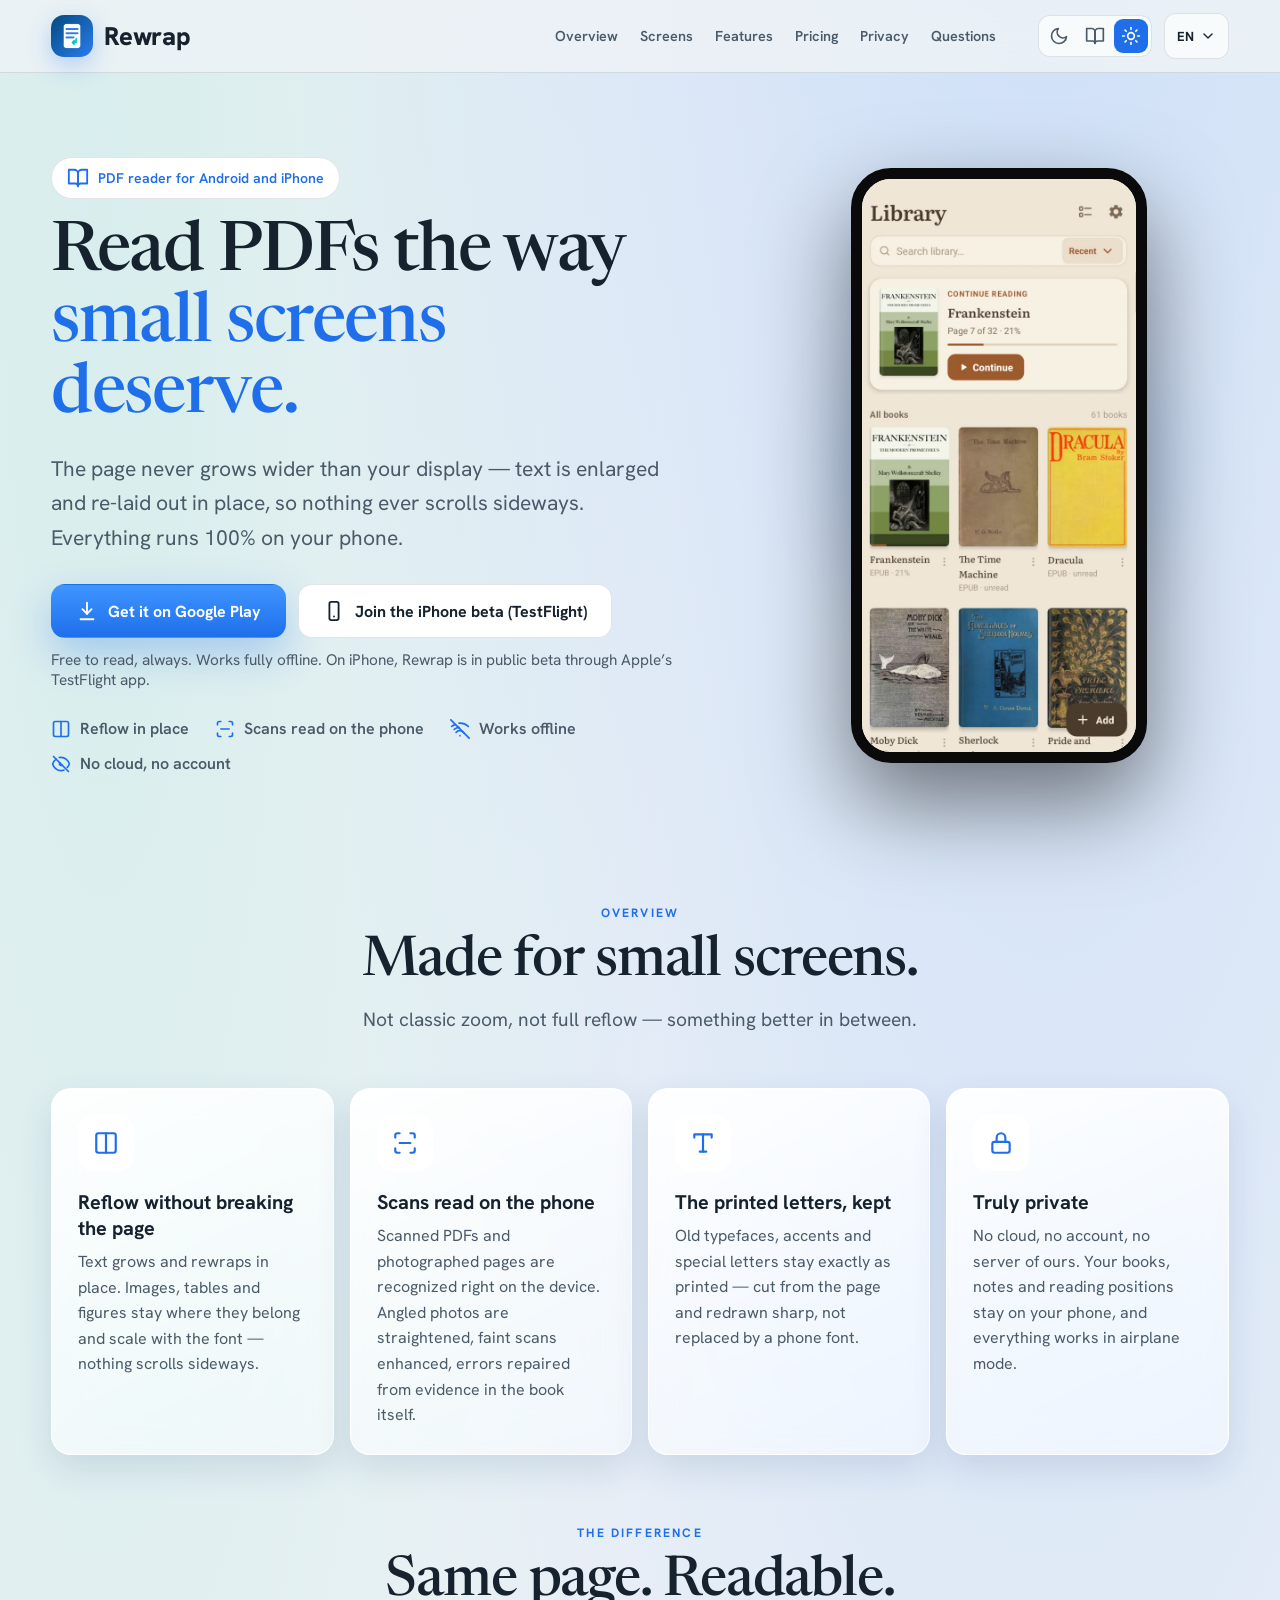
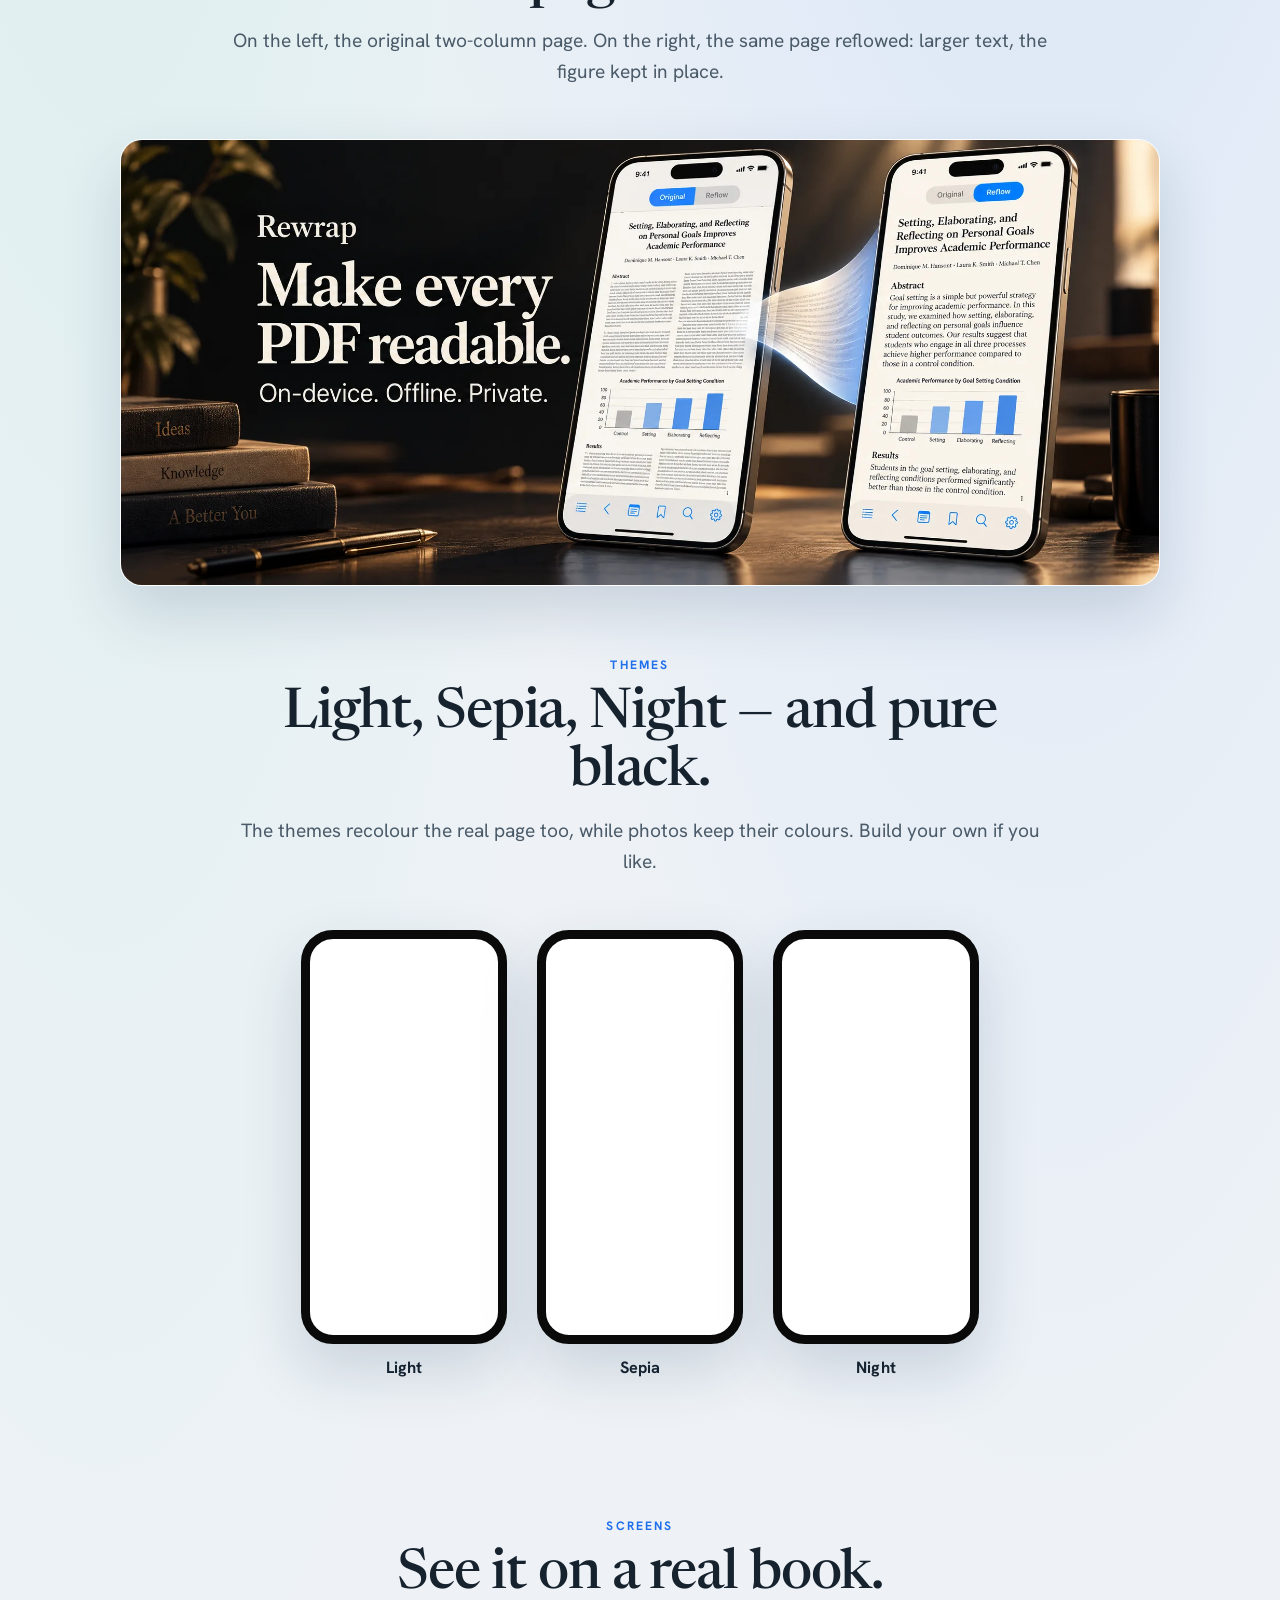
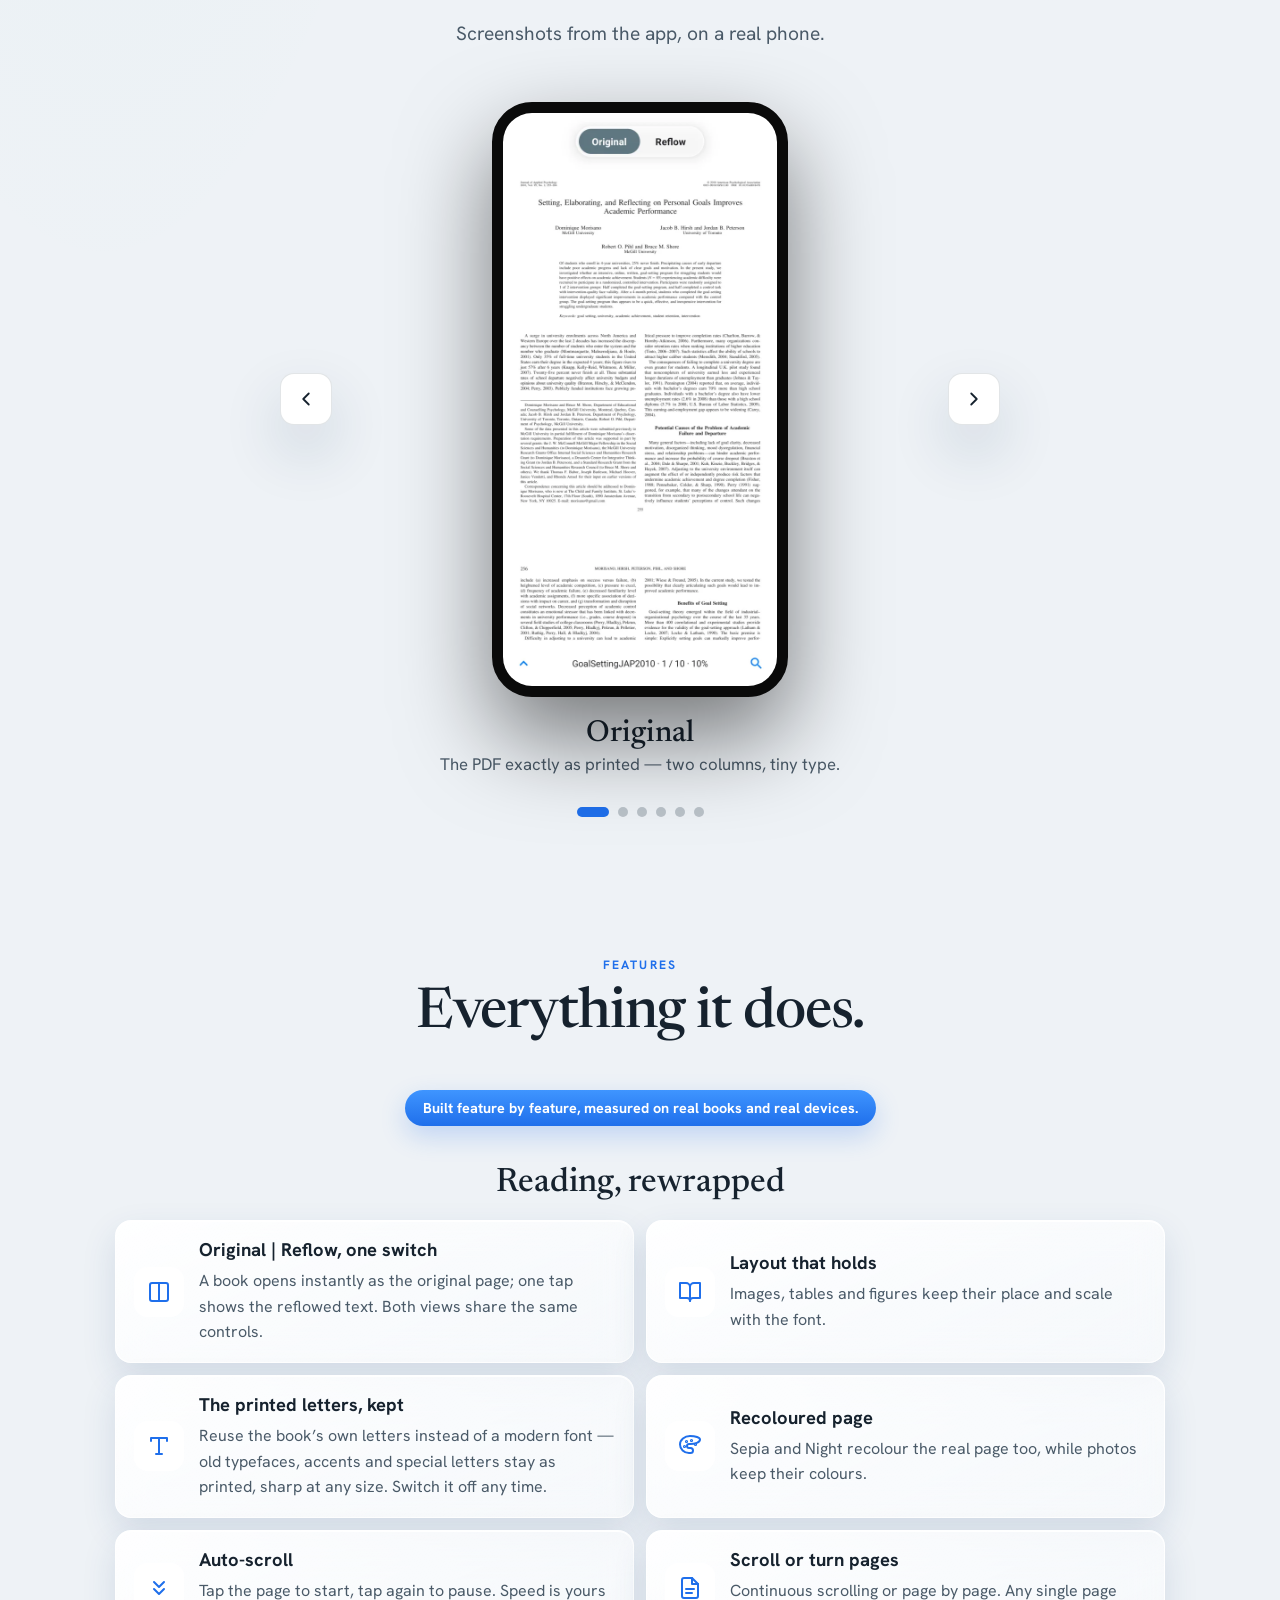
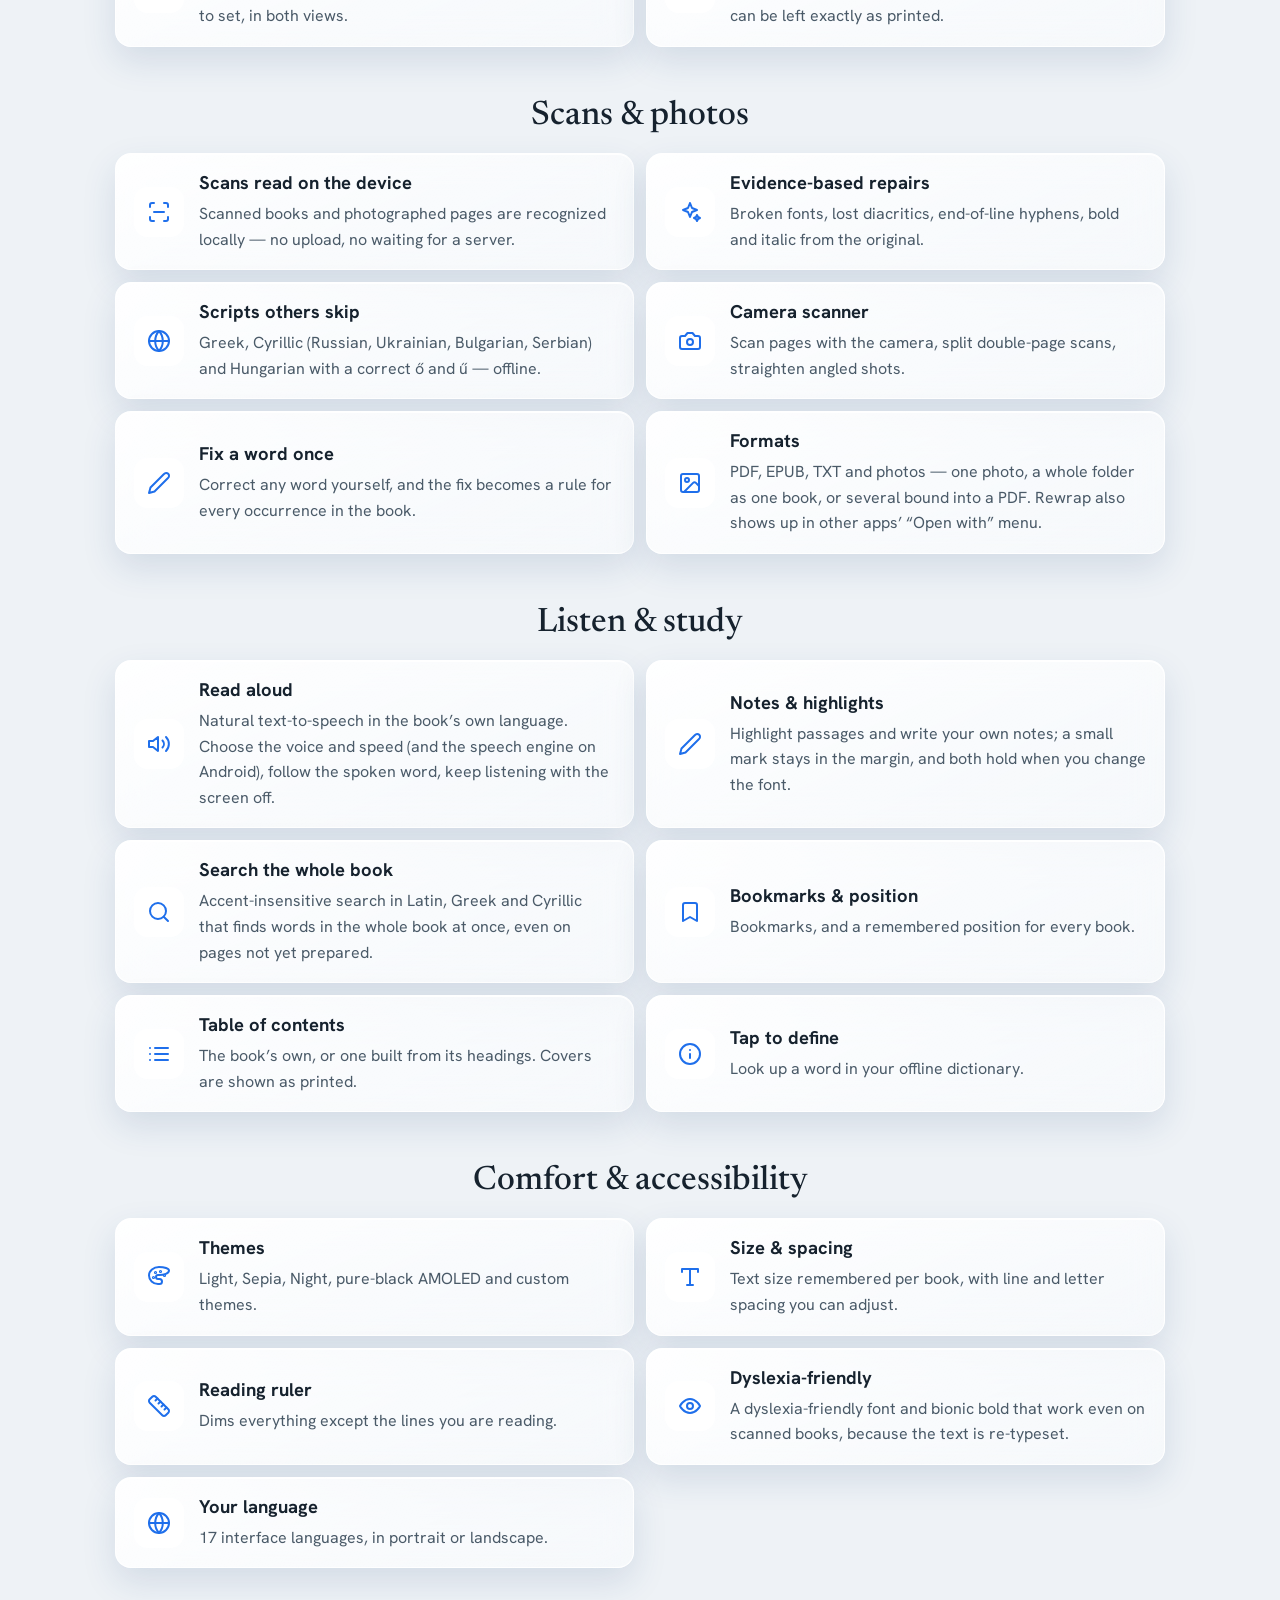
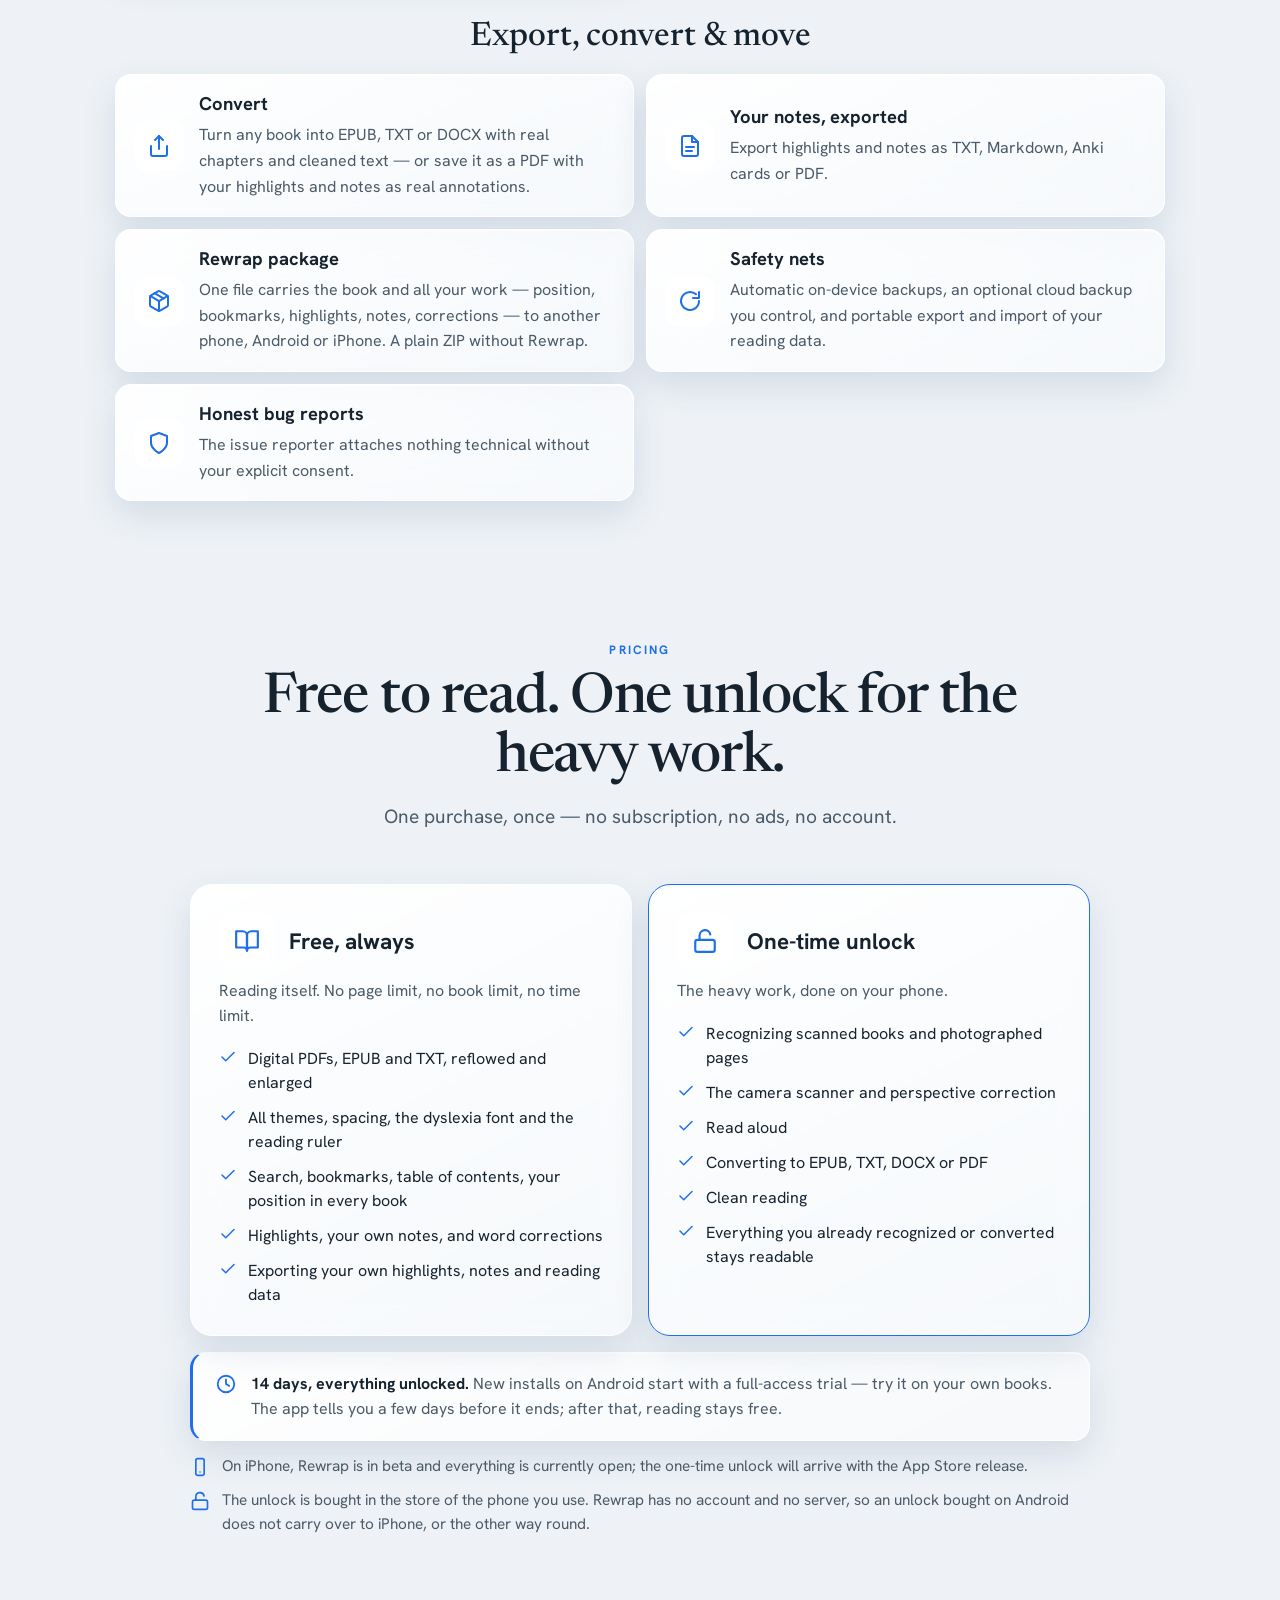
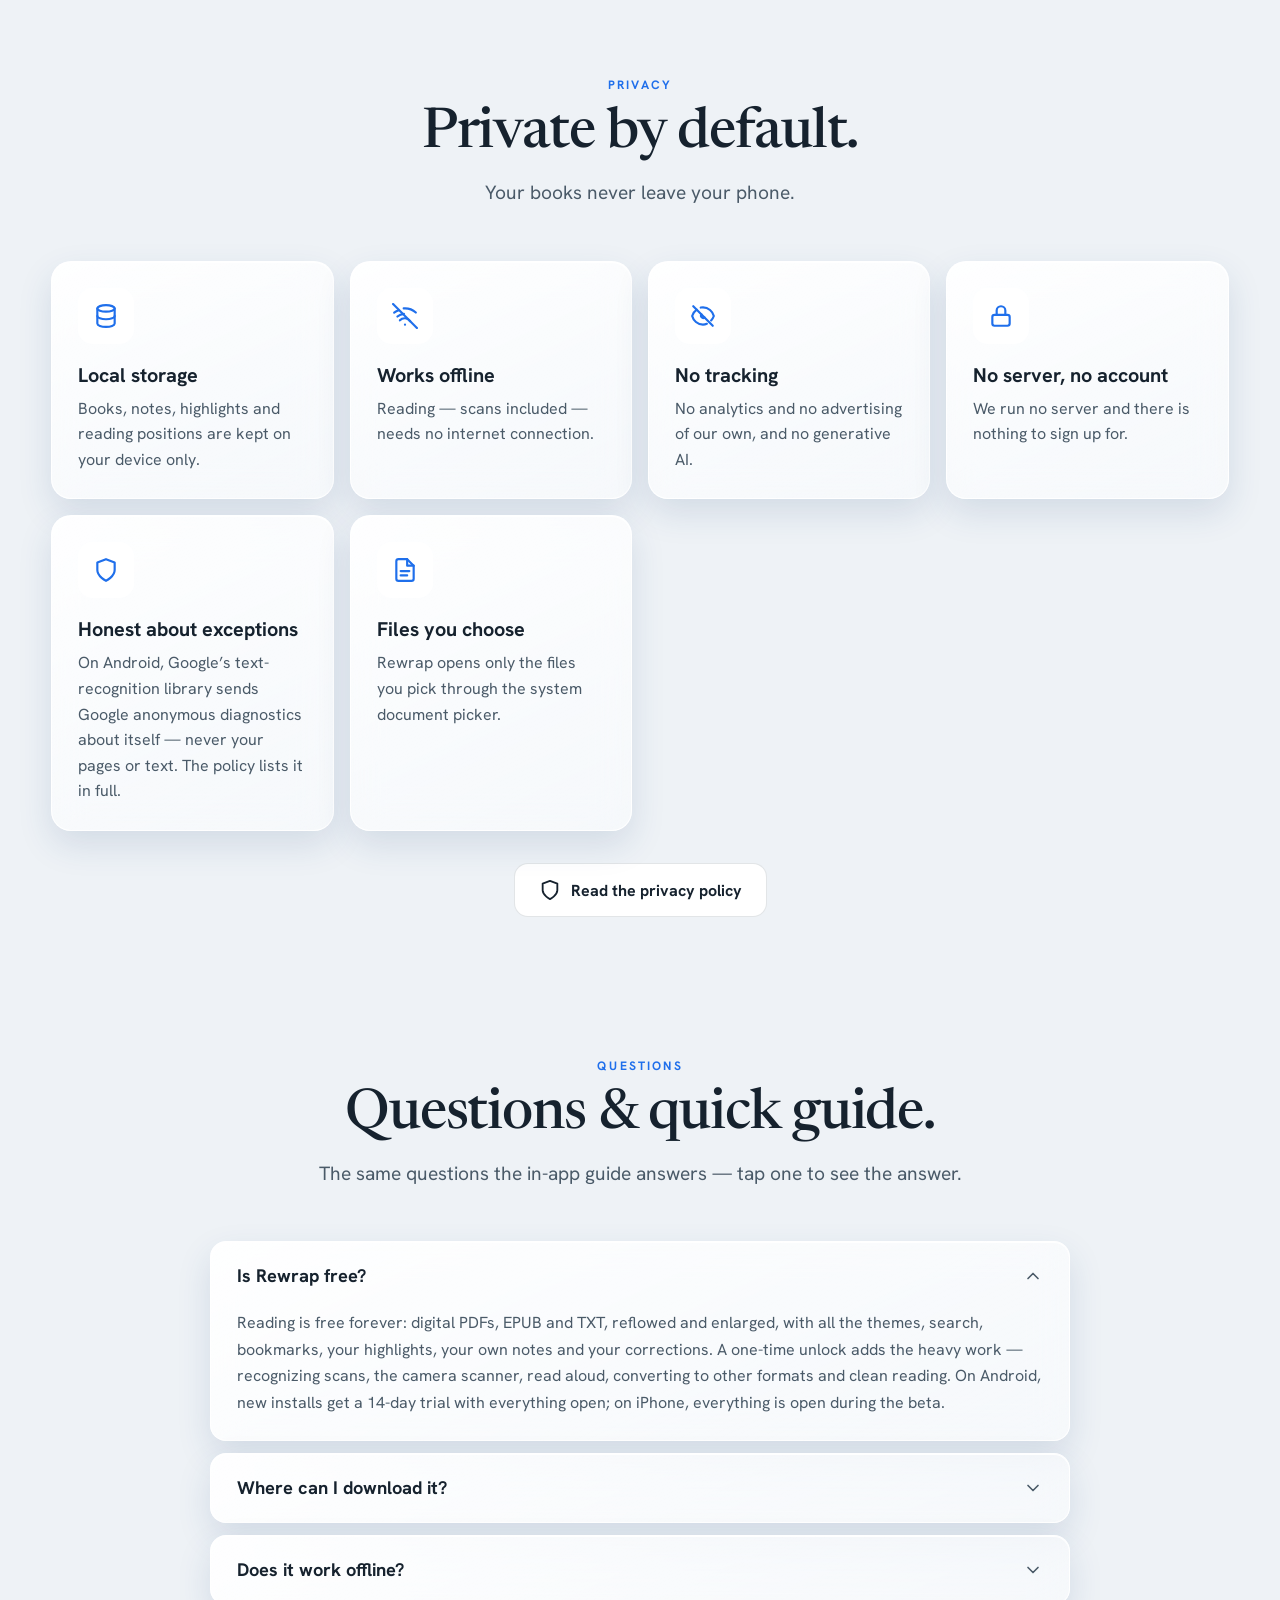
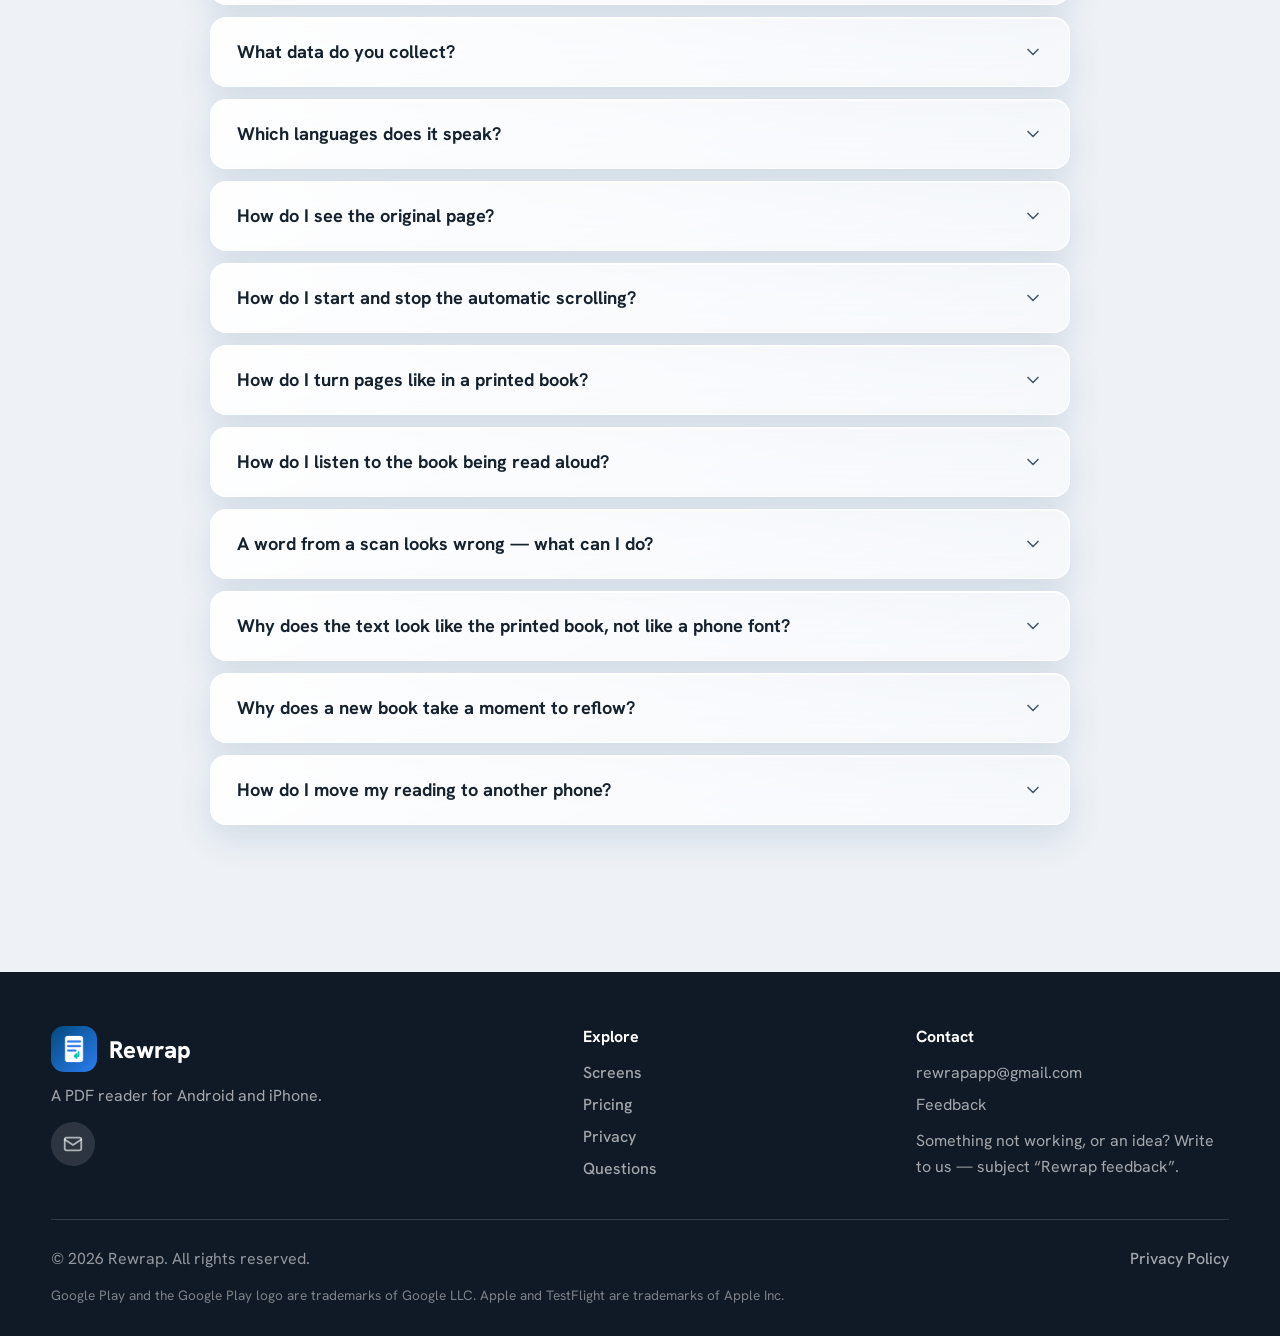
==== index.html @ 6dcb160d "Biblioteca (coperte clasice, domeniu public): hero si slide in galerie, in 9 limbi Co-Authored-By: C" ====
<!doctype html>
<html lang="en">
<head>
<meta charset="UTF-8" />
<meta name="viewport" content="width=device-width, initial-scale=1.0" />
<meta name="theme-color" content="#0b1118" />
<meta name="description" content="Rewrap is a PDF reader for Android and iPhone, made for small screens. Text is enlarged and re-laid out in place, never sideways. 100% on your phone: no cloud, no account, no generative AI. Reading works offline." />
<meta name="robots" content="index, follow" />
<meta property="og:title" content="Rewrap — make every PDF readable" />
<meta property="og:description" content="On-device. Offline. Private. A PDF reader for small screens: text is enlarged and re-laid out in place, never sideways." />
<meta property="og:type" content="website" />
<meta property="og:image" content="https://rewrap-pdf.vercel.app/hero.jpg" />
<meta name="twitter:card" content="summary_large_image" />
<link rel="icon" type="image/png" href="/assets/brand/icon_512.png" />
<link rel="apple-touch-icon" href="/assets/brand/apple-touch-icon.png" />
<link rel="manifest" href="/site.webmanifest" />
<link rel="preconnect" href="https://fonts.googleapis.com" />
<link rel="preconnect" href="https://fonts.gstatic.com" crossorigin />
<link href="https://fonts.googleapis.com/css2?family=Newsreader:opsz,wght@6..72,400;6..72,500;6..72,600&family=Hanken+Grotesk:wght@400;500;600;700;800&display=swap" rel="stylesheet" />
<link rel="stylesheet" href="/src/styles.css" />
<title>Rewrap — read PDFs the way small screens deserve</title>
<script>
// Set the theme before first paint so the page never flashes the wrong one.
(function () {
  try {
    var t = localStorage.getItem('rewrap-theme');
    if (t !== 'dark' && t !== 'sepia' && t !== 'light') {
      t = window.matchMedia && window.matchMedia('(prefers-color-scheme: light)').matches ? 'light' : 'dark';
    }
    document.documentElement.setAttribute('data-theme', t);
  } catch (e) {}
})();
</script>
</head>
<body>
<!-- ============ HEADER ============ -->
<header class="site-header">
<button class="brand" data-nav="home" aria-label="Rewrap home">
<img src="/assets/brand/icon_512.png" alt="" />
<span>Rewrap</span>
</button>
<nav class="desktop-nav" id="desktop-nav" aria-label="Main"></nav>
<div class="actions">
<div class="theme-seg" role="group" aria-label="Theme">
<button class="seg-btn" data-theme-set="dark"></button>
<button class="seg-btn" data-theme-set="sepia"></button>
<button class="seg-btn" data-theme-set="light"></button>
</div>
<div class="lang">
<button class="lang-btn" id="lang-btn" aria-haspopup="true" aria-expanded="false"></button>
<div class="lang-menu" id="lang-menu" hidden></div>
</div>
<button class="icon-btn menu-btn" id="menu-btn" aria-label="Menu" aria-expanded="false"></button>
</div>
<div class="mobile-menu" id="mobile-menu" hidden></div>
<div class="scroll-progress" aria-hidden="true"><span id="scroll-progress"></span></div>
</header>

<noscript><p style="max-width:640px;margin:40px auto;padding:0 22px;font-family:sans-serif">Rewrap is a PDF reader for Android and iPhone: text is enlarged and re-laid out in place, never sideways, entirely on your phone. This page needs JavaScript. Get it on <a href="https://play.google.com/store/apps/details?id=com.rewrap.app">Google Play</a> or join the <a href="https://testflight.apple.com/join/cNFZfETe">iPhone beta</a>.</p></noscript>

<!-- ============ HOME ============ -->
<main id="page-home">
<section class="hero" id="top">
<div class="hero-text">
<span class="pill"><span class="i" data-icon="bookOpen"></span> <span data-i18n="hero_pill">PDF reader for Android and iPhone</span></span>
<h1 class="serif"><span data-i18n="hero_title_a">Read PDFs the way </span><span class="accent" data-i18n="hero_title_b">small screens deserve.</span></h1>
<p class="hero-sub" data-i18n="hero_sub">The page never grows wider than your display — text is enlarged and re-laid out in place, so nothing ever scrolls sideways. Everything runs 100% on your phone.</p>
<div class="cta-row">
<a class="btn btn-primary" id="cta-play" target="_blank" rel="noopener"><span class="i" data-icon="download"></span> <span data-i18n="cta_play">Get it on Google Play</span></a>
<a class="btn btn-secondary" id="cta-ios" target="_blank" rel="noopener"><span class="i" data-icon="phone"></span> <span data-i18n="cta_ios">Join the iPhone beta (TestFlight)</span></a>
</div>
<p class="note" data-i18n="hero_note"></p>
<div class="qp" id="quick-points"></div>
</div>
<div class="hero-device">
<div class="wrap">
<div class="glow" aria-hidden="true"></div>
<div class="phone phone--hero"><img src="/assets/screenshots/library.webp" width="640" height="1286" alt="Rewrap — Library" /></div>
</div>
</div>
</section>

<section class="section" id="overview">
<div class="heading">
<p class="eyebrow" data-i18n="why_eyebrow">Overview</p>
<h2 class="serif h2" data-i18n="why_title">Made for small screens.</h2>
<p class="lead" data-i18n="why_sub"></p>
</div>
<div class="grid3 grid4" id="why-grid"></div>
</section>

<section class="section section--tight" id="compare">
<div class="heading">
<p class="eyebrow" data-i18n="cmp_eyebrow"></p>
<h2 class="serif h2" data-i18n="cmp_title"></h2>
<p class="lead" data-i18n="cmp_sub"></p>
</div>
<figure class="compare">
<picture><source srcset="/hero.webp" type="image/webp" /><img id="cmp-img" src="/hero.jpg" width="1600" height="686" loading="lazy" alt="" /></picture>
</figure>
</section>

<section class="section section--tight" id="themes">
<div class="heading">
<p class="eyebrow" data-i18n="themes_eyebrow"></p>
<h2 class="serif h2" data-i18n="themes_title"></h2>
<p class="lead" data-i18n="themes_sub"></p>
</div>
<div class="themes-row" id="themes-row"></div>
</section>

<section class="section" id="gallery">
<div class="heading">
<p class="eyebrow" data-i18n="gallery_eyebrow"></p>
<h2 class="serif h2" data-i18n="gallery_title"></h2>
<p class="lead" data-i18n="gallery_sub"></p>
</div>
<div class="gallery-wrap">
<button class="gal-btn left" id="gal-prev" aria-label="Previous"></button>
<div class="phone phone--gallery"><img id="gal-img" src="" alt="" /></div>
<button class="gal-btn right" id="gal-next" aria-label="Next"></button>
<div class="gal-caption"><h3 class="serif" id="gal-title"></h3><p id="gal-desc"></p></div>
<div class="dots" id="gal-dots"></div>
</div>
</section>

<section class="section" id="features">
<div class="heading">
<p class="eyebrow" data-i18n="features_eyebrow"></p>
<h2 class="serif h2" data-i18n="features_title"></h2>
</div>
<div class="free-row"><span class="free-pill" data-i18n="features_sub"></span></div>
<div class="feature-groups" id="feature-groups"></div>
</section>

<section class="section" id="pricing">
<div class="heading">
<p class="eyebrow" data-i18n="pricing_eyebrow"></p>
<h2 class="serif h2" data-i18n="pricing_title"></h2>
<p class="lead" data-i18n="pricing_sub"></p>
</div>
<div class="plans" id="plans"></div>
<div class="trial"><span class="trial-icon" data-icon="clock"></span><p><strong data-i18n="pricing_trial_a"></strong> <span data-i18n="pricing_trial_b"></span></p></div>
<div class="pricing-notes" id="pricing-notes"></div>
</section>

<section class="section" id="privacy">
<div class="heading">
<p class="eyebrow" data-i18n="privacy_eyebrow"></p>
<h2 class="serif h2" data-i18n="privacy_title"></h2>
<p class="lead" data-i18n="privacy_sub"></p>
</div>
<div class="grid3" id="privacy-grid"></div>
<div style="display:flex;justify-content:center;margin-top:32px">
<button class="btn btn-secondary" data-nav="privacy"><span class="i" data-icon="shield"></span> <span data-i18n="privacy_btn"></span></button>
</div>
</section>

<section class="section" id="faq">
<div class="heading">
<p class="eyebrow" data-i18n="faq_eyebrow"></p>
<h2 class="serif h2" data-i18n="faq_title"></h2>
<p class="lead" data-i18n="faq_sub"></p>
</div>
<div class="faq-list" id="faq-list"></div>
</section>
</main>

<!-- ============ PRIVACY ============ -->
<main id="page-privacy" hidden>
<section class="section privacy-hero" id="policy">
<div class="shield" data-icon="shield"></div>
<h1 class="serif" data-i18n="pp_title"></h1>
<p class="intro" data-i18n="pp_intro"></p>
<div class="policy-meta">
<span><strong data-i18n="pp_updated"></strong>: <span id="pp-updated"></span></span>
</div>
</section>
<section class="section section--tight">
<p class="policy-note" id="pp-note" hidden></p>
<div class="policy-card">
<h2 class="serif" data-i18n="pp_summary_title"></h2>
<p data-i18n="pp_summary1"></p>
<p data-i18n="pp_summary2"></p>
</div>
<div id="policy-body"></div>
<div class="policy-card" id="pp-contact">
<h2 class="serif" data-i18n="pp_contact_title"></h2>
<p><span data-i18n="pp_contact_text"></span> <a id="pp-contact-mail" href="#"></a>.</p>
</div>
</section>
</main>

<!-- ============ FOOTER ============ -->
<footer class="footer">
<div class="footer-main">
<div class="footer-col">
<div class="footer-brand"><img src="/assets/brand/icon_512.png" alt="" />Rewrap</div>
<p data-i18n="footer_tagline"></p>
<a class="footer-icon" id="footer-mail" href="#" aria-label="Email"><span data-icon="mail"></span></a>
</div>
<div class="footer-col">
<h3 data-i18n="footer_links"></h3>
<button class="footer-link" data-scroll="gallery" data-i18n="nav_gallery"></button>
<button class="footer-link" data-scroll="pricing" data-i18n="nav_pricing"></button>
<button class="footer-link" data-nav="privacy" data-i18n="nav_privacy"></button>
<button class="footer-link" data-scroll="faq" data-i18n="nav_faq"></button>
</div>
<div class="footer-col">
<h3 data-i18n="footer_contact"></h3>
<a id="footer-email-1" href="#"></a>
<a id="footer-email-2" href="#" data-i18n="footer_email"></a>
<p data-i18n="footer_feedback"></p>
</div>
</div>
<div class="footer-bottom">
<p id="footer-copyright"></p>
<button class="footer-link" data-nav="privacy" data-i18n="pp_title"></button>
</div>
<p class="footer-marks" data-i18n="footer_marks"></p>
</footer>
<button class="back-to-top" id="back-to-top" aria-label="Back to top"><span data-icon="chevronUp"></span></button>
<script type="module" src="/src/app.js"></script>
</body>
</html>
---- src/styles.css ----
/* Rewrap — website styles (static, no framework). Three themes via [data-theme]: dark (Night), sepia, light. */
:root,
[data-theme="dark"] {
  --bg: #0b1118;
  --bg2: #101a26;
  --panel: rgba(255, 255, 255, 0.05);
  --panel2: rgba(255, 255, 255, 0.08);
  --ink: #eef3f8;
  --muted: #9db0c2;
  --line: rgba(255, 255, 255, 0.11);
  --accent: #5fb1ff;
  --accent2: #6fe3c8;
  --accent-ink: #06121f;
  --glow: 95, 177, 255;
  --header-bg: rgba(11, 17, 24, 0.74);
  --menu-bg: rgba(16, 26, 38, 0.95);
  --footer-bg: #070b10;
  --shadow: 0 28px 70px rgba(0, 0, 0, 0.55);
  --card-grad: linear-gradient(155deg, rgba(255,255,255,0.12) 0%, rgba(255,255,255,0.035) 55%, rgba(255,255,255,0.02) 100%);
  --card-border: rgba(255, 255, 255, 0.16);
  --gloss: rgba(255, 255, 255, 0.20);
  --card-shadow: 0 12px 34px rgba(0, 0, 0, 0.38);
  --page-bg: radial-gradient(120% 80% at 82% -12%, rgba(95,177,255,0.20), transparent 55%),
             radial-gradient(90% 60% at 8% 2%, rgba(111,227,200,0.10), transparent 52%);
}

[data-theme="light"] {
  --bg: #eef2f6;
  --bg2: #e3ebf3;
  --panel: rgba(255, 255, 255, 0.72);
  --panel2: #ffffff;
  --ink: #16222e;
  --muted: #4a5a68;
  --line: rgba(20, 40, 60, 0.12);
  --accent: #1f6feb;
  --accent2: #3f95ff;
  --accent-ink: #ffffff;
  --glow: 31, 111, 235;
  --header-bg: rgba(238, 242, 246, 0.84);
  --menu-bg: rgba(255, 255, 255, 0.97);
  --footer-bg: #101a26;
  --shadow: 0 26px 60px rgba(20, 50, 90, 0.16);
  --card-grad: linear-gradient(155deg, rgba(255,255,255,0.96) 0%, rgba(255,255,255,0.66) 60%, rgba(255,255,255,0.5) 100%);
  --card-border: rgba(255, 255, 255, 0.92);
  --gloss: rgba(255, 255, 255, 0.95);
  --card-shadow: 0 14px 34px rgba(30, 70, 120, 0.13);
  --page-bg: radial-gradient(120% 80% at 82% -12%, rgba(80,150,255,0.26), transparent 52%),
             radial-gradient(90% 60% at 8% 2%, rgba(80,210,180,0.14), transparent 50%);
}

[data-theme="sepia"] {
  --bg: #f4ecd8;
  --bg2: #eadfc4;
  --panel: rgba(255, 250, 238, 0.7);
  --panel2: #fffaf0;
  --ink: #3a2e1d;
  --muted: #6e5d44;
  --line: rgba(80, 55, 20, 0.14);
  --accent: #a24a2a;
  --accent2: #bf7335;
  --accent-ink: #fffaf0;
  --glow: 190, 110, 50;
  --header-bg: rgba(244, 236, 216, 0.86);
  --menu-bg: rgba(255, 250, 238, 0.97);
  --footer-bg: #2b2114;
  --shadow: 0 26px 60px rgba(80, 50, 15, 0.18);
  --card-grad: linear-gradient(155deg, rgba(255,251,240,0.95) 0%, rgba(255,247,230,0.66) 60%, rgba(255,244,222,0.5) 100%);
  --card-border: rgba(255, 252, 244, 0.9);
  --gloss: rgba(255, 253, 246, 0.95);
  --card-shadow: 0 14px 34px rgba(90, 60, 20, 0.14);
  --page-bg: radial-gradient(120% 80% at 82% -12%, rgba(215,150,70,0.28), transparent 52%),
             radial-gradient(90% 60% at 8% 2%, rgba(190,100,60,0.12), transparent 50%);
}

* { box-sizing: border-box; }
html { scroll-behavior: smooth; }
body {
  margin: 0;
  min-width: 320px;
  font-family: "Hanken Grotesk", ui-sans-serif, system-ui, -apple-system, sans-serif;
  color: var(--ink);
  background: var(--page-bg), var(--bg);
  background-color: var(--bg);
  overflow-x: clip;
  transition: background-color .4s ease, color .4s ease;
}
img { display: block; max-width: 100%; }
a { color: var(--accent); text-decoration: none; }
a:hover { opacity: .85; }
button { font: inherit; }
h1, h2, h3, h4, p { margin-top: 0; }
[hidden] { display: none !important; }

.serif { font-family: "Newsreader", Georgia, serif; font-weight: 500; }

/* ---------- Header ---------- */
.site-header {
  position: sticky; top: 0; z-index: 50;
  display: flex; align-items: center; gap: 16px;
  padding: 13px clamp(18px, 4vw, 64px);
  background: var(--header-bg);
  backdrop-filter: blur(20px); -webkit-backdrop-filter: blur(20px);
  border-bottom: 1px solid var(--line);
}
.brand {
  display: inline-flex; align-items: center; gap: 11px;
  background: transparent; border: 0; cursor: pointer; color: var(--ink);
  font-weight: 800; font-size: clamp(1.25rem, 3vw, 1.6rem); letter-spacing: -0.01em; padding: 0;
}
.brand img { width: 42px; height: 42px; border-radius: 13px; box-shadow: 0 8px 24px rgba(var(--glow),0.28); }
.desktop-nav { margin-left: auto; display: flex; gap: 2px; }
.nav-btn {
  position: relative;
  border: 0; background: transparent; color: var(--muted);
  padding: 10px 13px; border-radius: 12px; cursor: pointer; font-weight: 600; font-size: .95rem;
  white-space: nowrap;
  transition: color .18s ease, background .18s ease;
}
.nav-btn:hover { color: var(--ink); background: var(--panel2); }

/* Section indicator — an underline that grows in under the current section's entry. */
.desktop-nav .nav-btn::after {
  content: ""; position: absolute; left: 13px; right: 13px; bottom: 5px; height: 2px;
  border-radius: 2px; background: var(--accent);
  transform: scaleX(0); transform-origin: 50% 50%; opacity: 0;
  transition: transform .28s cubic-bezier(.4, 0, .2, 1), opacity .28s ease;
}
.desktop-nav .nav-btn.is-active { color: var(--ink); }
.desktop-nav .nav-btn.is-active::after { transform: scaleX(1); opacity: 1; }

/* In the mobile sheet the same state reads better as a filled row. */
.mobile-menu .nav-btn.is-active { color: var(--accent); background: var(--panel2); }

/* Reading progress, pinned to the bottom edge of the sticky header. */
.scroll-progress { position: absolute; left: 0; right: 0; bottom: -1px; height: 2px; overflow: hidden; pointer-events: none; }
.scroll-progress span {
  display: block; height: 100%; width: 100%;
  background: linear-gradient(90deg, var(--accent2), var(--accent));
  transform: scaleX(0); transform-origin: 0 50%;
}
.actions { display: flex; align-items: center; gap: 12px; margin-left: 16px; }
.theme-seg { display: inline-flex; padding: 3px; border-radius: 12px; background: var(--panel); border: 1px solid var(--line); gap: 2px; }
.seg-btn { width: 34px; height: 34px; display: grid; place-items: center; border-radius: 9px; border: 0; cursor: pointer; background: transparent; color: var(--muted); transition: all .2s ease; }
.seg-btn.active { background: var(--accent); color: var(--accent-ink); }
.lang { position: relative; }
.lang-btn {
  height: 46px; padding: 0 12px; border-radius: 12px; border: 1px solid var(--line);
  background: var(--panel); color: var(--ink); cursor: pointer; font-weight: 700;
  letter-spacing: .03em; font-size: .82rem; display: inline-flex; align-items: center; gap: 5px;
}
.lang-menu {
  position: absolute; right: 0; top: calc(100% + 8px); min-width: 186px; padding: 7px;
  border: 1px solid var(--line); border-radius: 14px; background: var(--menu-bg);
  backdrop-filter: blur(20px); box-shadow: var(--shadow); z-index: 100; display: grid; gap: 2px;
  max-height: min(66vh, 430px); overflow-y: auto; overscroll-behavior: contain;
}
.lang-menu button {
  border: 0; background: transparent; color: var(--ink); padding: 9px 13px; border-radius: 11px;
  cursor: pointer; font-weight: 700; text-align: left; font-size: .95rem;
  display: flex; align-items: center; gap: 10px;
}
.lang-menu .flag { font-size: 1.05rem; line-height: 1; width: 1.4em; text-align: center; flex-shrink: 0; }
.lang-menu button:hover { background: var(--panel2); }
.lang-menu button.active { color: var(--accent); background: var(--panel2); }
.icon-btn { width: 46px; height: 46px; display: grid; place-items: center; border-radius: 12px; border: 1px solid var(--line); background: var(--panel); color: var(--ink); cursor: pointer; }
.menu-btn { display: none; }
.mobile-menu {
  position: absolute; right: clamp(14px, 4vw, 64px); top: calc(100% + 8px); min-width: 230px; padding: 9px;
  border: 1px solid var(--line); border-radius: 18px; background: var(--menu-bg);
  backdrop-filter: blur(20px); box-shadow: var(--shadow); display: grid; gap: 2px; z-index: 60;
}
.mobile-menu button, .mobile-menu a {
  border: 0; background: transparent; color: var(--ink); padding: 11px 14px; border-radius: 12px;
  cursor: pointer; font-weight: 600; text-align: left; font-size: 1rem;
}

/* ---------- Layout ---------- */
.section { padding: clamp(40px, 5.5vw, 76px) clamp(18px, 4vw, 64px); }
.section--tight { padding-top: 0; }
.heading { text-align: center; max-width: 820px; margin: 0 auto clamp(32px, 5vw, 52px); }
.eyebrow { color: var(--accent); text-transform: uppercase; letter-spacing: .18em; font-size: .76rem; font-weight: 700; margin: 0 0 12px; }
.h2 { font-size: clamp(2.1rem, 5vw, 3.5rem); line-height: 1.05; letter-spacing: -0.02em; margin: 0 0 14px; }
.lead { color: var(--muted); font-size: clamp(1.02rem, 2vw, 1.2rem); line-height: 1.6; margin: 0; }

/* ---------- Hero ---------- */
.hero { display: grid; grid-template-columns: minmax(0, 1fr) minmax(300px, 460px); gap: clamp(40px, 6vw, 80px); align-items: center; padding: clamp(40px, 7vw, 84px) clamp(18px, 4vw, 64px) clamp(36px, 5vw, 60px); }
.hero-text { max-width: 660px; }
.pill { display: inline-flex; align-items: center; gap: 9px; padding: 9px 15px; border-radius: 999px; background: var(--panel2); border: 1px solid var(--line); color: var(--accent); font-weight: 600; font-size: .88rem; }
.hero h1 { font-size: clamp(2.4rem, 5.6vw, 4.3rem); line-height: 1.03; letter-spacing: -0.02em; margin: 20px 0; }
.hero h1 .accent { color: var(--accent); display: block; }
.hero h1 span { display: block; }
.hero-sub { font-size: clamp(1.08rem, 2vw, 1.32rem); line-height: 1.65; color: var(--muted); max-width: 610px; }
.cta-row { display: flex; flex-wrap: wrap; gap: 12px; margin: 28px 0 12px; }
.note { color: var(--muted); font-size: .96rem; margin: 6px 0 0; }
.btn { display: inline-flex; align-items: center; justify-content: center; gap: 10px; min-height: 54px; padding: 0 24px; border-radius: 14px; font-weight: 700; font-size: 1rem; cursor: pointer; border: 1px solid transparent; text-decoration: none; transition: transform .18s ease, box-shadow .18s ease; }
.btn:hover { transform: translateY(-3px); }
.btn-primary { background: linear-gradient(180deg, var(--accent2), var(--accent)); color: var(--accent-ink); box-shadow: 0 16px 40px rgba(var(--glow),0.30); }
.btn-secondary { background: var(--panel2); color: var(--ink); border-color: var(--line); }
.qp { display: flex; flex-wrap: wrap; gap: 14px 26px; margin-top: 28px; color: var(--muted); }
.qp span { display: inline-flex; align-items: center; gap: 9px; font-weight: 600; }
.qp .i { color: var(--accent); display: inline-flex; }
.hero-device { display: grid; place-items: center; }
.hero-device .wrap { position: relative; display: grid; place-items: center; animation: rewrapFloat 7s ease-in-out infinite; }
.glow { position: absolute; width: min(115%, 520px); height: min(115%, 520px); background: radial-gradient(circle, var(--accent) 0%, transparent 62%); filter: blur(38px); opacity: .4; border-radius: 50%; animation: rewrapGlow 6s ease-in-out infinite; }

/* ---------- Phone frames ---------- */
.phone { position: relative; border: 11px solid #0a0a0a; border-radius: 40px; background: #000; overflow: hidden; box-shadow: 0 40px 90px rgba(0,0,0,0.5); aspect-ratio: 640 / 1286; }
.phone img { width: 100%; height: 100%; object-fit: cover; }
.phone--hero, .phone--theme { background: var(--panel2); }
.phone--hero { width: min(72vw, 296px); }
.phone--gallery { width: min(72vw, 296px); }
.phone--theme { border-width: 9px; border-radius: 32px; width: clamp(148px, 40vw, 206px); box-shadow: var(--shadow); }

/* ---------- Cards ---------- */
.grid3 { display: grid; grid-template-columns: repeat(auto-fit, minmax(240px, 1fr)); gap: 16px; max-width: 1180px; margin: 0 auto; }
.card { background: var(--card-grad); border: 1px solid var(--card-border); border-radius: 20px; padding: 26px; backdrop-filter: blur(18px) saturate(1.5); -webkit-backdrop-filter: blur(18px) saturate(1.5); box-shadow: var(--card-shadow), inset 0 1px 0 var(--gloss); transition: transform .25s ease, box-shadow .25s ease; }
.card:hover { transform: translateY(-4px); }
.card-icon { width: 56px; height: 56px; border-radius: 15px; display: grid; place-items: center; color: var(--accent); background: var(--panel2); border: 1px solid var(--card-border); box-shadow: inset 0 1px 0 var(--gloss); margin-bottom: 18px; }
.card h3 { font-size: 1.24rem; font-weight: 700; margin: 0 0 8px; }
.card p { color: var(--muted); line-height: 1.6; margin: 0; }

/* ---------- Themes strip ---------- */
.themes-row { display: flex; flex-wrap: wrap; justify-content: center; gap: clamp(16px, 3vw, 30px); max-width: 1060px; margin: 0 auto; }
.theme-item { display: flex; flex-direction: column; align-items: center; gap: 13px; }
.theme-label { font-weight: 700; font-size: 1.02rem; letter-spacing: .01em; }

/* ---------- Gallery ---------- */
.gallery-wrap { position: relative; max-width: 720px; margin: 0 auto; display: grid; place-items: center; }
.gal-btn { position: absolute; top: calc(min(72vw, 296px) * 1286 / 640 / 2); transform: translateY(-50%); width: 52px; height: 52px; border-radius: 14px; border: 1px solid var(--line); background: var(--panel2); color: var(--ink); display: grid; place-items: center; cursor: pointer; z-index: 5; box-shadow: var(--shadow); }
.gal-btn.left { left: 0; }
.gal-btn.right { right: 0; }
.gal-caption { text-align: center; margin-top: 22px; min-height: 70px; }
.gal-caption h3 { font-size: clamp(1.4rem, 4vw, 1.9rem); margin: 0 0 4px; }
.gal-caption p { color: var(--muted); font-size: 1.05rem; margin: 0; }
.dots { display: flex; justify-content: center; flex-wrap: wrap; gap: 9px; max-width: 420px; margin: 18px auto 0; }
.dot { width: 10px; height: 10px; border: 0; border-radius: 999px; background: var(--muted); opacity: .32; cursor: pointer; padding: 0; transition: all .25s ease; }
.dot.active { width: 32px; opacity: 1; background: var(--accent); }

/* ---------- Features ---------- */
.free-pill { padding: 9px 18px; border-radius: 999px; font-weight: 700; background: linear-gradient(180deg, var(--accent2), var(--accent)); color: var(--accent-ink); font-size: .9rem; box-shadow: 0 10px 26px rgba(var(--glow),0.22); }
.free-row { display: flex; justify-content: center; margin: -6px 0 40px; }
.feature-groups { max-width: 1050px; margin: 0 auto; display: grid; gap: clamp(36px, 5vw, 52px); }
.group-title { text-align: center; font-size: clamp(1.5rem, 4vw, 2.1rem); margin: 0 0 20px; }

/* Narrow screens collapse each group behind its title — 22 stacked cards is a long scroll. */
.group-toggle {
  width: 100%; display: flex; align-items: center; gap: 12px; text-align: left; cursor: pointer;
  padding: 14px 16px; border-radius: 16px; color: var(--ink);
  background: var(--card-grad); border: 1px solid var(--card-border);
  box-shadow: var(--card-shadow), inset 0 1px 0 var(--gloss);
  backdrop-filter: blur(18px) saturate(1.5); -webkit-backdrop-filter: blur(18px) saturate(1.5);
}
.group-toggle .group-title { flex: 1; text-align: left; font-size: 1.2rem; margin: 0; }
.group-count {
  font-size: .8rem; font-weight: 700; color: var(--accent); background: var(--panel2);
  border: 1px solid var(--line); border-radius: 999px; height: 24px; min-width: 24px;
  display: grid; place-items: center; padding: 0 7px; flex-shrink: 0;
}
.group-toggle .chev { color: var(--muted); display: inline-flex; flex-shrink: 0; transition: transform .22s ease; }
.fgroup.open .group-toggle .chev { transform: rotate(180deg); }
.fgroup.open .group-toggle + .feature-cards { margin-top: 12px; }
.feature-cards { display: grid; gap: 12px; grid-template-columns: repeat(2, minmax(0, 1fr)); }
.feature-card { display: grid; grid-template-columns: auto 1fr; gap: 15px; align-items: center; padding: 17px 18px; background: var(--card-grad); border: 1px solid var(--card-border); border-radius: 16px; backdrop-filter: blur(18px) saturate(1.5); -webkit-backdrop-filter: blur(18px) saturate(1.5); box-shadow: var(--card-shadow), inset 0 1px 0 var(--gloss); transition: transform .25s ease, box-shadow .25s ease; }
.feature-card:hover { transform: translateY(-3px); }
.feature-icon { width: 50px; height: 50px; border-radius: 14px; display: grid; place-items: center; color: var(--accent); background: var(--panel2); border: 1px solid var(--card-border); box-shadow: inset 0 1px 0 var(--gloss); flex-shrink: 0; }
.feature-card h4 { font-size: 1.15rem; font-weight: 700; margin: 0 0 6px; }
.feature-card p { color: var(--muted); line-height: 1.6; margin: 0; }

/* ---------- FAQ ---------- */
.faq-list { max-width: 860px; margin: 0 auto; display: grid; gap: 12px; }
.faq-item { background: var(--card-grad); border: 1px solid var(--card-border); border-radius: 16px; overflow: hidden; backdrop-filter: blur(18px) saturate(1.5); -webkit-backdrop-filter: blur(18px) saturate(1.5); box-shadow: var(--card-shadow), inset 0 1px 0 var(--gloss); }
.faq-btn { width: 100%; display: flex; justify-content: space-between; align-items: center; gap: 16px; border: 0; background: transparent; color: var(--ink); padding: 22px 26px; cursor: pointer; text-align: left; font-weight: 700; font-size: clamp(1rem, 2.5vw, 1.14rem); }
.faq-btn .chev { color: var(--muted); display: inline-flex; flex-shrink: 0; transition: transform .2s ease; }
.faq-item.open .chev { transform: rotate(180deg); }
.faq-answer { color: var(--muted); line-height: 1.65; margin: 0; padding: 0 26px 24px; }

/* ---------- Privacy page ---------- */
.privacy-hero { text-align: center; }
.privacy-hero .shield { width: 86px; height: 86px; border-radius: 50%; margin: 0 auto 22px; display: grid; place-items: center; color: var(--accent); background: var(--panel2); }
.privacy-hero h1 { font-size: clamp(2.6rem, 7vw, 4.4rem); line-height: 1.05; letter-spacing: -0.02em; margin: 0 0 14px; }
.privacy-hero .intro { max-width: 760px; margin: 0 auto; color: var(--muted); font-size: clamp(1.05rem, 2vw, 1.3rem); line-height: 1.65; }
.policy-meta { display: flex; justify-content: center; gap: 24px; flex-wrap: wrap; margin-top: 26px; color: var(--muted); }
.policy-meta strong { color: var(--ink); }
.policy-card { max-width: 980px; margin: 0 auto 18px; padding: clamp(24px, 4vw, 36px); background: var(--card-grad); border: 1px solid var(--card-border); border-radius: 20px; backdrop-filter: blur(18px) saturate(1.5); -webkit-backdrop-filter: blur(18px) saturate(1.5); box-shadow: var(--card-shadow), inset 0 1px 0 var(--gloss); }
.policy-card h2 { font-size: clamp(1.5rem, 4vw, 2.1rem); margin: 0 0 12px; }
.policy-card p { color: var(--muted); line-height: 1.65; margin: 0 0 12px; }
.policy-card p:last-child { margin-bottom: 0; }
.policy-grid { max-width: 980px; margin: 20px auto; display: grid; grid-template-columns: repeat(auto-fit, minmax(240px, 1fr)); gap: 16px; }

/* ---------- Footer ---------- */
.footer { background: var(--footer-bg); color: rgba(255, 255, 255, 0.82); padding: 54px clamp(18px, 4vw, 64px) 30px; margin-top: clamp(40px, 6vw, 80px); }
.footer-main { display: grid; grid-template-columns: 1.7fr 1fr 1.1fr; gap: 48px; max-width: 1180px; margin: 0 auto; }
.footer-col { display: flex; flex-direction: column; align-items: flex-start; gap: 11px; }
.footer-brand { display: flex; align-items: center; gap: 12px; font-size: 1.5rem; font-weight: 800; color: #fff; }
.footer-brand img { width: 46px; height: 46px; border-radius: 13px; }
.footer-col p { color: rgba(255, 255, 255, 0.62); line-height: 1.6; margin: 0; max-width: 320px; }
.footer-col h3 { color: #fff; font-size: 1rem; margin: 0 0 4px; }
.footer-link { border: 0; background: transparent; color: rgba(255, 255, 255, 0.62); cursor: pointer; padding: 0; text-align: left; font-size: 1rem; font-weight: 500; }
.footer-col a { color: rgba(255, 255, 255, 0.62); }
.footer-icon { width: 44px; height: 44px; border-radius: 50%; background: rgba(255,255,255,0.12); display: grid; place-items: center; color: #fff; margin-top: 4px; }
.footer-bottom { max-width: 1180px; margin: 40px auto 0; padding-top: 28px; border-top: 1px solid rgba(255,255,255,0.14); display: flex; justify-content: space-between; gap: 16px; flex-wrap: wrap; color: rgba(255,255,255,0.55); }
.footer-bottom p { margin: 0; }

/* ---------- Overview with four cards ---------- */
.grid4 { grid-template-columns: repeat(auto-fit, minmax(230px, 1fr)); }

/* ---------- Original vs Reflow banner ---------- */
.compare { max-width: 1040px; margin: 0 auto; border-radius: 22px; overflow: hidden; border: 1px solid var(--card-border); box-shadow: var(--shadow); line-height: 0; }
.compare img { width: 100%; height: auto; }

/* ---------- Pricing ---------- */
.plans { display: grid; grid-template-columns: repeat(auto-fit, minmax(280px, 1fr)); gap: 16px; max-width: 900px; margin: 0 auto; }
.plan { background: var(--card-grad); border: 1px solid var(--card-border); border-radius: 22px; padding: 28px; backdrop-filter: blur(18px) saturate(1.5); -webkit-backdrop-filter: blur(18px) saturate(1.5); box-shadow: var(--card-shadow), inset 0 1px 0 var(--gloss); }
.plan--paid { border-color: var(--accent); }
.plan-head { display: flex; align-items: center; gap: 14px; margin-bottom: 10px; }
.plan-head .card-icon { margin: 0; flex-shrink: 0; }
.plan h3 { font-size: 1.4rem; margin: 0; }
.plan-sub { color: var(--muted); line-height: 1.55; margin: 0 0 18px; }
.checks { list-style: none; margin: 0; padding: 0; display: grid; gap: 11px; }
.checks li { display: grid; grid-template-columns: auto 1fr; gap: 11px; align-items: start; line-height: 1.5; }
.checks .tick { color: var(--accent); margin-top: 1px; display: inline-flex; }
.trial { display: flex; gap: 14px; align-items: flex-start; max-width: 900px; margin: 16px auto 0; padding: 18px 22px; background: var(--card-grad); border: 1px solid var(--card-border); border-left: 3px solid var(--accent); border-radius: 16px; box-shadow: var(--card-shadow), inset 0 1px 0 var(--gloss); }
.trial p { margin: 0; color: var(--muted); line-height: 1.6; }
.trial strong { color: var(--ink); }
.trial-icon { color: var(--accent); display: inline-flex; margin-top: 2px; flex-shrink: 0; }
.pricing-notes { max-width: 900px; margin: 14px auto 0; display: grid; gap: 10px; }
.pricing-notes p { display: grid; grid-template-columns: auto 1fr; gap: 12px; align-items: start; margin: 0; color: var(--muted); font-size: .96rem; line-height: 1.55; }
.pricing-notes .i { color: var(--accent); display: inline-flex; margin-top: 2px; }

/* ---------- Policy: sections ---------- */
.policy-note { max-width: 980px; margin: 0 auto 18px; color: var(--muted); font-size: .96rem; text-align: center; }
.policy-card ul { margin: 0 0 12px; padding-left: 20px; color: var(--muted); line-height: 1.65; }
.policy-card li { margin: 4px 0; }
.policy-card strong { color: var(--ink); }
.policy-card p:last-child, .policy-card ul:last-child { margin-bottom: 0; }

/* ---------- Footer trademarks ---------- */
.footer-marks { max-width: 1180px; margin: 16px auto 0; color: rgba(255,255,255,0.45); font-size: .85rem; line-height: 1.55; }
.footer-col p + a, .footer-col a + p { margin-top: 2px; }

@keyframes rewrapFloat { 0%, 100% { transform: translateY(0); } 50% { transform: translateY(-12px); } }
@keyframes rewrapGlow { 0%, 100% { opacity: .30; } 50% { opacity: .52; } }

/* ---------- Back to top ---------- */
.back-to-top { position: fixed; right: clamp(16px, 4vw, 32px); bottom: clamp(16px, 4vw, 32px); width: 48px; height: 48px; border-radius: 50%; border: 1px solid var(--line); background: var(--panel2); color: var(--accent); display: grid; place-items: center; cursor: pointer; box-shadow: var(--shadow); backdrop-filter: blur(18px) saturate(1.5); -webkit-backdrop-filter: blur(18px) saturate(1.5); opacity: 0; transform: translateY(12px); pointer-events: none; transition: opacity .25s ease, transform .25s ease, background .2s ease; z-index: 40; }
.back-to-top.visible { opacity: 1; transform: translateY(0); pointer-events: auto; }
.back-to-top:hover { background: var(--accent); color: var(--accent-ink); }

/* ---------- Responsive ---------- */
/* Nav labels vary a lot by language (fr "Confidentialité", de "Datenschutz"), so the bar
   tightens up before it is swapped for the menu button. */
@media (max-width: 1320px) {
  .nav-btn { padding: 10px 10px; font-size: .9rem; }
  .desktop-nav .nav-btn::after { left: 10px; right: 10px; }
}
@media (max-width: 1120px) {
  .desktop-nav { display: none; }
  .menu-btn { display: grid; }
  .actions { margin-left: auto; }
}

@media (max-width: 900px) {
  .hero { grid-template-columns: 1fr; gap: 8px; }
  .hero-text { margin: 0 auto; text-align: center; }
  .hero-sub { margin: 0 auto; }
  .cta-row, .qp { justify-content: center; }
  .hero-device { order: -1; margin-bottom: 6px; }
  .footer-main { grid-template-columns: 1fr; gap: 34px; }
}
/* Phones: the page is long, so trim the vertical rhythm and turn the theme strip
   into something you swipe instead of scroll past. */
@media (max-width: 700px) {
  .feature-groups { gap: 12px; }
  .themes-row {
    flex-wrap: nowrap; justify-content: flex-start;
    overflow-x: auto; overscroll-behavior-x: contain; scroll-snap-type: x mandatory;
    margin-inline: calc(clamp(18px, 4vw, 64px) * -1);
    padding: 4px clamp(18px, 4vw, 64px) 10px;
    scrollbar-width: none; -webkit-overflow-scrolling: touch;
  }
  .themes-row::-webkit-scrollbar { display: none; }
  .theme-item { flex: 0 0 auto; scroll-snap-align: center; }
}

@media (max-width: 560px) {
  .actions { gap: 8px; }
  .btn { width: 100%; }
  .feature-cards { grid-template-columns: 1fr; }
  .plan { padding: 22px; }
  .trial { padding: 16px 18px; }
  .gal-btn.left { left: -6px; }
  .gal-btn.right { right: -6px; }
  .policy-meta { flex-direction: column; align-items: center; gap: 8px; }
  .back-to-top { width: 44px; height: 44px; right: 14px; bottom: 14px; }
  .section { padding: 34px clamp(18px, 4vw, 64px); }
  .section--tight { padding-top: 0; }
  .heading { margin-bottom: 26px; }
  .card { padding: 20px; }
  .card-icon { width: 46px; height: 46px; border-radius: 13px; margin-bottom: 13px; }
  .card h3 { font-size: 1.14rem; }
  .free-row { margin-bottom: 26px; }
  .footer { padding-top: 40px; margin-top: 34px; }
}

/* Very narrow phones: the header's controls need the room the wordmark takes. */
@media (max-width: 380px) {
  .brand span { display: none; }
  .site-header { gap: 8px; }
}
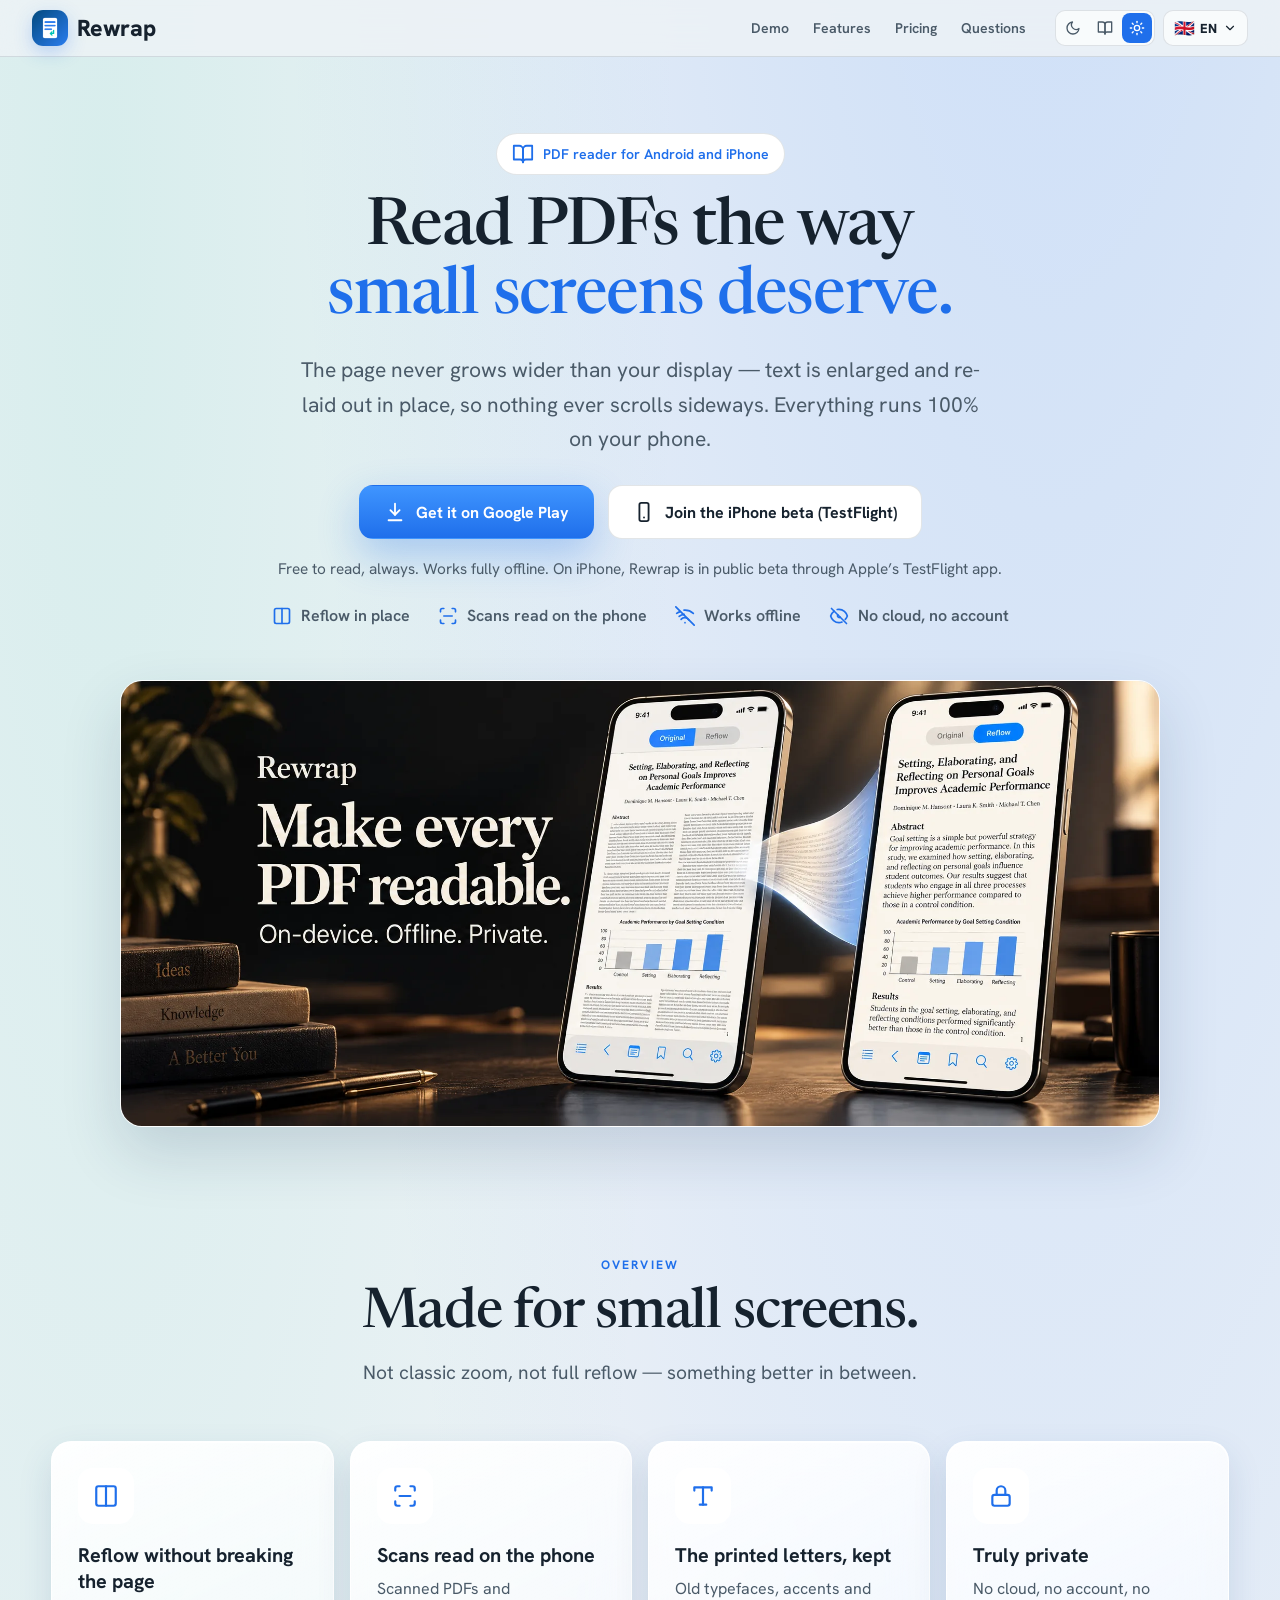
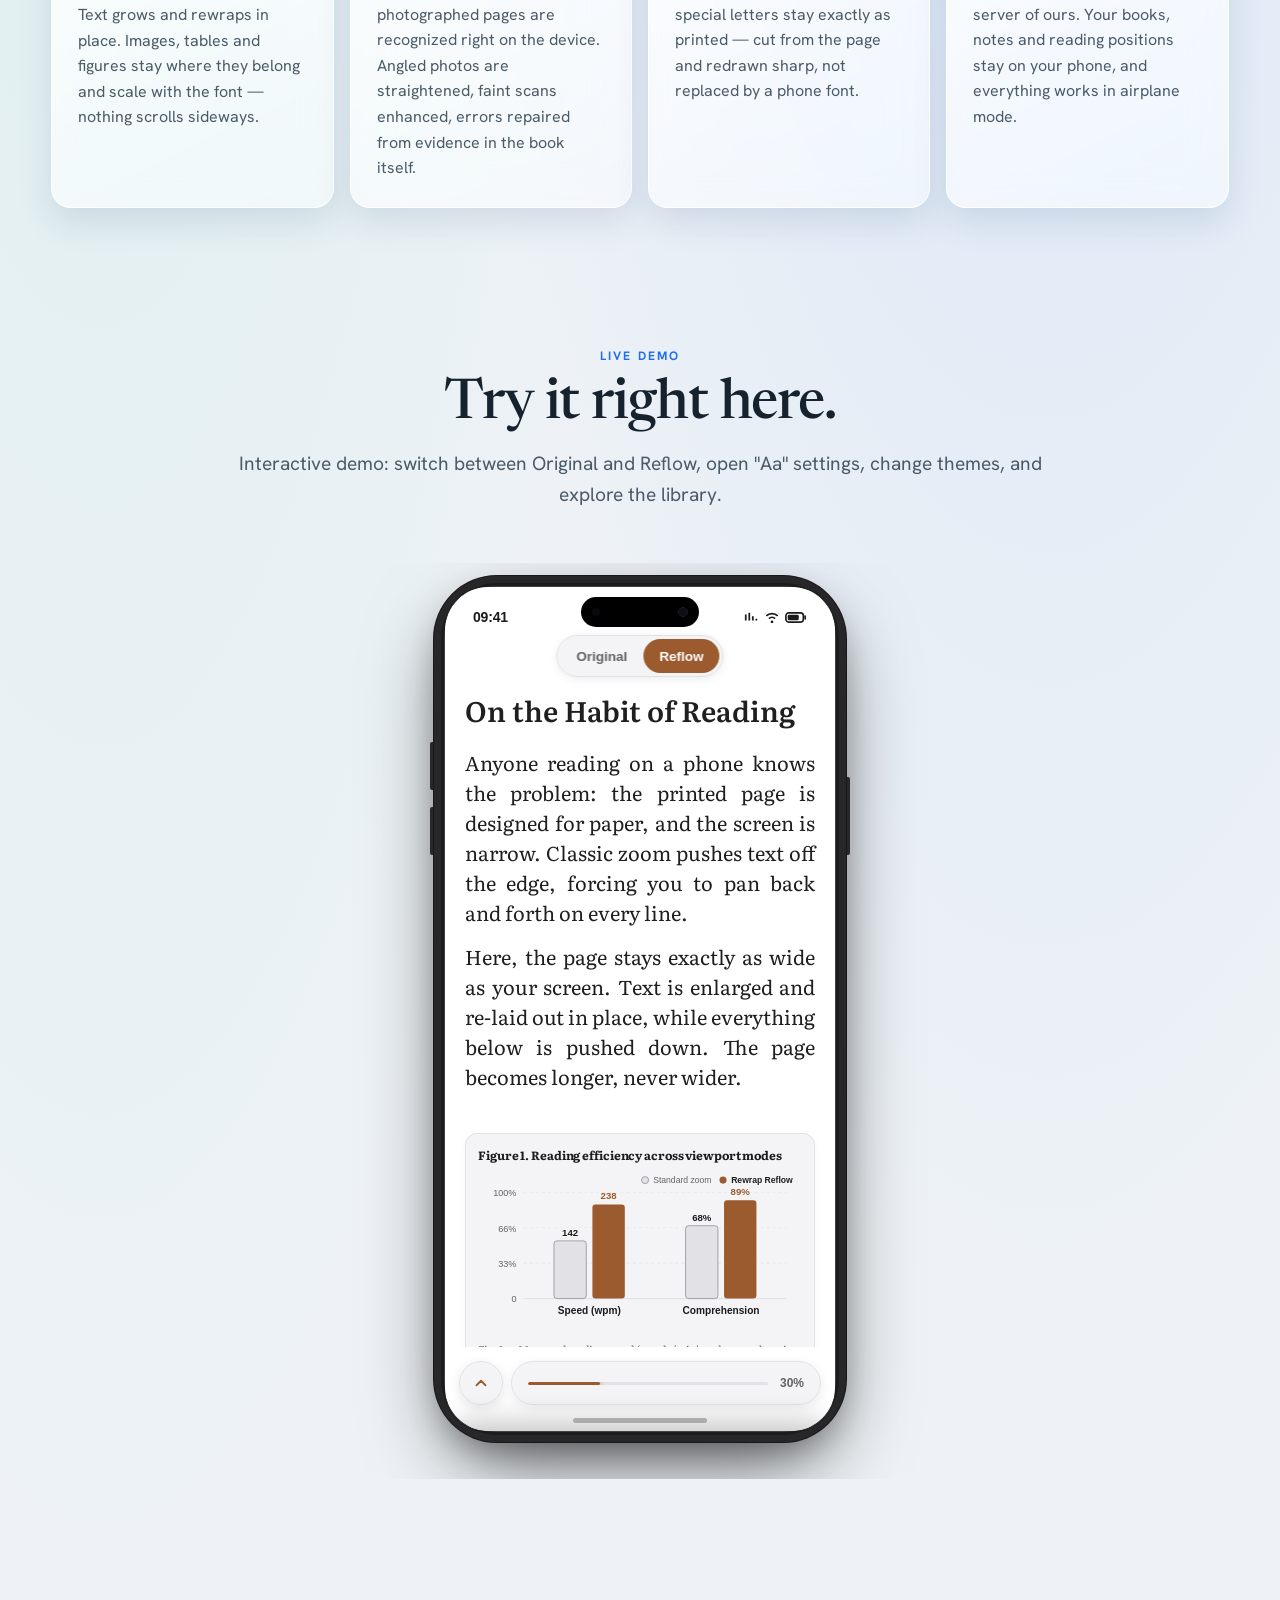
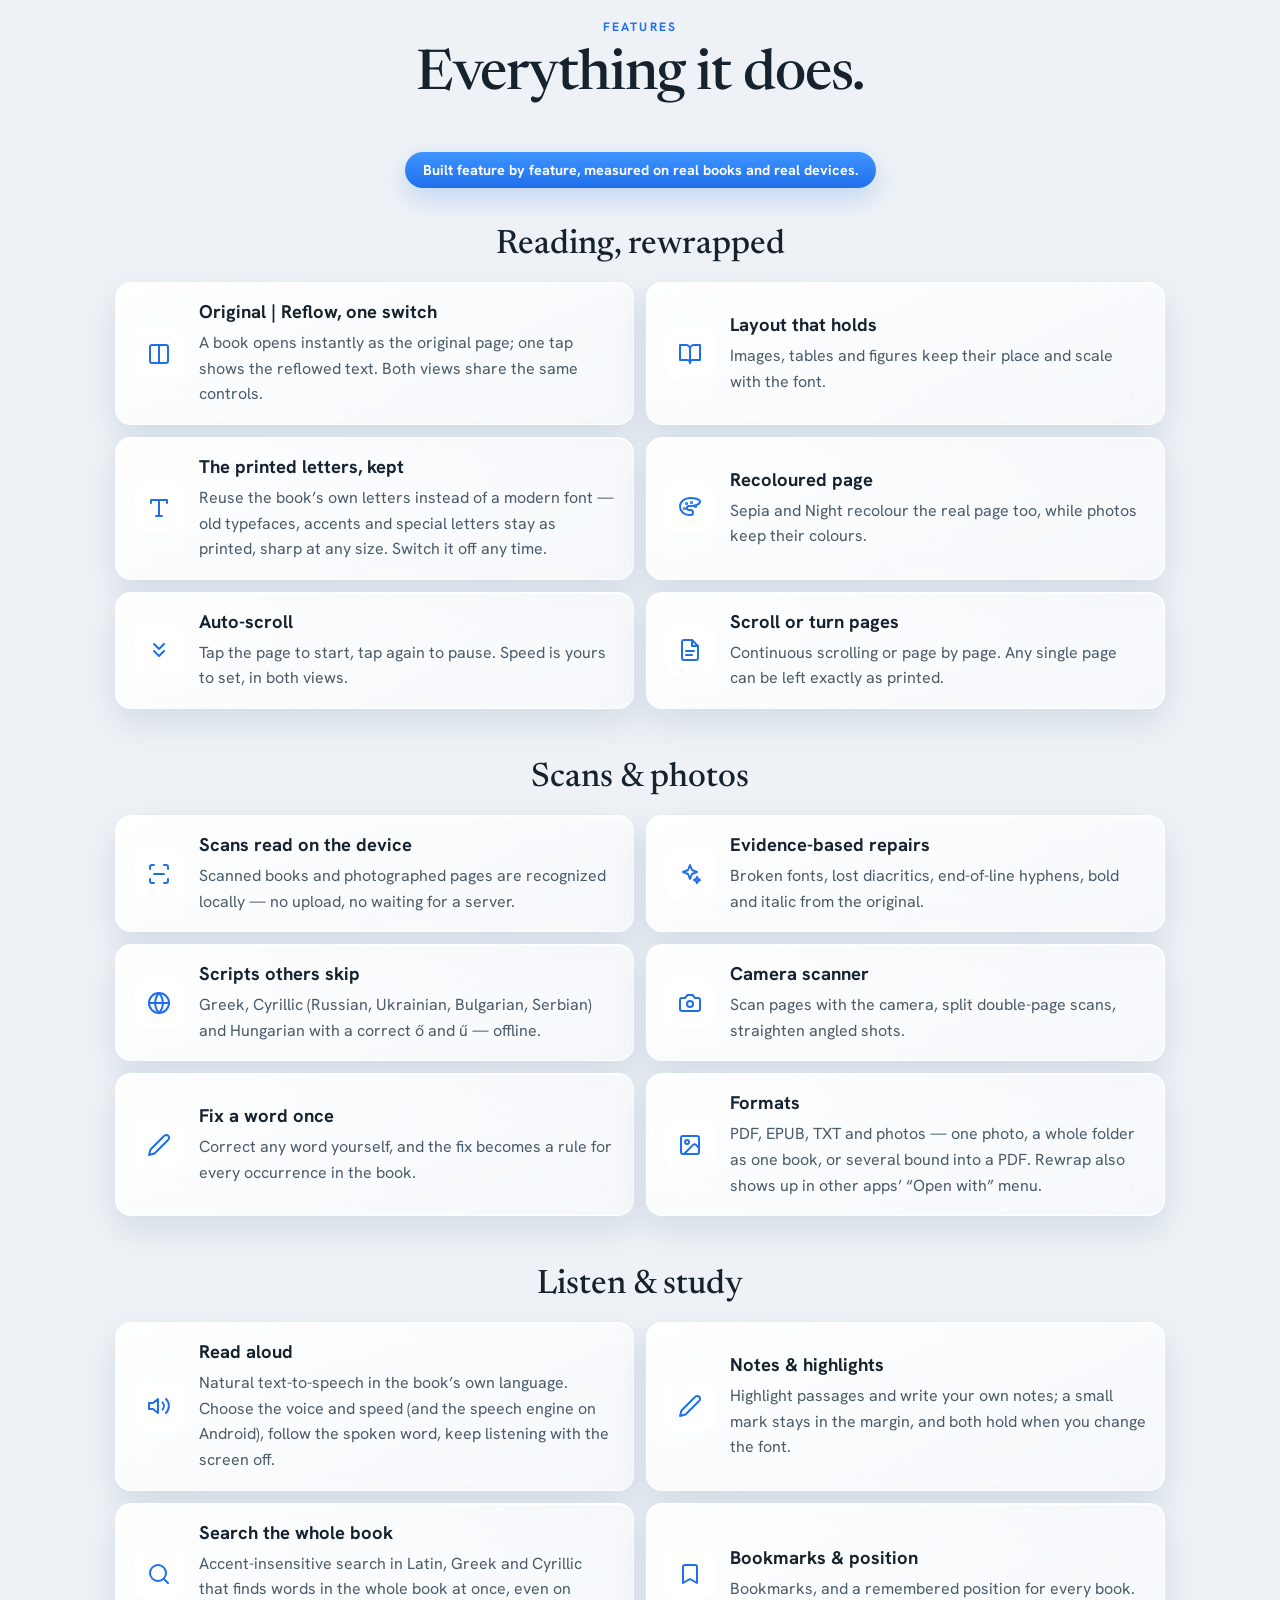
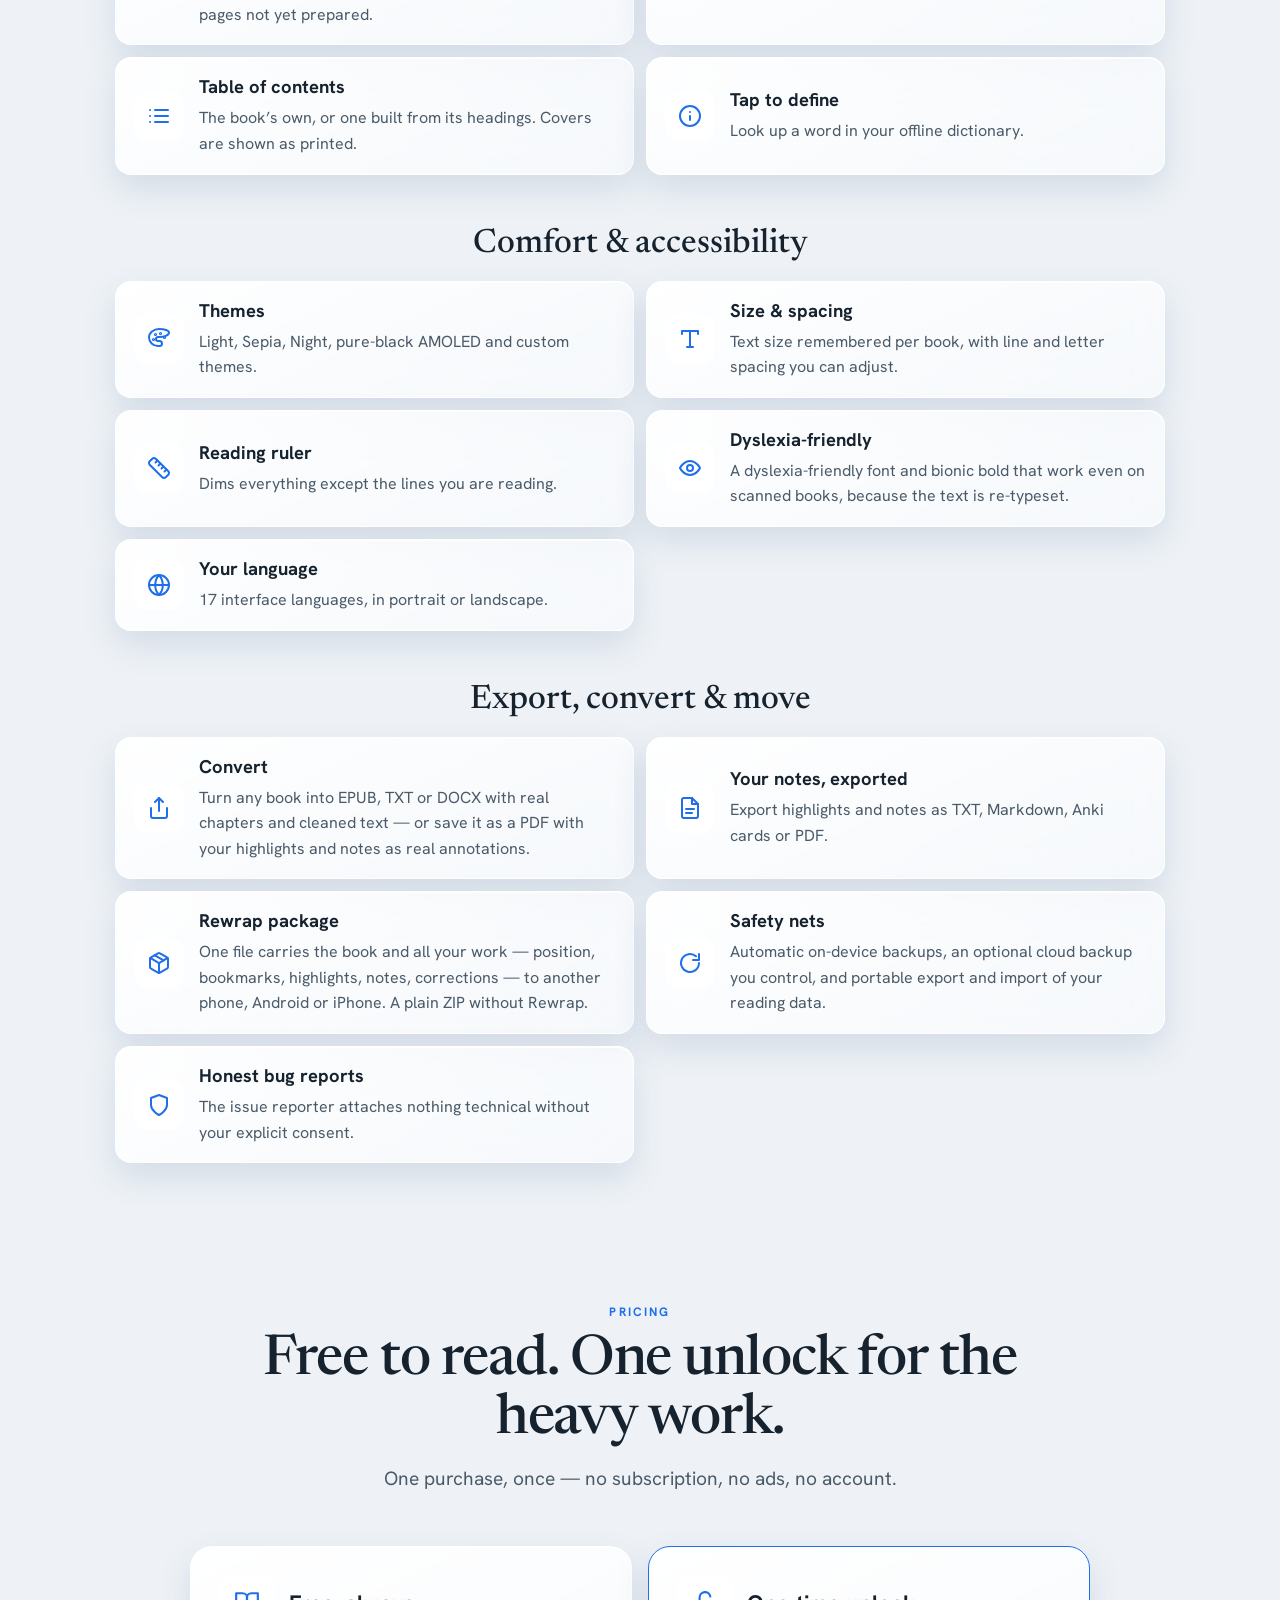
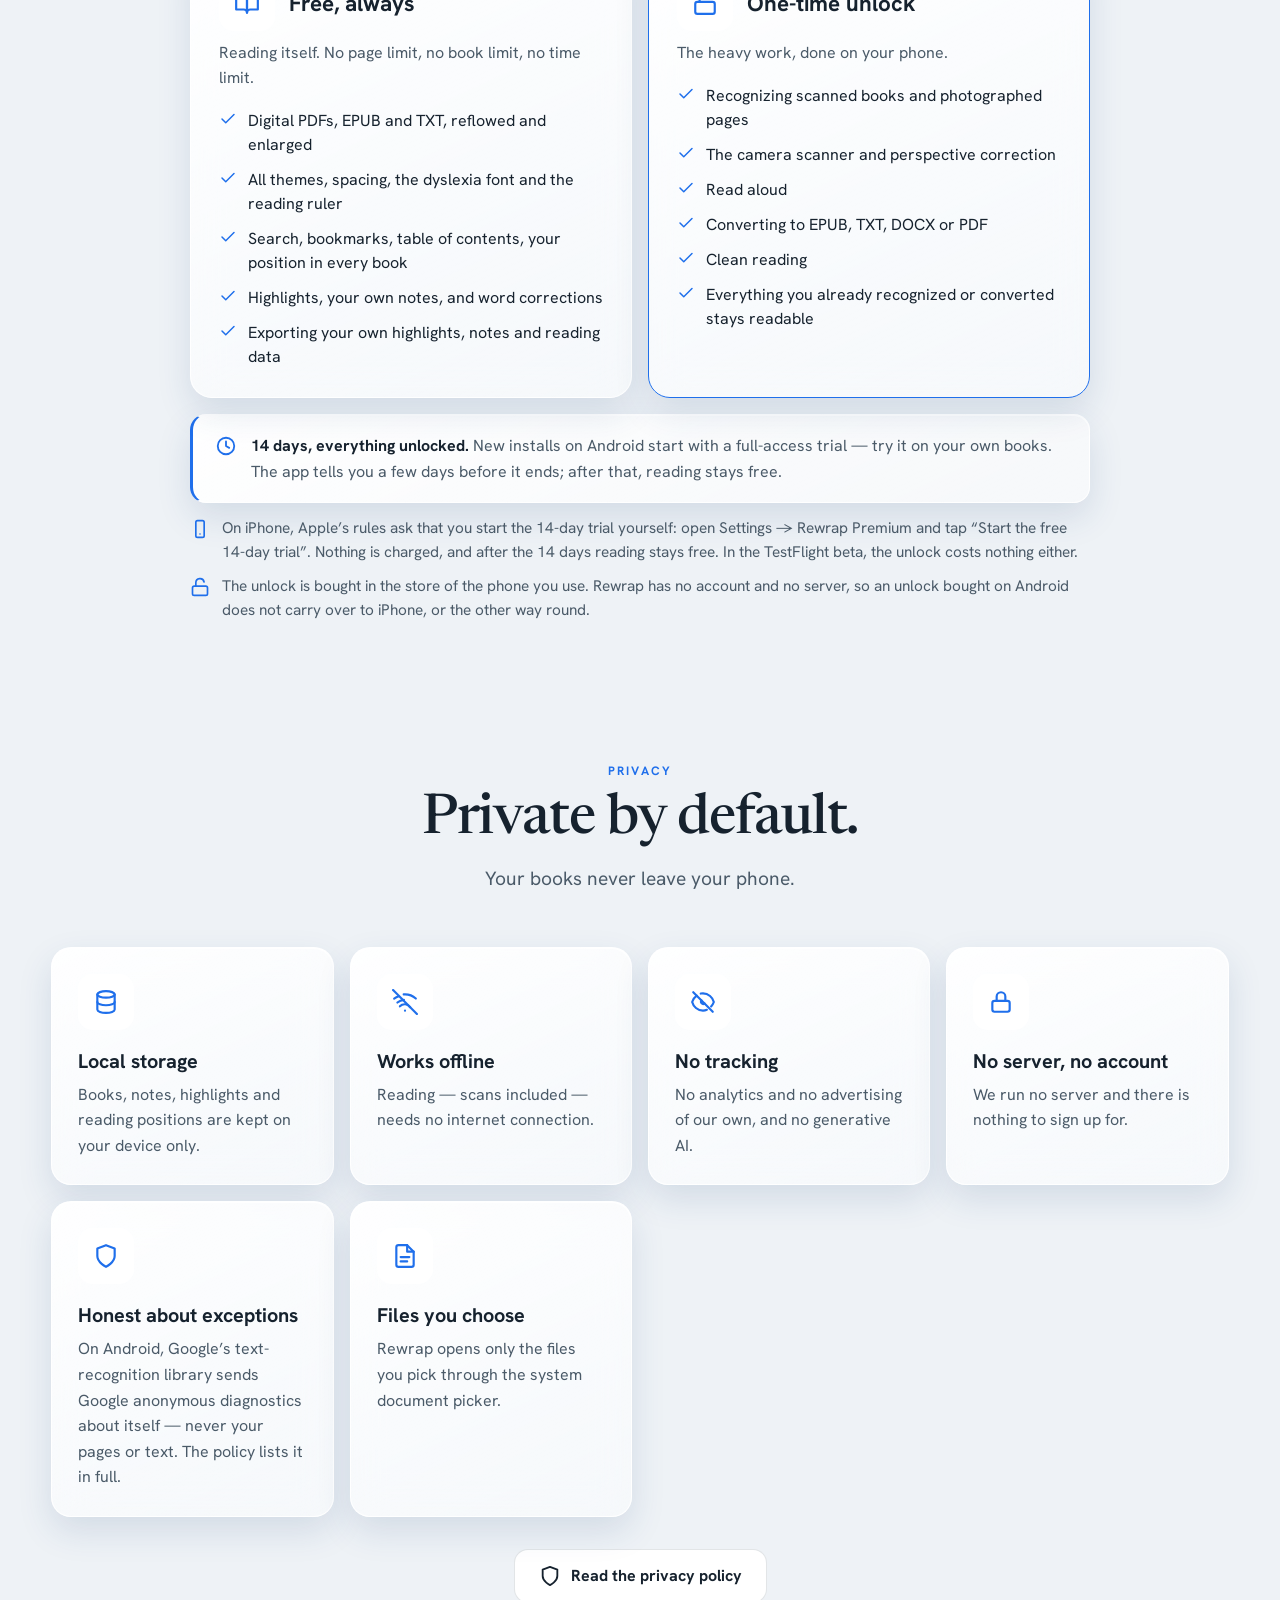
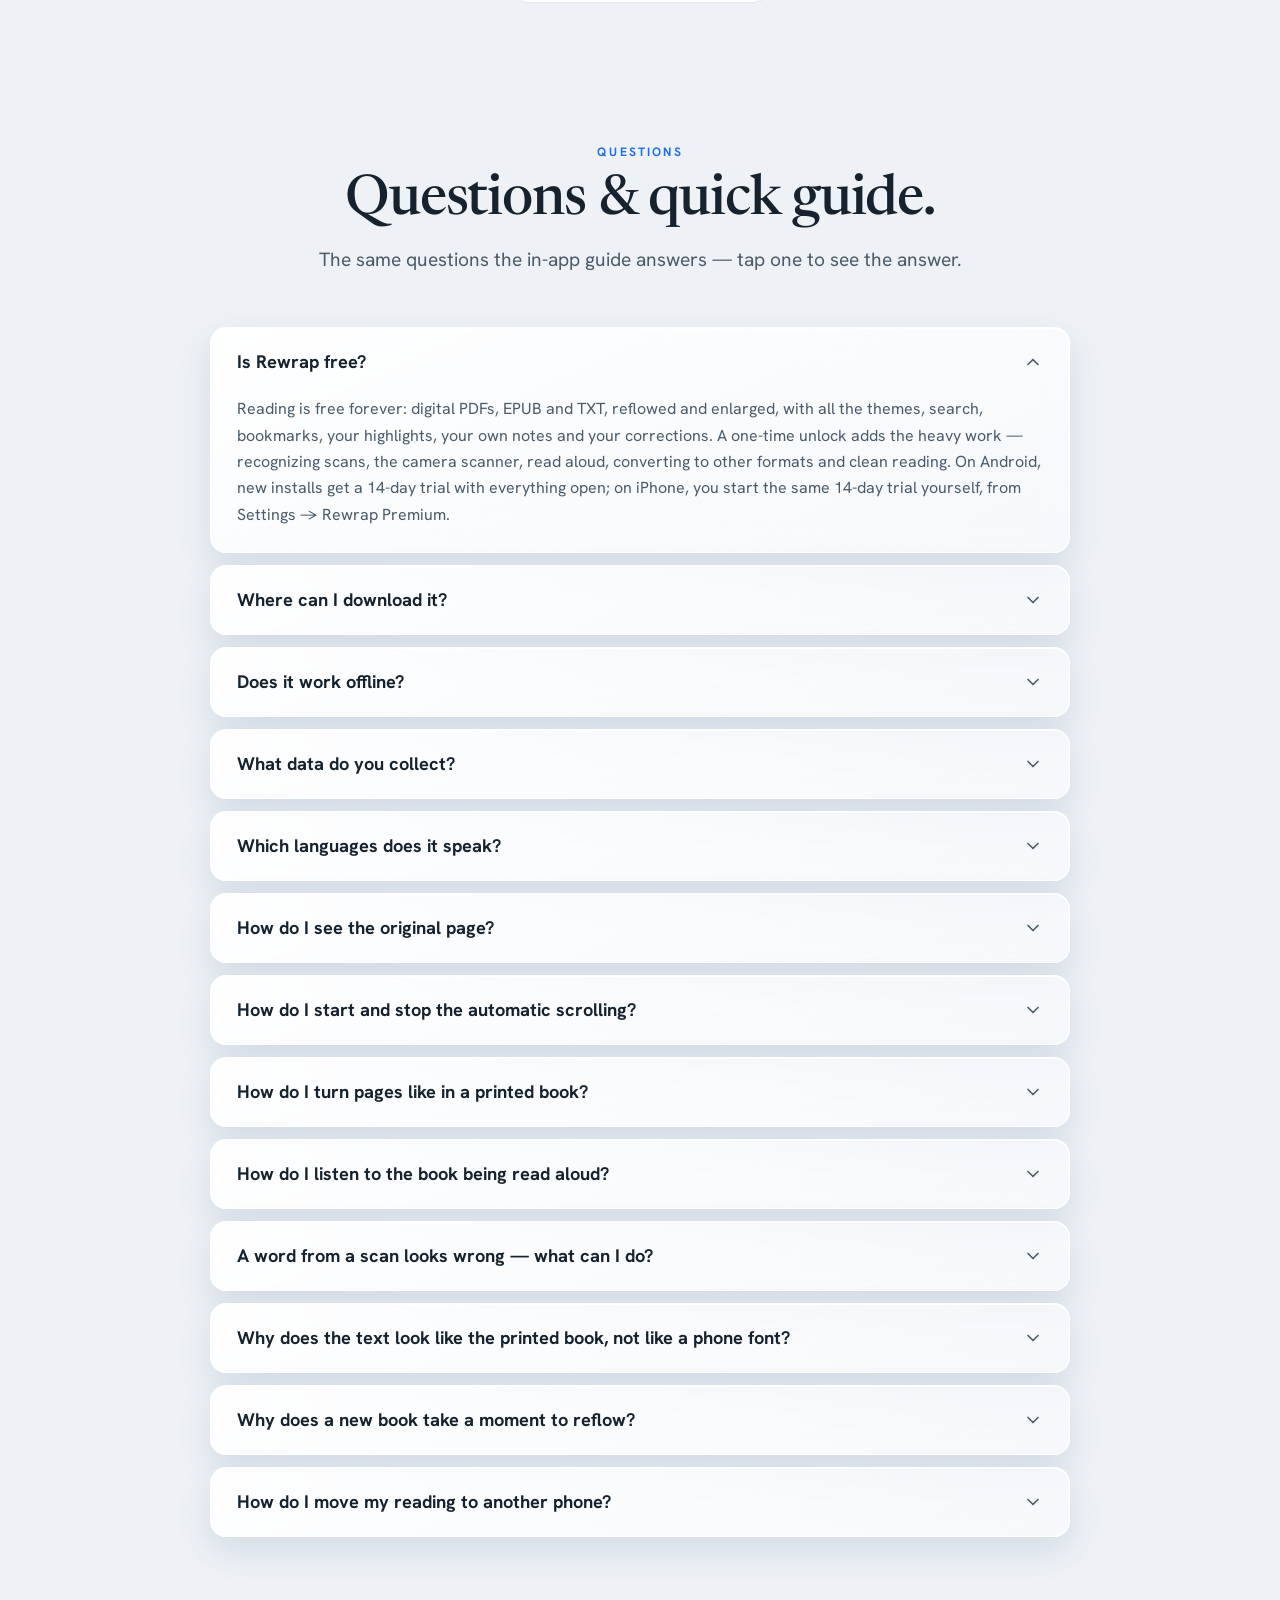
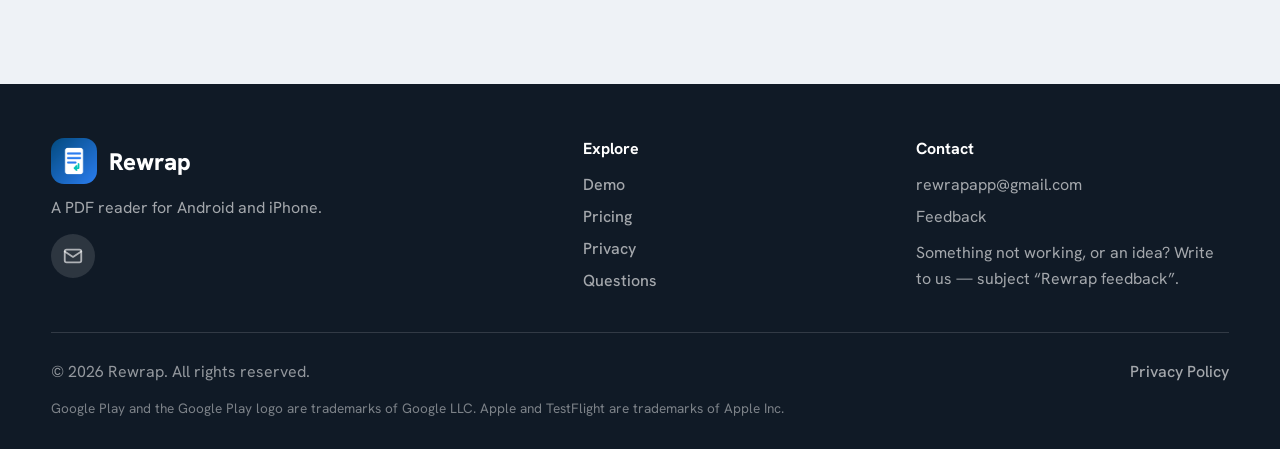
==== commit 90823c43: "Macheta interactiva in 9 limbi cu diagrama si derulare; redesign Hero cu banner centrat; rezolvare b" ====
--- a/index.html
+++ b/index.html
@@ -17,7 +17,7 @@
 <link rel="preconnect" href="https://fonts.googleapis.com" />
 <link rel="preconnect" href="https://fonts.gstatic.com" crossorigin />
 <link href="https://fonts.googleapis.com/css2?family=Newsreader:opsz,wght@6..72,400;6..72,500;6..72,600&family=Hanken+Grotesk:wght@400;500;600;700;800&display=swap" rel="stylesheet" />
-<link rel="stylesheet" href="/src/styles.css" />
+<link rel="stylesheet" href="/src/styles.css?v=8" />
 <title>Rewrap — read PDFs the way small screens deserve</title>
 <script>
 // Set the theme before first paint so the page never flashes the wrong one.
@@ -60,7 +60,7 @@
 
 <!-- ============ HOME ============ -->
 <main id="page-home">
-<section class="hero" id="top">
+<section class="hero hero--showcase" id="top">
 <div class="hero-text">
 <span class="pill"><span class="i" data-icon="bookOpen"></span> <span data-i18n="hero_pill">PDF reader for Android and iPhone</span></span>
 <h1 class="serif"><span data-i18n="hero_title_a">Read PDFs the way </span><span class="accent" data-i18n="hero_title_b">small screens deserve.</span></h1>
@@ -72,11 +72,11 @@
 <p class="note" data-i18n="hero_note"></p>
 <div class="qp" id="quick-points"></div>
 </div>
-<div class="hero-device">
-<div class="wrap">
-<div class="glow" aria-hidden="true"></div>
-<div class="phone phone--hero"><img src="/assets/screenshots/library.webp" width="640" height="1286" alt="Rewrap — Library" /></div>
-</div>
+
+<div class="hero-banner-wrap">
+<figure class="compare hero-compare">
+<picture><source srcset="/hero.webp" type="image/webp" /><img id="cmp-img" src="/hero.jpg" width="1600" height="686" loading="eager" alt="" /></picture>
+</figure>
 </div>
 </section>
 
@@ -89,38 +89,22 @@
 <div class="grid3 grid4" id="why-grid"></div>
 </section>
 
-<section class="section section--tight" id="compare">
-<div class="heading">
-<p class="eyebrow" data-i18n="cmp_eyebrow"></p>
-<h2 class="serif h2" data-i18n="cmp_title"></h2>
-<p class="lead" data-i18n="cmp_sub"></p>
-</div>
-<figure class="compare">
-<picture><source srcset="/hero.webp" type="image/webp" /><img id="cmp-img" src="/hero.jpg" width="1600" height="686" loading="lazy" alt="" /></picture>
-</figure>
-</section>
-
-<section class="section section--tight" id="themes">
-<div class="heading">
-<p class="eyebrow" data-i18n="themes_eyebrow"></p>
-<h2 class="serif h2" data-i18n="themes_title"></h2>
-<p class="lead" data-i18n="themes_sub"></p>
-</div>
-<div class="themes-row" id="themes-row"></div>
-</section>
-
 <section class="section" id="gallery">
 <div class="heading">
 <p class="eyebrow" data-i18n="gallery_eyebrow"></p>
 <h2 class="serif h2" data-i18n="gallery_title"></h2>
 <p class="lead" data-i18n="gallery_sub"></p>
 </div>
-<div class="gallery-wrap">
-<button class="gal-btn left" id="gal-prev" aria-label="Previous"></button>
-<div class="phone phone--gallery"><img id="gal-img" src="" alt="" /></div>
-<button class="gal-btn right" id="gal-next" aria-label="Next"></button>
-<div class="gal-caption"><h3 class="serif" id="gal-title"></h3><p id="gal-desc"></p></div>
-<div class="dots" id="gal-dots"></div>
+<div class="demo-wrap">
+<div class="phone-frame">
+<iframe
+  id="app-demo-iframe"
+  class="app-demo"
+  src="demo/index.html?v=5&lang=en"
+  title="Rewrap interactive app demo"
+  loading="lazy"
+></iframe>
+</div>
 </div>
 </section>
 
@@ -220,6 +204,6 @@
 <p class="footer-marks" data-i18n="footer_marks"></p>
 </footer>
 <button class="back-to-top" id="back-to-top" aria-label="Back to top"><span data-icon="chevronUp"></span></button>
-<script type="module" src="/src/app.js"></script>
+<script type="module" src="/src/app.js?v=8"></script>
 </body>
 </html>
--- a/src/styles.css
+++ b/src/styles.css
@@ -73,15 +73,25 @@
 }
 
 * { box-sizing: border-box; }
-html { scroll-behavior: smooth; }
+html {
+  scroll-behavior: smooth;
+  overflow-x: hidden;
+  overscroll-behavior-x: none;
+  max-width: 100%;
+  width: 100%;
+}
 body {
   margin: 0;
   min-width: 320px;
+  width: 100%;
+  max-width: 100%;
   font-family: "Hanken Grotesk", ui-sans-serif, system-ui, -apple-system, sans-serif;
   color: var(--ink);
   background: var(--page-bg), var(--bg);
   background-color: var(--bg);
-  overflow-x: clip;
+  overflow-x: hidden;
+  overscroll-behavior-x: none;
+  touch-action: pan-y pinch-zoom;
   transition: background-color .4s ease, color .4s ease;
 }
 img { display: block; max-width: 100%; }
@@ -96,23 +106,27 @@
 /* ---------- Header ---------- */
 .site-header {
   position: sticky; top: 0; z-index: 50;
-  display: flex; align-items: center; gap: 16px;
-  padding: 13px clamp(18px, 4vw, 64px);
+  display: flex; align-items: center; justify-content: space-between; gap: 12px;
+  padding: 10px clamp(14px, 2.5vw, 36px);
   background: var(--header-bg);
   backdrop-filter: blur(20px); -webkit-backdrop-filter: blur(20px);
   border-bottom: 1px solid var(--line);
+  width: 100%;
+  max-width: 100%;
+  box-sizing: border-box;
 }
 .brand {
-  display: inline-flex; align-items: center; gap: 11px;
+  display: inline-flex; align-items: center; gap: 9px;
   background: transparent; border: 0; cursor: pointer; color: var(--ink);
-  font-weight: 800; font-size: clamp(1.25rem, 3vw, 1.6rem); letter-spacing: -0.01em; padding: 0;
-}
-.brand img { width: 42px; height: 42px; border-radius: 13px; box-shadow: 0 8px 24px rgba(var(--glow),0.28); }
-.desktop-nav { margin-left: auto; display: flex; gap: 2px; }
+  font-weight: 800; font-size: clamp(1.2rem, 2.5vw, 1.45rem); letter-spacing: -0.01em; padding: 0;
+  flex-shrink: 0; white-space: nowrap;
+}
+.brand img { width: 36px; height: 36px; border-radius: 11px; box-shadow: 0 6px 18px rgba(var(--glow),0.25); flex-shrink: 0; }
+.desktop-nav { margin-left: auto; margin-right: 6px; display: flex; gap: 2px; flex-shrink: 0; }
 .nav-btn {
   position: relative;
   border: 0; background: transparent; color: var(--muted);
-  padding: 10px 13px; border-radius: 12px; cursor: pointer; font-weight: 600; font-size: .95rem;
+  padding: 7px 11px; border-radius: 10px; cursor: pointer; font-weight: 600; font-size: .88rem;
   white-space: nowrap;
   transition: color .18s ease, background .18s ease;
 }
@@ -120,7 +134,7 @@
 
 /* Section indicator — an underline that grows in under the current section's entry. */
 .desktop-nav .nav-btn::after {
-  content: ""; position: absolute; left: 13px; right: 13px; bottom: 5px; height: 2px;
+  content: ""; position: absolute; left: 10px; right: 10px; bottom: 4px; height: 2px;
   border-radius: 2px; background: var(--accent);
   transform: scaleX(0); transform-origin: 50% 50%; opacity: 0;
   transition: transform .28s cubic-bezier(.4, 0, .2, 1), opacity .28s ease;
@@ -138,40 +152,54 @@
   background: linear-gradient(90deg, var(--accent2), var(--accent));
   transform: scaleX(0); transform-origin: 0 50%;
 }
-.actions { display: flex; align-items: center; gap: 12px; margin-left: 16px; }
-.theme-seg { display: inline-flex; padding: 3px; border-radius: 12px; background: var(--panel); border: 1px solid var(--line); gap: 2px; }
-.seg-btn { width: 34px; height: 34px; display: grid; place-items: center; border-radius: 9px; border: 0; cursor: pointer; background: transparent; color: var(--muted); transition: all .2s ease; }
+.actions { display: flex; align-items: center; gap: 8px; margin-left: 0; flex-shrink: 0; }
+.theme-seg { display: inline-flex; padding: 2px; border-radius: 10px; background: var(--panel); border: 1px solid var(--line); gap: 2px; flex-shrink: 0; }
+.seg-btn { width: 30px; height: 30px; display: grid; place-items: center; border-radius: 8px; border: 0; cursor: pointer; background: transparent; color: var(--muted); transition: all .2s ease; flex-shrink: 0; }
+.seg-btn svg { width: 16px; height: 16px; display: block; }
 .seg-btn.active { background: var(--accent); color: var(--accent-ink); }
-.lang { position: relative; }
+.lang { position: relative; flex-shrink: 0; }
 .lang-btn {
-  height: 46px; padding: 0 12px; border-radius: 12px; border: 1px solid var(--line);
+  height: 36px; padding: 0 10px; border-radius: 10px; border: 1px solid var(--line);
   background: var(--panel); color: var(--ink); cursor: pointer; font-weight: 700;
-  letter-spacing: .03em; font-size: .82rem; display: inline-flex; align-items: center; gap: 5px;
-}
+  letter-spacing: .02em; font-size: .82rem; display: inline-flex; align-items: center; gap: 5px;
+  transition: background .18s ease, border-color .18s ease;
+}
+.lang-btn:hover { background: var(--panel2); border-color: var(--accent); }
+.lang-btn .flag { font-size: 1.05rem; line-height: 1; }
+.lang-btn .lang-code { font-weight: 800; letter-spacing: 0.04em; }
+
 .lang-menu {
-  position: absolute; right: 0; top: calc(100% + 8px); min-width: 186px; padding: 7px;
-  border: 1px solid var(--line); border-radius: 14px; background: var(--menu-bg);
-  backdrop-filter: blur(20px); box-shadow: var(--shadow); z-index: 100; display: grid; gap: 2px;
-  max-height: min(66vh, 430px); overflow-y: auto; overscroll-behavior: contain;
-}
+  position: absolute; right: 0; top: calc(100% + 8px); min-width: 210px; padding: 7px;
+  border: 1px solid var(--card-border); border-radius: 16px; background: var(--menu-bg);
+  backdrop-filter: blur(24px) saturate(1.8); -webkit-backdrop-filter: blur(24px) saturate(1.8);
+  box-shadow: 0 18px 48px rgba(0, 0, 0, 0.4), 0 0 0 1px var(--line);
+  z-index: 1000; display: grid; gap: 2px;
+  max-height: min(75vh, 460px); overflow-y: auto; overscroll-behavior: contain;
+}
+.lang-menu[hidden] { display: none !important; }
 .lang-menu button {
-  border: 0; background: transparent; color: var(--ink); padding: 9px 13px; border-radius: 11px;
-  cursor: pointer; font-weight: 700; text-align: left; font-size: .95rem;
-  display: flex; align-items: center; gap: 10px;
-}
-.lang-menu .flag { font-size: 1.05rem; line-height: 1; width: 1.4em; text-align: center; flex-shrink: 0; }
-.lang-menu button:hover { background: var(--panel2); }
-.lang-menu button.active { color: var(--accent); background: var(--panel2); }
-.icon-btn { width: 46px; height: 46px; display: grid; place-items: center; border-radius: 12px; border: 1px solid var(--line); background: var(--panel); color: var(--ink); cursor: pointer; }
+  border: 0; background: transparent; color: var(--ink); padding: 9px 12px; border-radius: 10px;
+  cursor: pointer; font-weight: 600; text-align: left; font-size: .92rem;
+  display: flex; align-items: center; justify-content: space-between; gap: 10px;
+  width: 100%; transition: background .15s ease, color .15s ease;
+}
+.lang-menu button:hover { background: var(--panel2); color: var(--accent); }
+.lang-menu button.active { background: var(--panel2); color: var(--accent); font-weight: 700; }
+.lang-menu .lang-left { display: inline-flex; align-items: center; gap: 10px; }
+.lang-menu .flag { font-size: 1.15rem; line-height: 1; width: 1.4em; text-align: center; flex-shrink: 0; }
+.lang-menu .check { color: var(--accent); opacity: 0; }
+.lang-menu button.active .check { opacity: 1; }
+
+.icon-btn { width: 36px; height: 36px; display: grid; place-items: center; border-radius: 10px; border: 1px solid var(--line); background: var(--panel); color: var(--ink); cursor: pointer; }
 .menu-btn { display: none; }
 .mobile-menu {
-  position: absolute; right: clamp(14px, 4vw, 64px); top: calc(100% + 8px); min-width: 230px; padding: 9px;
-  border: 1px solid var(--line); border-radius: 18px; background: var(--menu-bg);
+  position: absolute; right: clamp(14px, 3vw, 36px); top: calc(100% + 8px); min-width: 220px; padding: 8px;
+  border: 1px solid var(--line); border-radius: 16px; background: var(--menu-bg);
   backdrop-filter: blur(20px); box-shadow: var(--shadow); display: grid; gap: 2px; z-index: 60;
 }
 .mobile-menu button, .mobile-menu a {
-  border: 0; background: transparent; color: var(--ink); padding: 11px 14px; border-radius: 12px;
-  cursor: pointer; font-weight: 600; text-align: left; font-size: 1rem;
+  border: 0; background: transparent; color: var(--ink); padding: 10px 13px; border-radius: 11px;
+  cursor: pointer; font-weight: 600; text-align: left; font-size: .95rem;
 }
 
 /* ---------- Layout ---------- */
@@ -182,34 +210,64 @@
 .h2 { font-size: clamp(2.1rem, 5vw, 3.5rem); line-height: 1.05; letter-spacing: -0.02em; margin: 0 0 14px; }
 .lead { color: var(--muted); font-size: clamp(1.02rem, 2vw, 1.2rem); line-height: 1.6; margin: 0; }
 
-/* ---------- Hero ---------- */
-.hero { display: grid; grid-template-columns: minmax(0, 1fr) minmax(300px, 460px); gap: clamp(40px, 6vw, 80px); align-items: center; padding: clamp(40px, 7vw, 84px) clamp(18px, 4vw, 64px) clamp(36px, 5vw, 60px); }
-.hero-text { max-width: 660px; }
+/* ---------- Hero Showcase ---------- */
+.hero {
+  display: flex;
+  flex-direction: column;
+  align-items: center;
+  text-align: center;
+  padding: clamp(40px, 6vw, 76px) clamp(18px, 4vw, 48px) clamp(36px, 5vw, 60px);
+  max-width: 1180px;
+  margin: 0 auto;
+  width: 100%;
+}
+.hero-text {
+  max-width: 820px;
+  margin: 0 auto;
+  display: flex;
+  flex-direction: column;
+  align-items: center;
+}
 .pill { display: inline-flex; align-items: center; gap: 9px; padding: 9px 15px; border-radius: 999px; background: var(--panel2); border: 1px solid var(--line); color: var(--accent); font-weight: 600; font-size: .88rem; }
-.hero h1 { font-size: clamp(2.4rem, 5.6vw, 4.3rem); line-height: 1.03; letter-spacing: -0.02em; margin: 20px 0; }
+.hero h1 { font-size: clamp(2.4rem, 5.2vw, 4.1rem); line-height: 1.05; letter-spacing: -0.02em; margin: 20px 0; }
 .hero h1 .accent { color: var(--accent); display: block; }
 .hero h1 span { display: block; }
-.hero-sub { font-size: clamp(1.08rem, 2vw, 1.32rem); line-height: 1.65; color: var(--muted); max-width: 610px; }
-.cta-row { display: flex; flex-wrap: wrap; gap: 12px; margin: 28px 0 12px; }
+.hero-sub { font-size: clamp(1.08rem, 2vw, 1.32rem); line-height: 1.65; color: var(--muted); max-width: 680px; margin: 0 auto; }
+.cta-row { display: flex; flex-wrap: wrap; justify-content: center; gap: 14px; margin: 28px 0 14px; }
 .note { color: var(--muted); font-size: .96rem; margin: 6px 0 0; }
 .btn { display: inline-flex; align-items: center; justify-content: center; gap: 10px; min-height: 54px; padding: 0 24px; border-radius: 14px; font-weight: 700; font-size: 1rem; cursor: pointer; border: 1px solid transparent; text-decoration: none; transition: transform .18s ease, box-shadow .18s ease; }
 .btn:hover { transform: translateY(-3px); }
 .btn-primary { background: linear-gradient(180deg, var(--accent2), var(--accent)); color: var(--accent-ink); box-shadow: 0 16px 40px rgba(var(--glow),0.30); }
 .btn-secondary { background: var(--panel2); color: var(--ink); border-color: var(--line); }
-.qp { display: flex; flex-wrap: wrap; gap: 14px 26px; margin-top: 28px; color: var(--muted); }
+.qp { display: flex; flex-wrap: wrap; justify-content: center; gap: 16px 28px; margin-top: 26px; color: var(--muted); }
 .qp span { display: inline-flex; align-items: center; gap: 9px; font-weight: 600; }
 .qp .i { color: var(--accent); display: inline-flex; }
-.hero-device { display: grid; place-items: center; }
-.hero-device .wrap { position: relative; display: grid; place-items: center; animation: rewrapFloat 7s ease-in-out infinite; }
-.glow { position: absolute; width: min(115%, 520px); height: min(115%, 520px); background: radial-gradient(circle, var(--accent) 0%, transparent 62%); filter: blur(38px); opacity: .4; border-radius: 50%; animation: rewrapGlow 6s ease-in-out infinite; }
+
+.hero-banner-wrap {
+  width: 100%;
+  max-width: 1040px;
+  margin-top: clamp(32px, 5vw, 54px);
+}
+.hero-compare {
+  max-width: 100%;
+  margin: 0 auto;
+  border-radius: 22px;
+  overflow: hidden;
+  border: 1px solid var(--card-border);
+  box-shadow: 0 28px 72px -12px rgba(0, 0, 0, 0.45), inset 0 1px 0 var(--gloss);
+  line-height: 0;
+  transition: transform .25s ease, box-shadow .25s ease;
+}
+.hero-compare:hover {
+  transform: translateY(-2px);
+  box-shadow: 0 34px 80px -10px rgba(0, 0, 0, 0.55), inset 0 1px 0 var(--gloss);
+}
+.hero-compare img { width: 100%; height: auto; display: block; }
 
 /* ---------- Phone frames ---------- */
 .phone { position: relative; border: 11px solid #0a0a0a; border-radius: 40px; background: #000; overflow: hidden; box-shadow: 0 40px 90px rgba(0,0,0,0.5); aspect-ratio: 640 / 1286; }
 .phone img { width: 100%; height: 100%; object-fit: cover; }
-.phone--hero, .phone--theme { background: var(--panel2); }
-.phone--hero { width: min(72vw, 296px); }
-.phone--gallery { width: min(72vw, 296px); }
-.phone--theme { border-width: 9px; border-radius: 32px; width: clamp(148px, 40vw, 206px); box-shadow: var(--shadow); }
+.phone--hero { background: var(--panel2); width: min(72vw, 296px); }
 
 /* ---------- Cards ---------- */
 .grid3 { display: grid; grid-template-columns: repeat(auto-fit, minmax(240px, 1fr)); gap: 16px; max-width: 1180px; margin: 0 auto; }
@@ -219,22 +277,82 @@
 .card h3 { font-size: 1.24rem; font-weight: 700; margin: 0 0 8px; }
 .card p { color: var(--muted); line-height: 1.6; margin: 0; }
 
-/* ---------- Themes strip ---------- */
-.themes-row { display: flex; flex-wrap: wrap; justify-content: center; gap: clamp(16px, 3vw, 30px); max-width: 1060px; margin: 0 auto; }
-.theme-item { display: flex; flex-direction: column; align-items: center; gap: 13px; }
-.theme-label { font-weight: 700; font-size: 1.02rem; letter-spacing: .01em; }
-
-/* ---------- Gallery ---------- */
-.gallery-wrap { position: relative; max-width: 720px; margin: 0 auto; display: grid; place-items: center; }
-.gal-btn { position: absolute; top: calc(min(72vw, 296px) * 1286 / 640 / 2); transform: translateY(-50%); width: 52px; height: 52px; border-radius: 14px; border: 1px solid var(--line); background: var(--panel2); color: var(--ink); display: grid; place-items: center; cursor: pointer; z-index: 5; box-shadow: var(--shadow); }
-.gal-btn.left { left: 0; }
-.gal-btn.right { right: 0; }
-.gal-caption { text-align: center; margin-top: 22px; min-height: 70px; }
-.gal-caption h3 { font-size: clamp(1.4rem, 4vw, 1.9rem); margin: 0 0 4px; }
-.gal-caption p { color: var(--muted); font-size: 1.05rem; margin: 0; }
-.dots { display: flex; justify-content: center; flex-wrap: wrap; gap: 9px; max-width: 420px; margin: 18px auto 0; }
-.dot { width: 10px; height: 10px; border: 0; border-radius: 999px; background: var(--muted); opacity: .32; cursor: pointer; padding: 0; transition: all .25s ease; }
-.dot.active { width: 32px; opacity: 1; background: var(--accent); }
+/* ---------- Interactive demo ---------- */
+.demo-wrap {
+  display: flex;
+  justify-content: center;
+  align-items: center;
+  width: 100%;
+  max-width: 100vw;
+  padding: 24px 0 48px;
+  overflow: hidden;
+}
+.phone-frame {
+  position: relative;
+  width: 390px;
+  height: 844px;
+  max-width: calc(100vw - 36px);
+  aspect-ratio: 390 / 844;
+  border-radius: 52px;
+  background: #000;
+  box-shadow:
+    0 0 0 1px rgba(255, 255, 255, 0.16),
+    0 0 0 4px #1c1c1f,
+    0 0 0 11px #27272a,
+    0 0 0 12px #18181b,
+    0 32px 84px -8px rgba(0, 0, 0, 0.65),
+    0 16px 36px rgba(0, 0, 0, 0.35);
+  display: flex;
+  justify-content: center;
+  align-items: center;
+}
+/* Butoane fizice laterale telefon */
+.phone-frame::before {
+  content: "";
+  position: absolute;
+  left: -15px;
+  top: 155px;
+  width: 3px;
+  height: 48px;
+  background: #27272a;
+  border-radius: 2px 0 0 2px;
+  box-shadow: 0 65px 0 #27272a;
+}
+.phone-frame::after {
+  content: "";
+  position: absolute;
+  right: -15px;
+  top: 190px;
+  width: 3px;
+  height: 78px;
+  background: #27272a;
+  border-radius: 0 2px 2px 0;
+}
+.app-demo {
+  display: block;
+  width: 100%;
+  height: 100%;
+  border: none;
+  border-radius: 40px;
+  background: transparent;
+  overflow: hidden;
+}
+@media (max-width: 440px) {
+  .phone-frame {
+    border-radius: 44px;
+    box-shadow:
+      0 0 0 1px rgba(255, 255, 255, 0.14),
+      0 0 0 3px #1c1c1f,
+      0 0 0 8px #27272a,
+      0 20px 50px rgba(0, 0, 0, 0.45);
+  }
+  .phone-frame::before, .phone-frame::after {
+    display: none;
+  }
+  .app-demo {
+    border-radius: 36px;
+  }
+}
 
 /* ---------- Features ---------- */
 .free-pill { padding: 9px 18px; border-radius: 999px; font-weight: 700; background: linear-gradient(180deg, var(--accent2), var(--accent)); color: var(--accent-ink); font-size: .9rem; box-shadow: 0 10px 26px rgba(var(--glow),0.22); }
@@ -347,49 +465,86 @@
 .back-to-top:hover { background: var(--accent); color: var(--accent-ink); }
 
 /* ---------- Responsive ---------- */
-/* Nav labels vary a lot by language (fr "Confidentialité", de "Datenschutz"), so the bar
-   tightens up before it is swapped for the menu button. */
-@media (max-width: 1320px) {
-  .nav-btn { padding: 10px 10px; font-size: .9rem; }
-  .desktop-nav .nav-btn::after { left: 10px; right: 10px; }
-}
-@media (max-width: 1120px) {
-  .desktop-nav { display: none; }
-  .menu-btn { display: grid; }
+@media (max-width: 920px) {
+  .desktop-nav { display: none !important; }
+  .menu-btn { display: grid !important; }
   .actions { margin-left: auto; }
 }
 
 @media (max-width: 900px) {
-  .hero { grid-template-columns: 1fr; gap: 8px; }
-  .hero-text { margin: 0 auto; text-align: center; }
   .hero-sub { margin: 0 auto; }
   .cta-row, .qp { justify-content: center; }
-  .hero-device { order: -1; margin-bottom: 6px; }
   .footer-main { grid-template-columns: 1fr; gap: 34px; }
 }
-/* Phones: the page is long, so trim the vertical rhythm and turn the theme strip
-   into something you swipe instead of scroll past. */
+/* Phones: the page is long, so trim the vertical rhythm. */
 @media (max-width: 700px) {
   .feature-groups { gap: 12px; }
-  .themes-row {
-    flex-wrap: nowrap; justify-content: flex-start;
-    overflow-x: auto; overscroll-behavior-x: contain; scroll-snap-type: x mandatory;
-    margin-inline: calc(clamp(18px, 4vw, 64px) * -1);
-    padding: 4px clamp(18px, 4vw, 64px) 10px;
-    scrollbar-width: none; -webkit-overflow-scrolling: touch;
-  }
-  .themes-row::-webkit-scrollbar { display: none; }
-  .theme-item { flex: 0 0 auto; scroll-snap-align: center; }
+}
+
+/* Compact header for tablets and phones */
+@media (max-width: 768px) {
+  .site-header {
+    padding: 10px clamp(12px, 3.5vw, 20px);
+    gap: 8px;
+    justify-content: space-between;
+  }
+  .brand {
+    gap: 8px;
+    font-size: 1.25rem;
+    flex-shrink: 0;
+  }
+  .brand img {
+    width: 34px;
+    height: 34px;
+    border-radius: 10px;
+    flex-shrink: 0;
+  }
+  .actions {
+    gap: 6px;
+    margin-left: auto;
+    flex-shrink: 0;
+  }
+  .theme-seg {
+    padding: 2px;
+    gap: 1px;
+    border-radius: 9px;
+  }
+  .seg-btn {
+    width: 28px;
+    height: 28px;
+    border-radius: 7px;
+  }
+  .seg-btn svg {
+    width: 14px;
+    height: 14px;
+  }
+  .lang-btn {
+    height: 32px;
+    padding: 0 8px;
+    border-radius: 9px;
+    font-size: .78rem;
+    gap: 3px;
+  }
+  .lang-btn svg {
+    width: 10px;
+    height: 10px;
+  }
+  .icon-btn.menu-btn {
+    width: 32px;
+    height: 32px;
+    border-radius: 9px;
+  }
+  .icon-btn.menu-btn svg {
+    width: 16px;
+    height: 16px;
+  }
 }
 
 @media (max-width: 560px) {
-  .actions { gap: 8px; }
   .btn { width: 100%; }
   .feature-cards { grid-template-columns: 1fr; }
   .plan { padding: 22px; }
   .trial { padding: 16px 18px; }
-  .gal-btn.left { left: -6px; }
-  .gal-btn.right { right: -6px; }
   .policy-meta { flex-direction: column; align-items: center; gap: 8px; }
   .back-to-top { width: 44px; height: 44px; right: 14px; bottom: 14px; }
   .section { padding: 34px clamp(18px, 4vw, 64px); }
@@ -402,8 +557,7 @@
   .footer { padding-top: 40px; margin-top: 34px; }
 }
 
-/* Very narrow phones: the header's controls need the room the wordmark takes. */
-@media (max-width: 380px) {
-  .brand span { display: none; }
-  .site-header { gap: 8px; }
-}
+@media (max-width: 330px) {
+  .brand span { font-size: 1.1rem; }
+  .site-header { padding: 8px 8px; }
+}
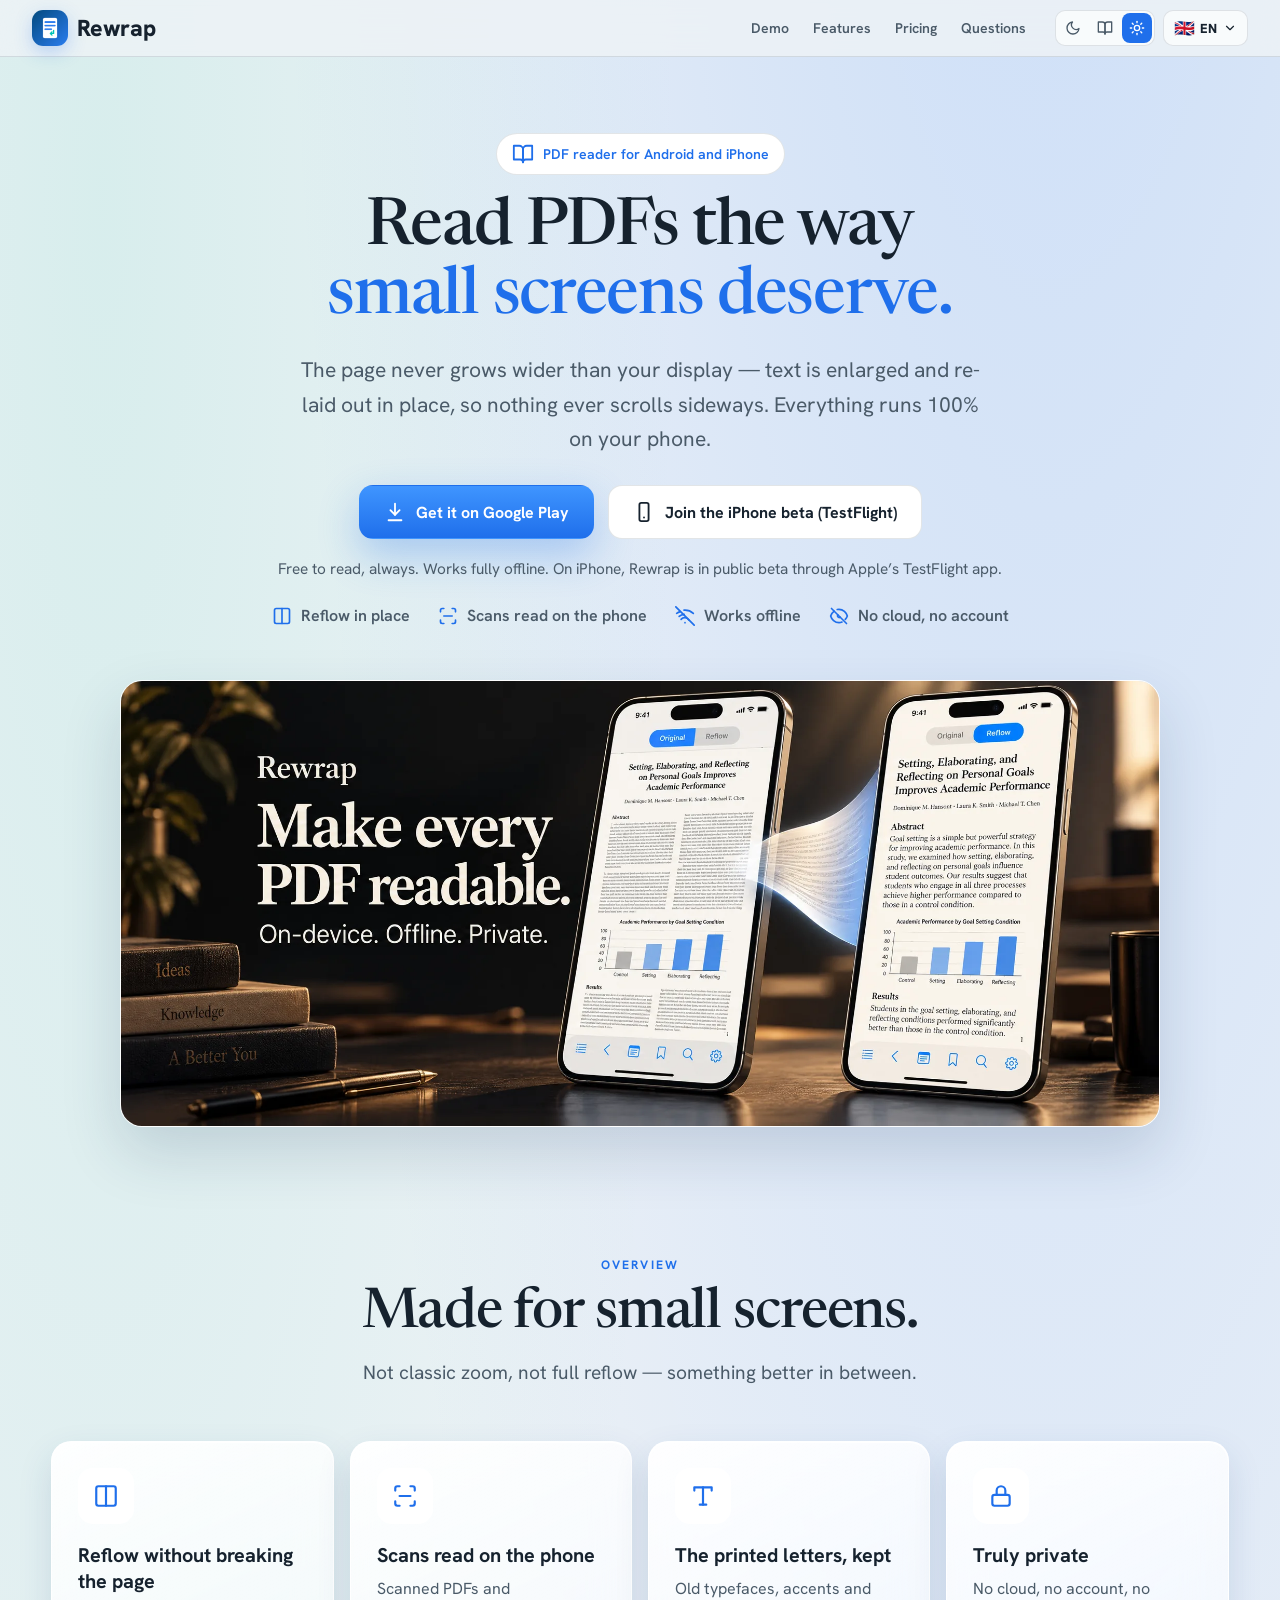
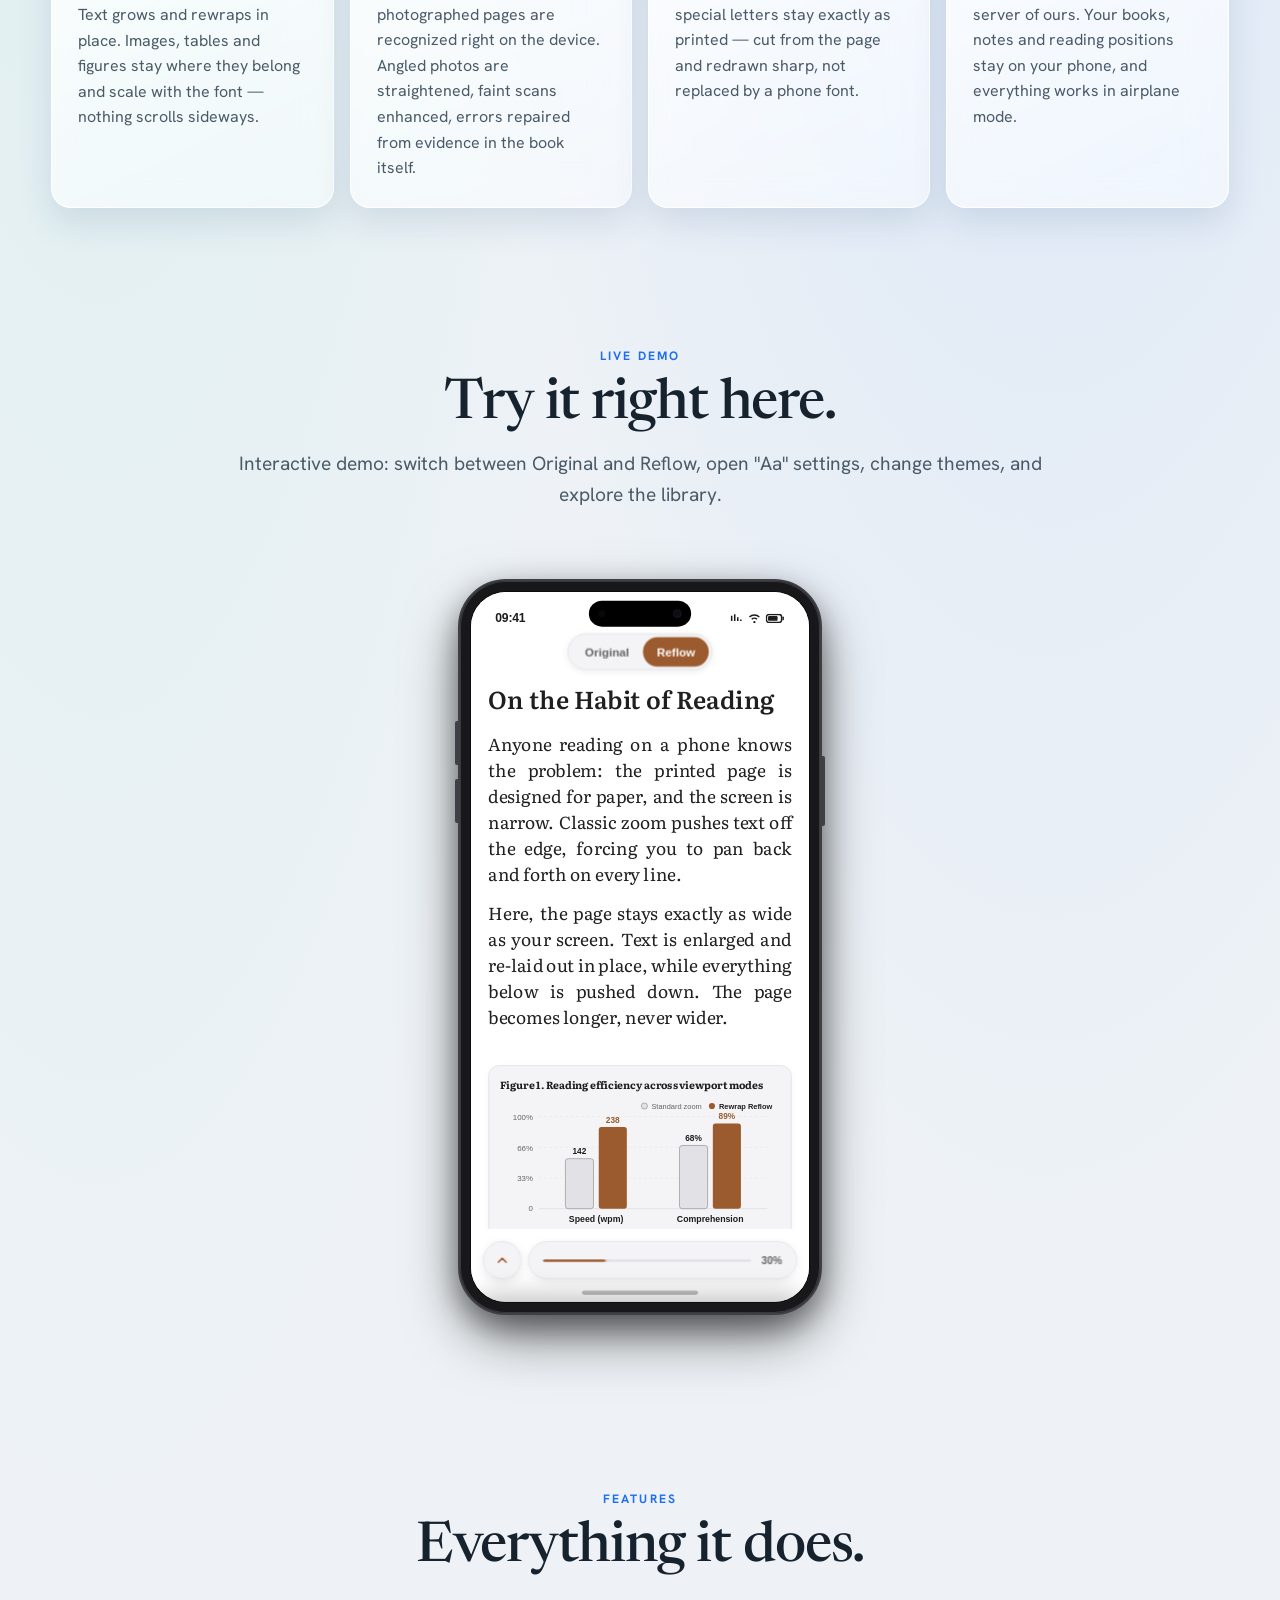
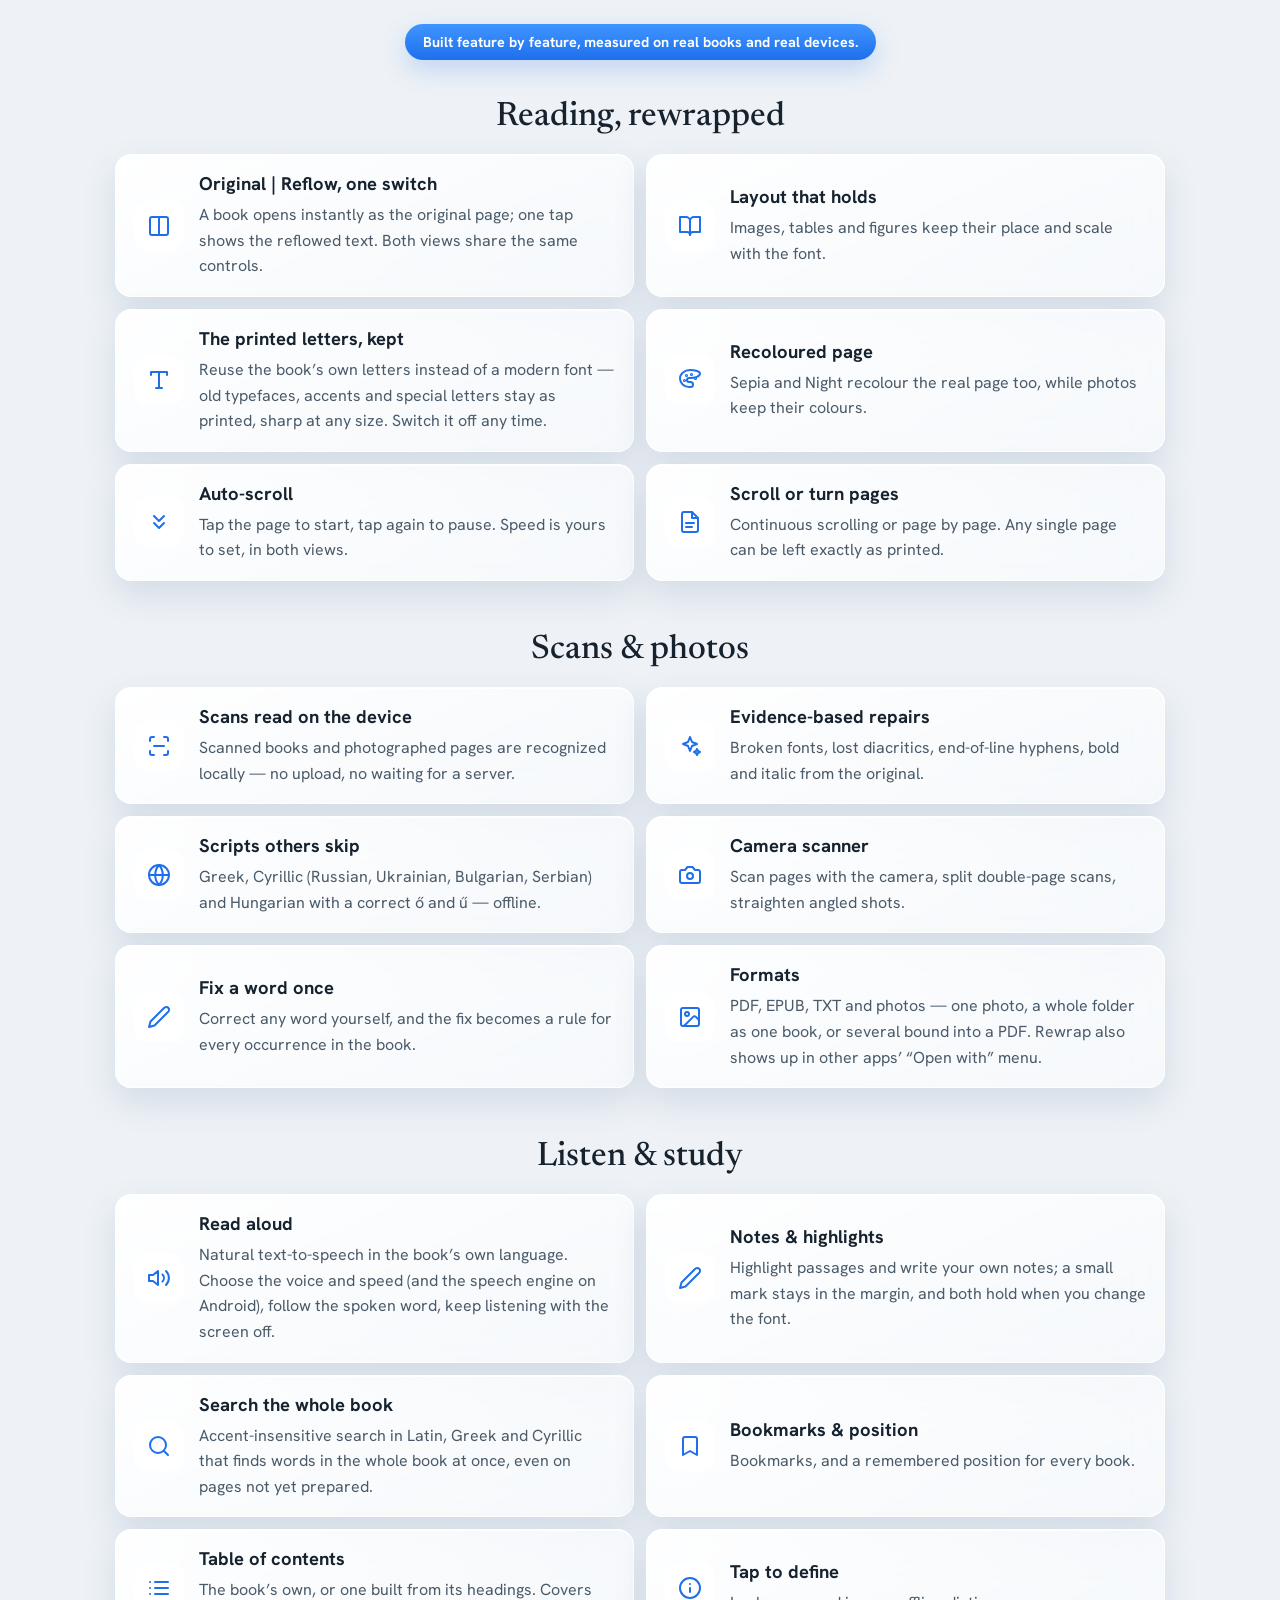
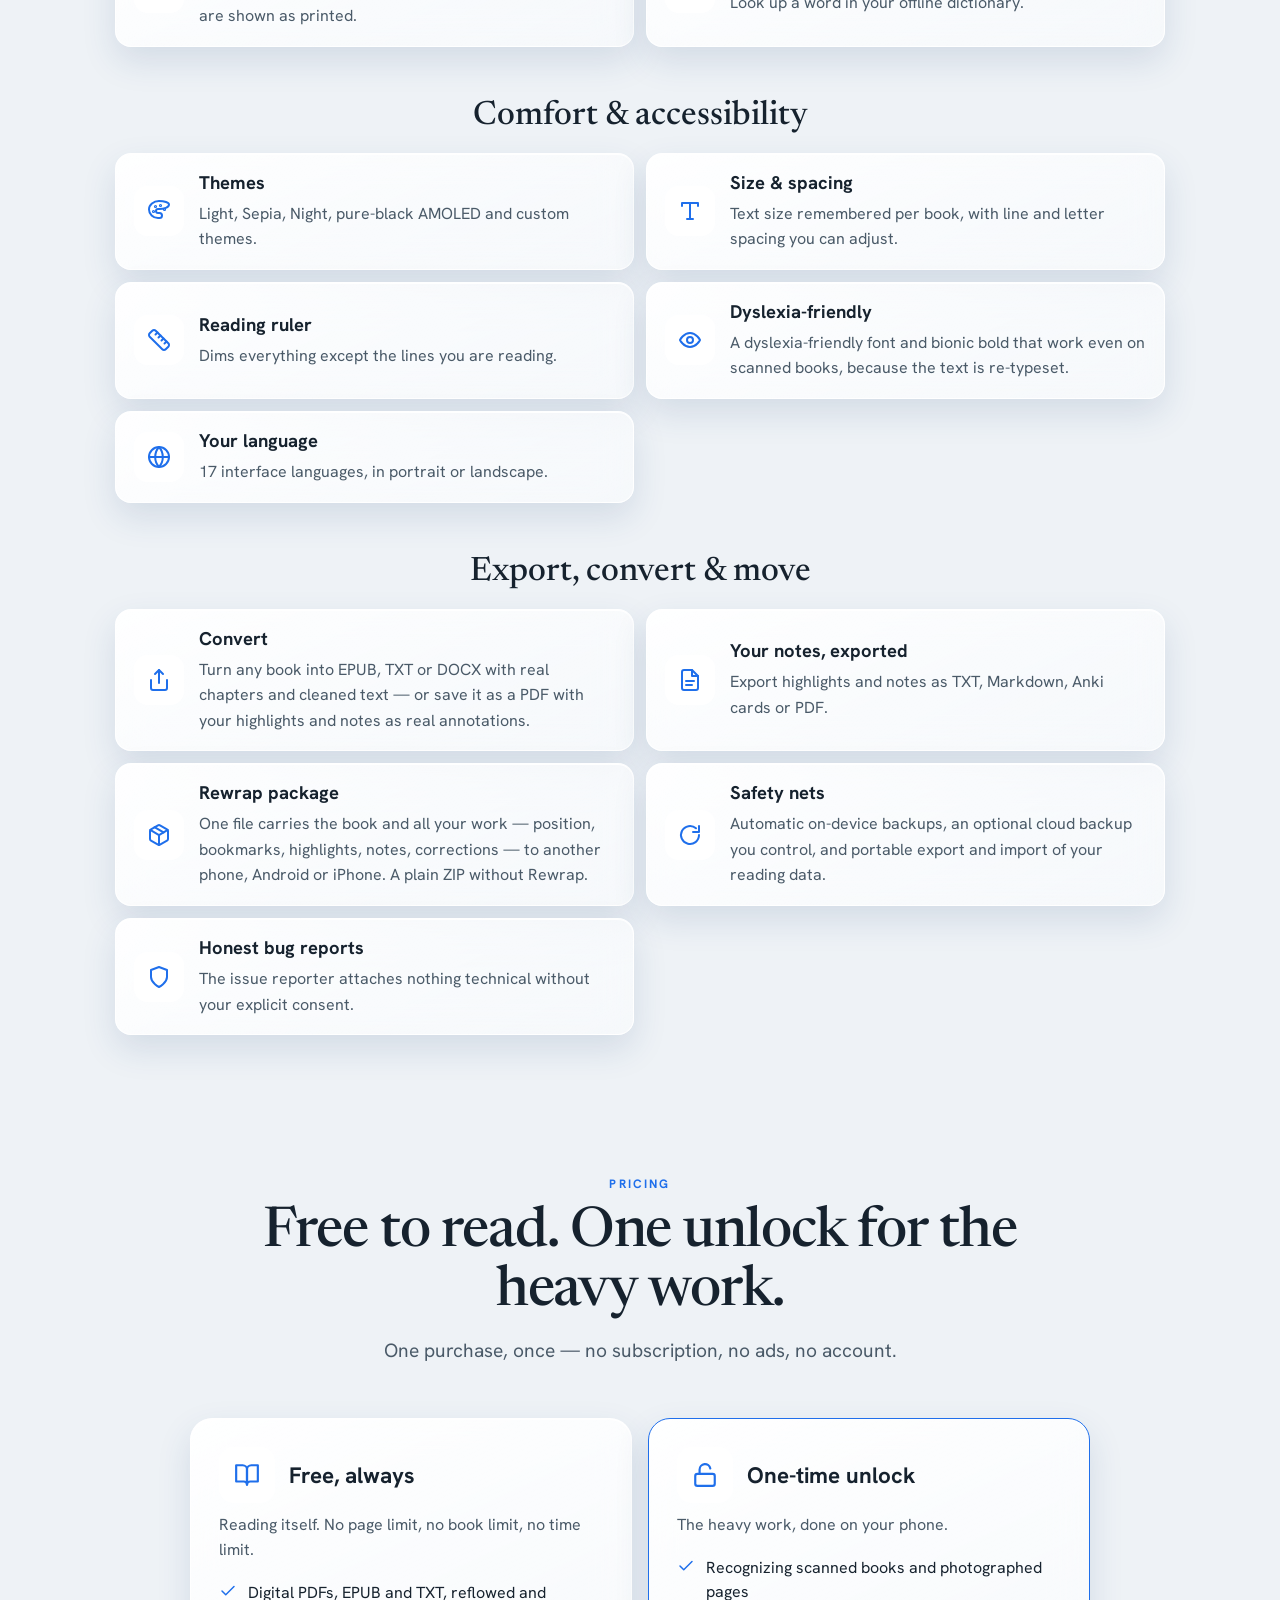
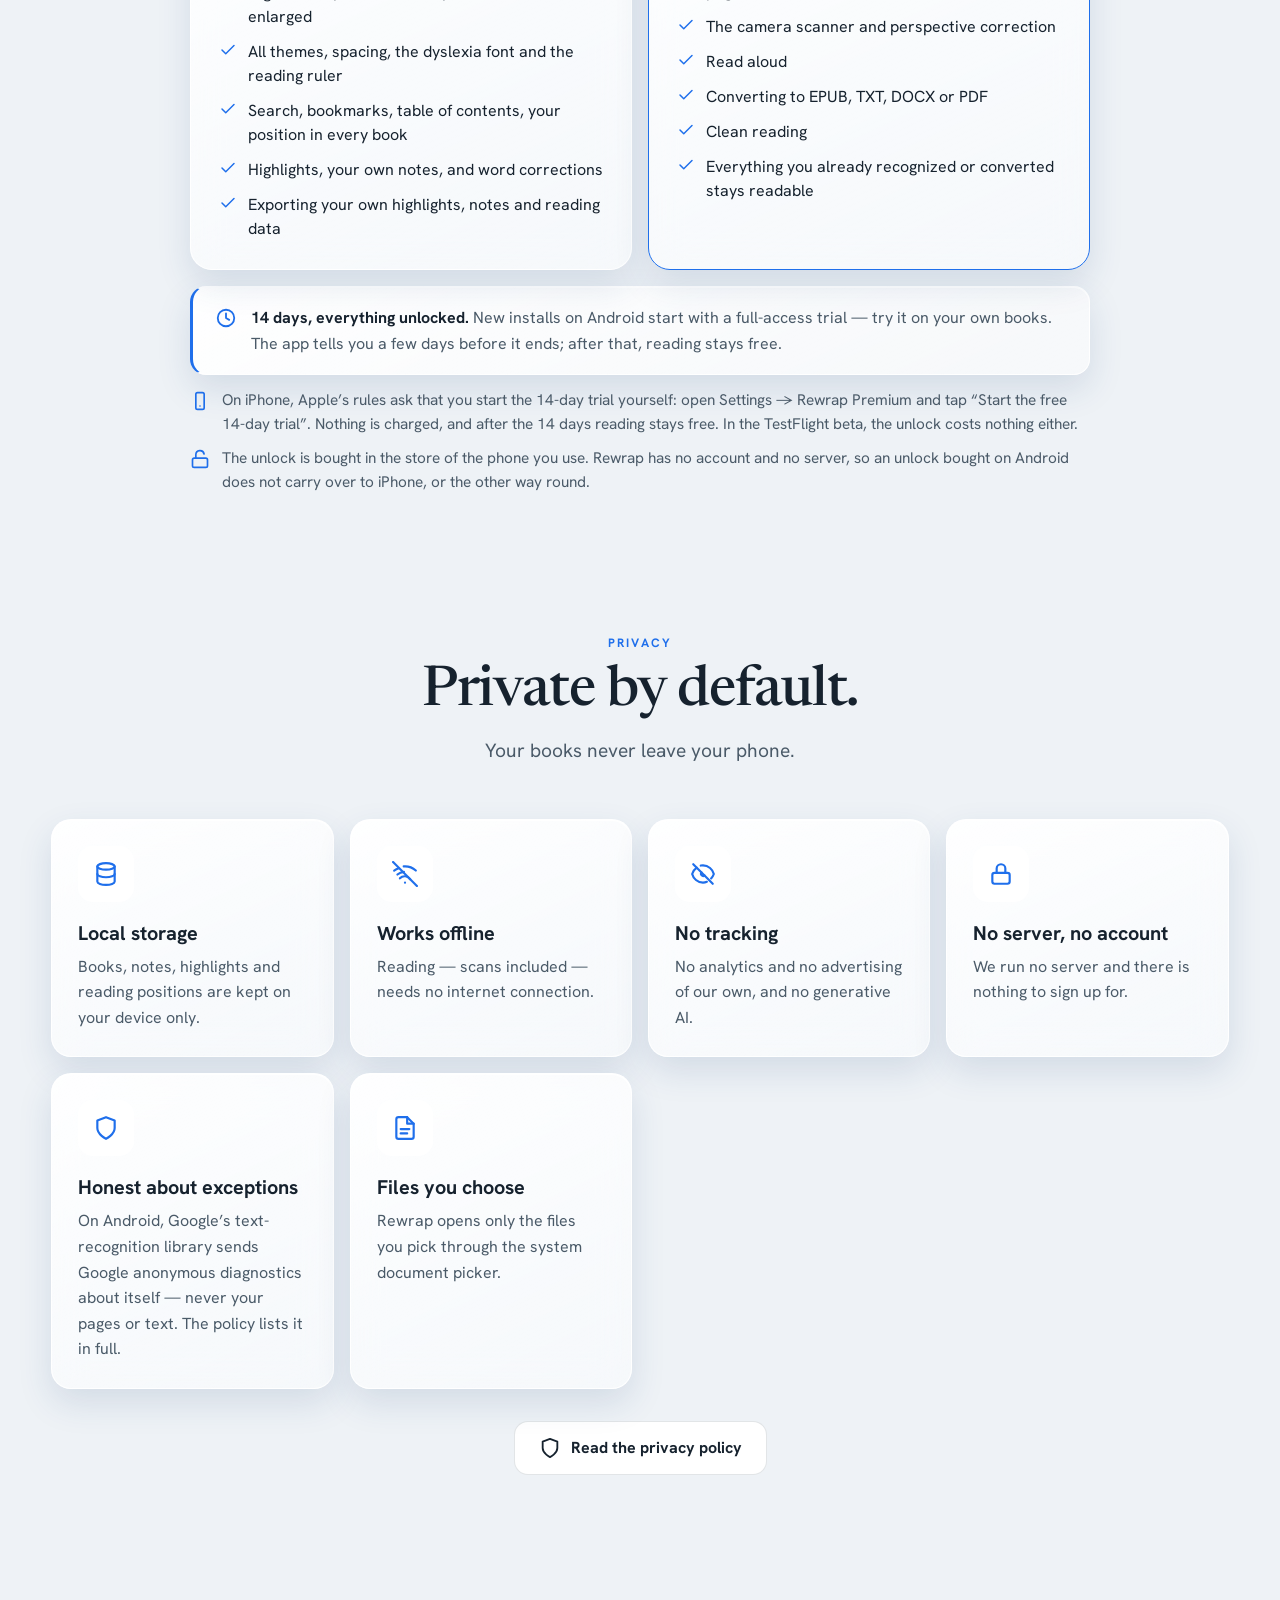
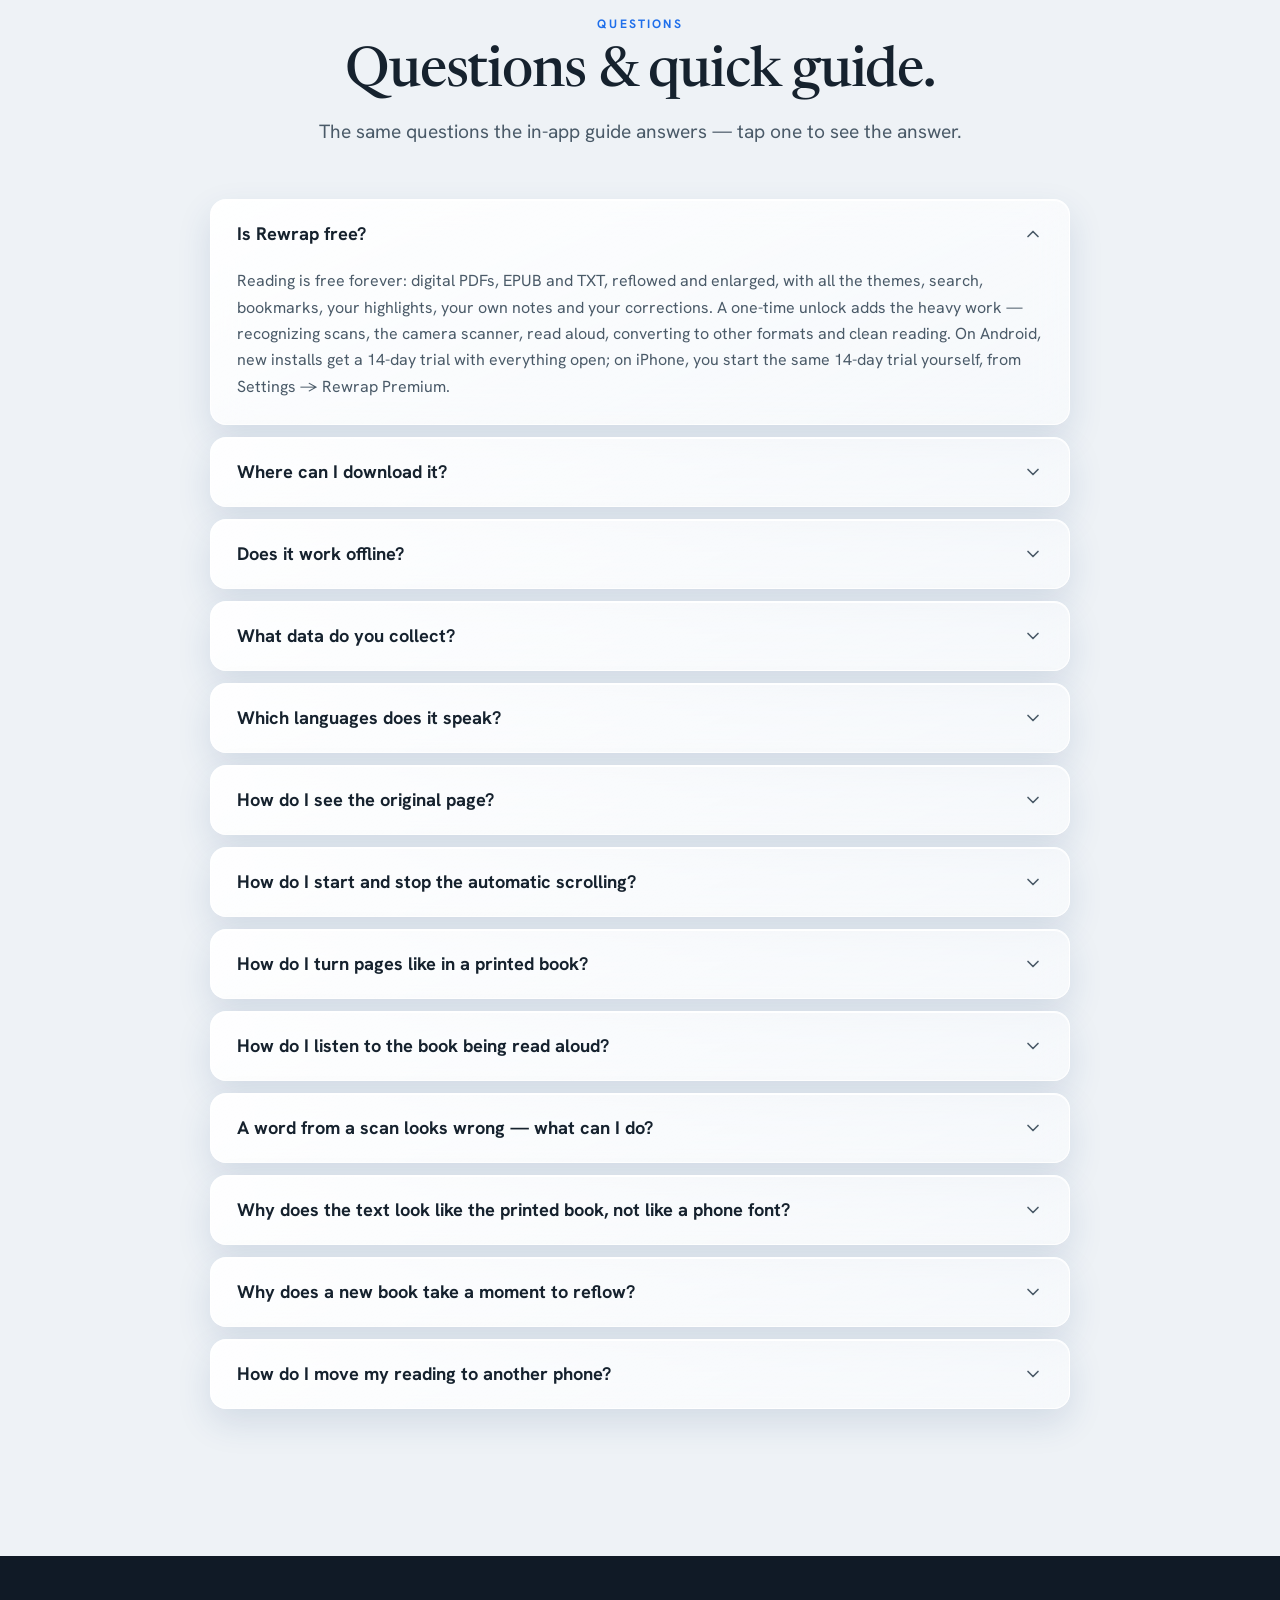
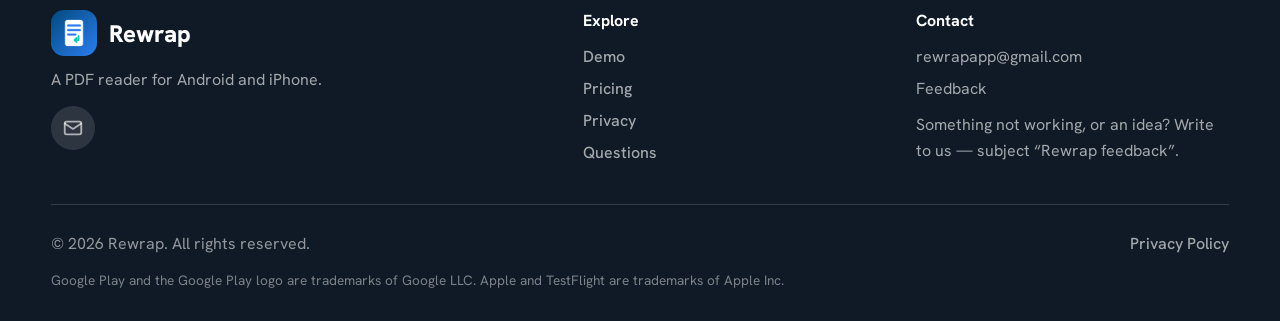
==== commit bdb749d1: "Fix mobile mock phone: single bezel frame, visible horizontal margins, and 100svh vertical fit" ====
--- a/index.html
+++ b/index.html
@@ -17,7 +17,7 @@
 <link rel="preconnect" href="https://fonts.googleapis.com" />
 <link rel="preconnect" href="https://fonts.gstatic.com" crossorigin />
 <link href="https://fonts.googleapis.com/css2?family=Newsreader:opsz,wght@6..72,400;6..72,500;6..72,600&family=Hanken+Grotesk:wght@400;500;600;700;800&display=swap" rel="stylesheet" />
-<link rel="stylesheet" href="/src/styles.css?v=8" />
+<link rel="stylesheet" href="/src/styles.css?v=9" />
 <title>Rewrap — read PDFs the way small screens deserve</title>
 <script>
 // Set the theme before first paint so the page never flashes the wrong one.
@@ -100,7 +100,7 @@
 <iframe
   id="app-demo-iframe"
   class="app-demo"
-  src="demo/index.html?v=5&lang=en"
+  src="demo/index.html?v=9&lang=en"
   title="Rewrap interactive app demo"
   loading="lazy"
 ></iframe>
@@ -204,6 +204,6 @@
 <p class="footer-marks" data-i18n="footer_marks"></p>
 </footer>
 <button class="back-to-top" id="back-to-top" aria-label="Back to top"><span data-icon="chevronUp"></span></button>
-<script type="module" src="/src/app.js?v=8"></script>
+<script type="module" src="/src/app.js?v=9"></script>
 </body>
 </html>
--- a/src/styles.css
+++ b/src/styles.css
@@ -283,25 +283,23 @@
   justify-content: center;
   align-items: center;
   width: 100%;
-  max-width: 100vw;
-  padding: 24px 0 48px;
-  overflow: hidden;
+  max-width: 100%;
+  padding: 16px 12px 36px;
 }
 .phone-frame {
   position: relative;
-  width: 390px;
-  height: 844px;
-  max-width: calc(100vw - 36px);
-  aspect-ratio: 390 / 844;
-  border-radius: 52px;
-  background: #000;
+  box-sizing: border-box;
+  width: 364px;
+  height: min(736px, calc(100vh - 96px));
+  height: min(736px, calc(100dvh - 96px));
+  padding: 11px;
+  border-radius: 48px;
+  background: #18181b;
+  border: 2.5px solid #3f3f46;
   box-shadow:
-    0 0 0 1px rgba(255, 255, 255, 0.16),
-    0 0 0 4px #1c1c1f,
-    0 0 0 11px #27272a,
-    0 0 0 12px #18181b,
-    0 32px 84px -8px rgba(0, 0, 0, 0.65),
-    0 16px 36px rgba(0, 0, 0, 0.35);
+    inset 0 0 0 1px rgba(255, 255, 255, 0.14),
+    0 24px 60px -8px rgba(0, 0, 0, 0.6),
+    0 12px 28px rgba(0, 0, 0, 0.35);
   display: flex;
   justify-content: center;
   align-items: center;
@@ -310,22 +308,22 @@
 .phone-frame::before {
   content: "";
   position: absolute;
-  left: -15px;
-  top: 155px;
+  left: -5px;
+  top: 140px;
   width: 3px;
-  height: 48px;
-  background: #27272a;
+  height: 44px;
+  background: #3f3f46;
   border-radius: 2px 0 0 2px;
-  box-shadow: 0 65px 0 #27272a;
+  box-shadow: 0 58px 0 #3f3f46;
 }
 .phone-frame::after {
   content: "";
   position: absolute;
-  right: -15px;
-  top: 190px;
+  right: -5px;
+  top: 175px;
   width: 3px;
-  height: 78px;
-  background: #27272a;
+  height: 70px;
+  background: #3f3f46;
   border-radius: 0 2px 2px 0;
 }
 .app-demo {
@@ -333,24 +331,28 @@
   width: 100%;
   height: 100%;
   border: none;
-  border-radius: 40px;
-  background: transparent;
+  border-radius: 35px;
+  background: #0f1116;
   overflow: hidden;
-}
-@media (max-width: 440px) {
+  box-shadow: 0 0 0 1px rgba(0, 0, 0, 0.5);
+}
+@media (max-width: 640px) {
+  .demo-wrap {
+    padding: 8px 8px 24px;
+  }
   .phone-frame {
-    border-radius: 44px;
+    width: min(308px, calc(100% - 28px));
+    height: min(576px, calc(100vh - 150px));
+    height: min(576px, calc(100svh - 86px));
+    padding: 10px;
+    border-radius: 42px;
+    border: 2.5px solid #52525b;
     box-shadow:
-      0 0 0 1px rgba(255, 255, 255, 0.14),
-      0 0 0 3px #1c1c1f,
-      0 0 0 8px #27272a,
-      0 20px 50px rgba(0, 0, 0, 0.45);
-  }
-  .phone-frame::before, .phone-frame::after {
-    display: none;
+      inset 0 0 0 1px rgba(255, 255, 255, 0.18),
+      0 18px 44px rgba(0, 0, 0, 0.55);
   }
   .app-demo {
-    border-radius: 36px;
+    border-radius: 30px;
   }
 }
 
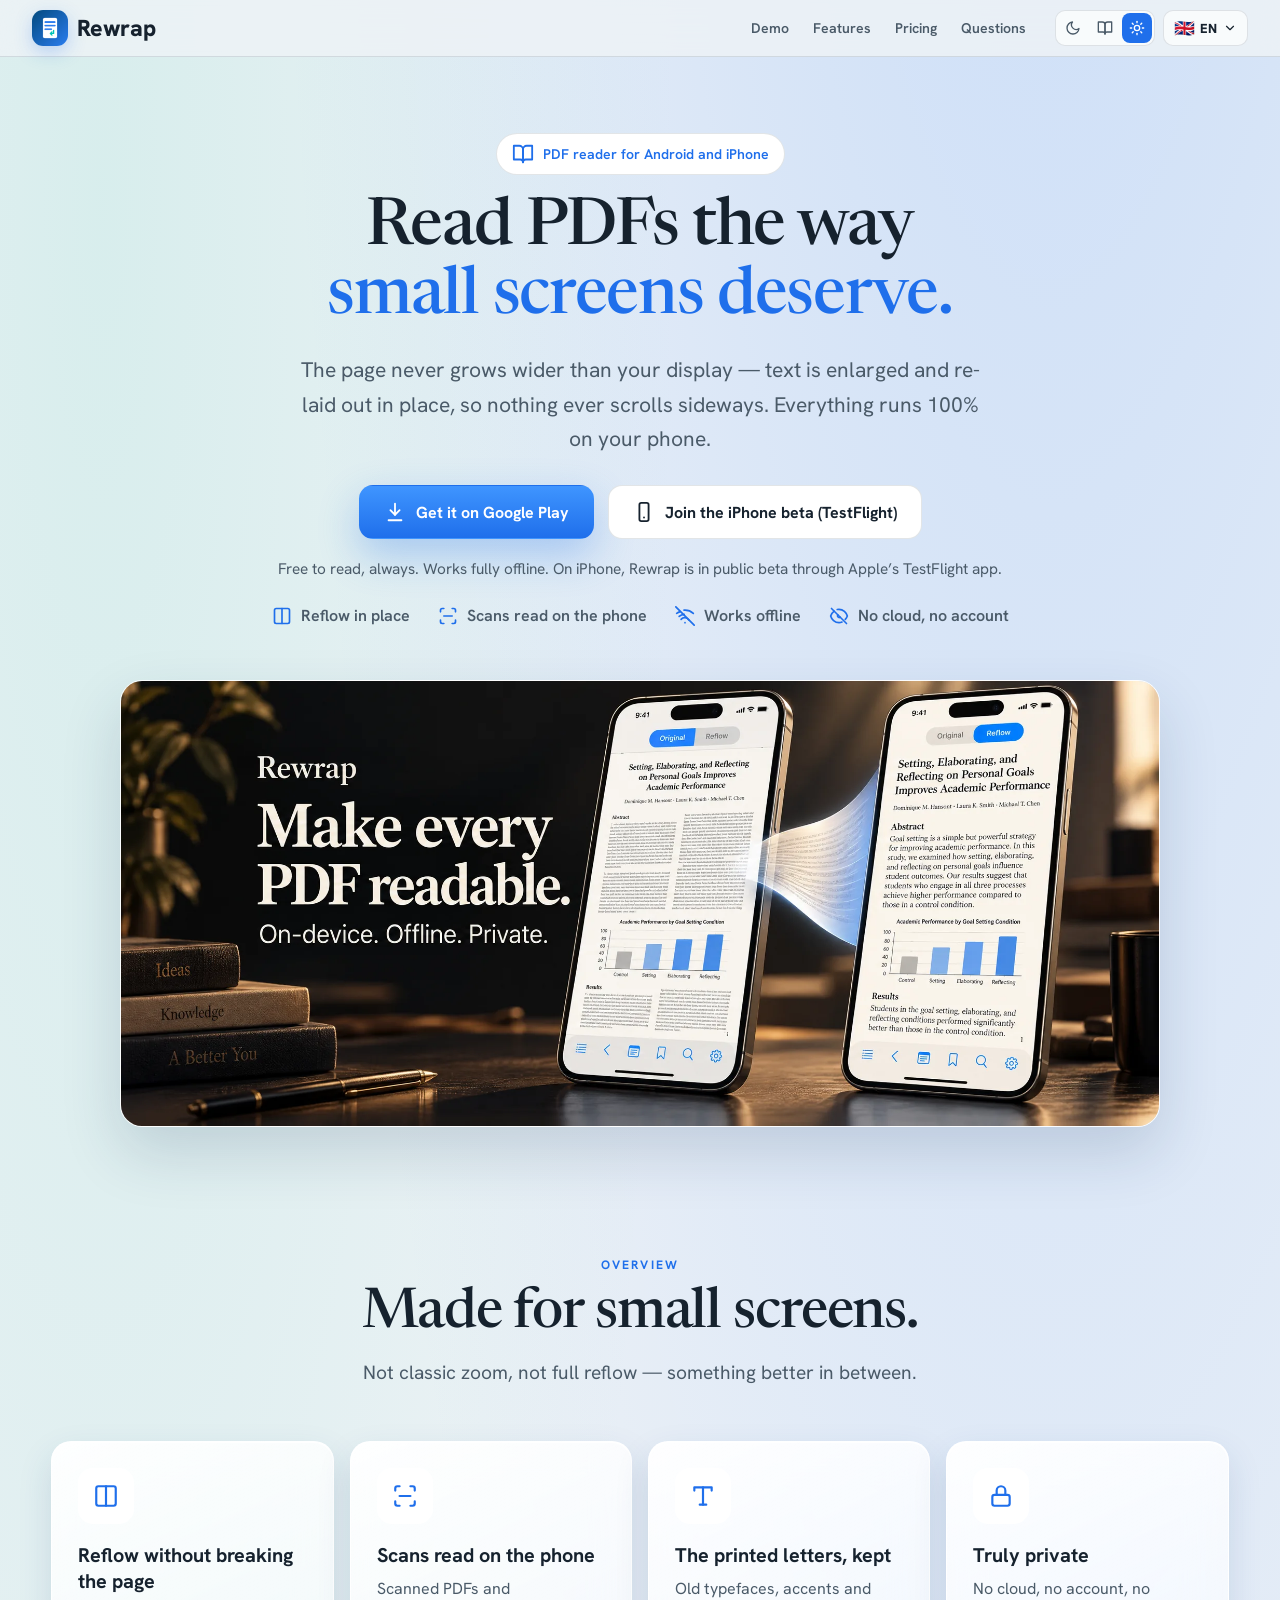
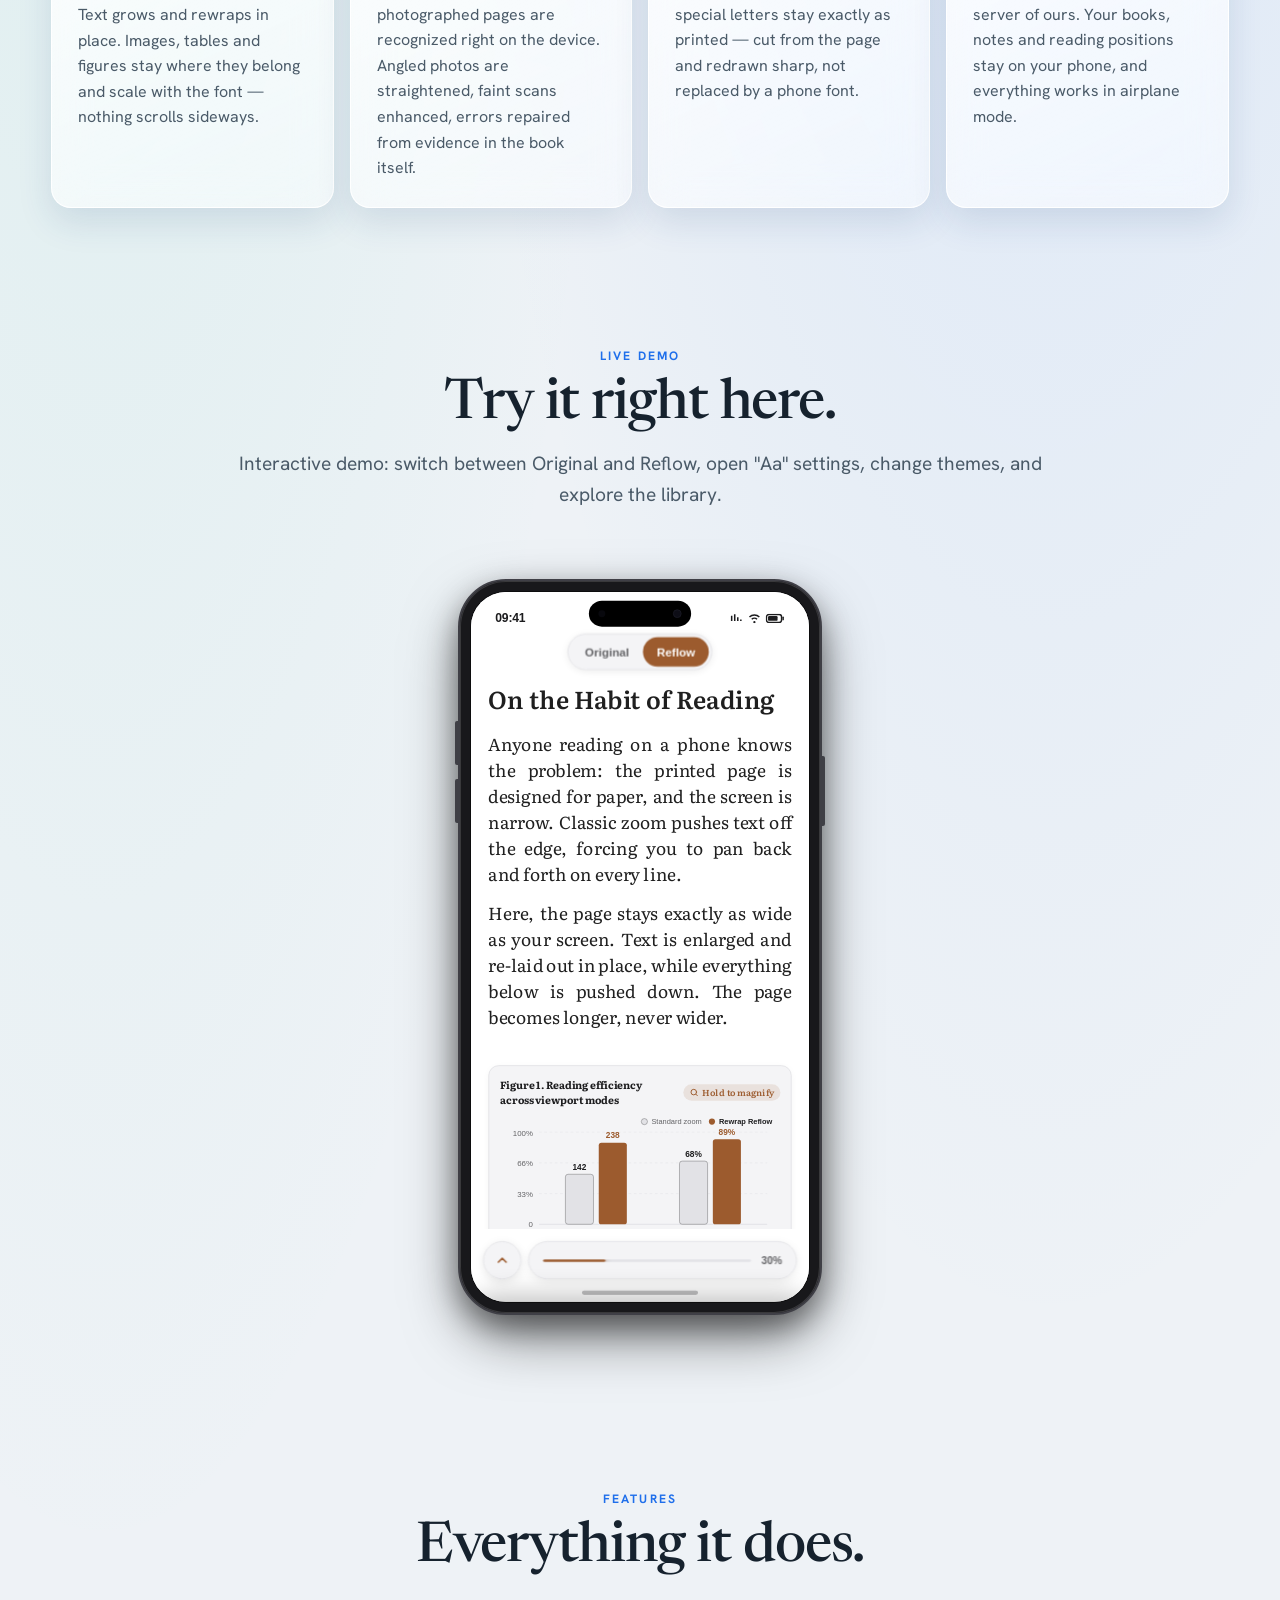
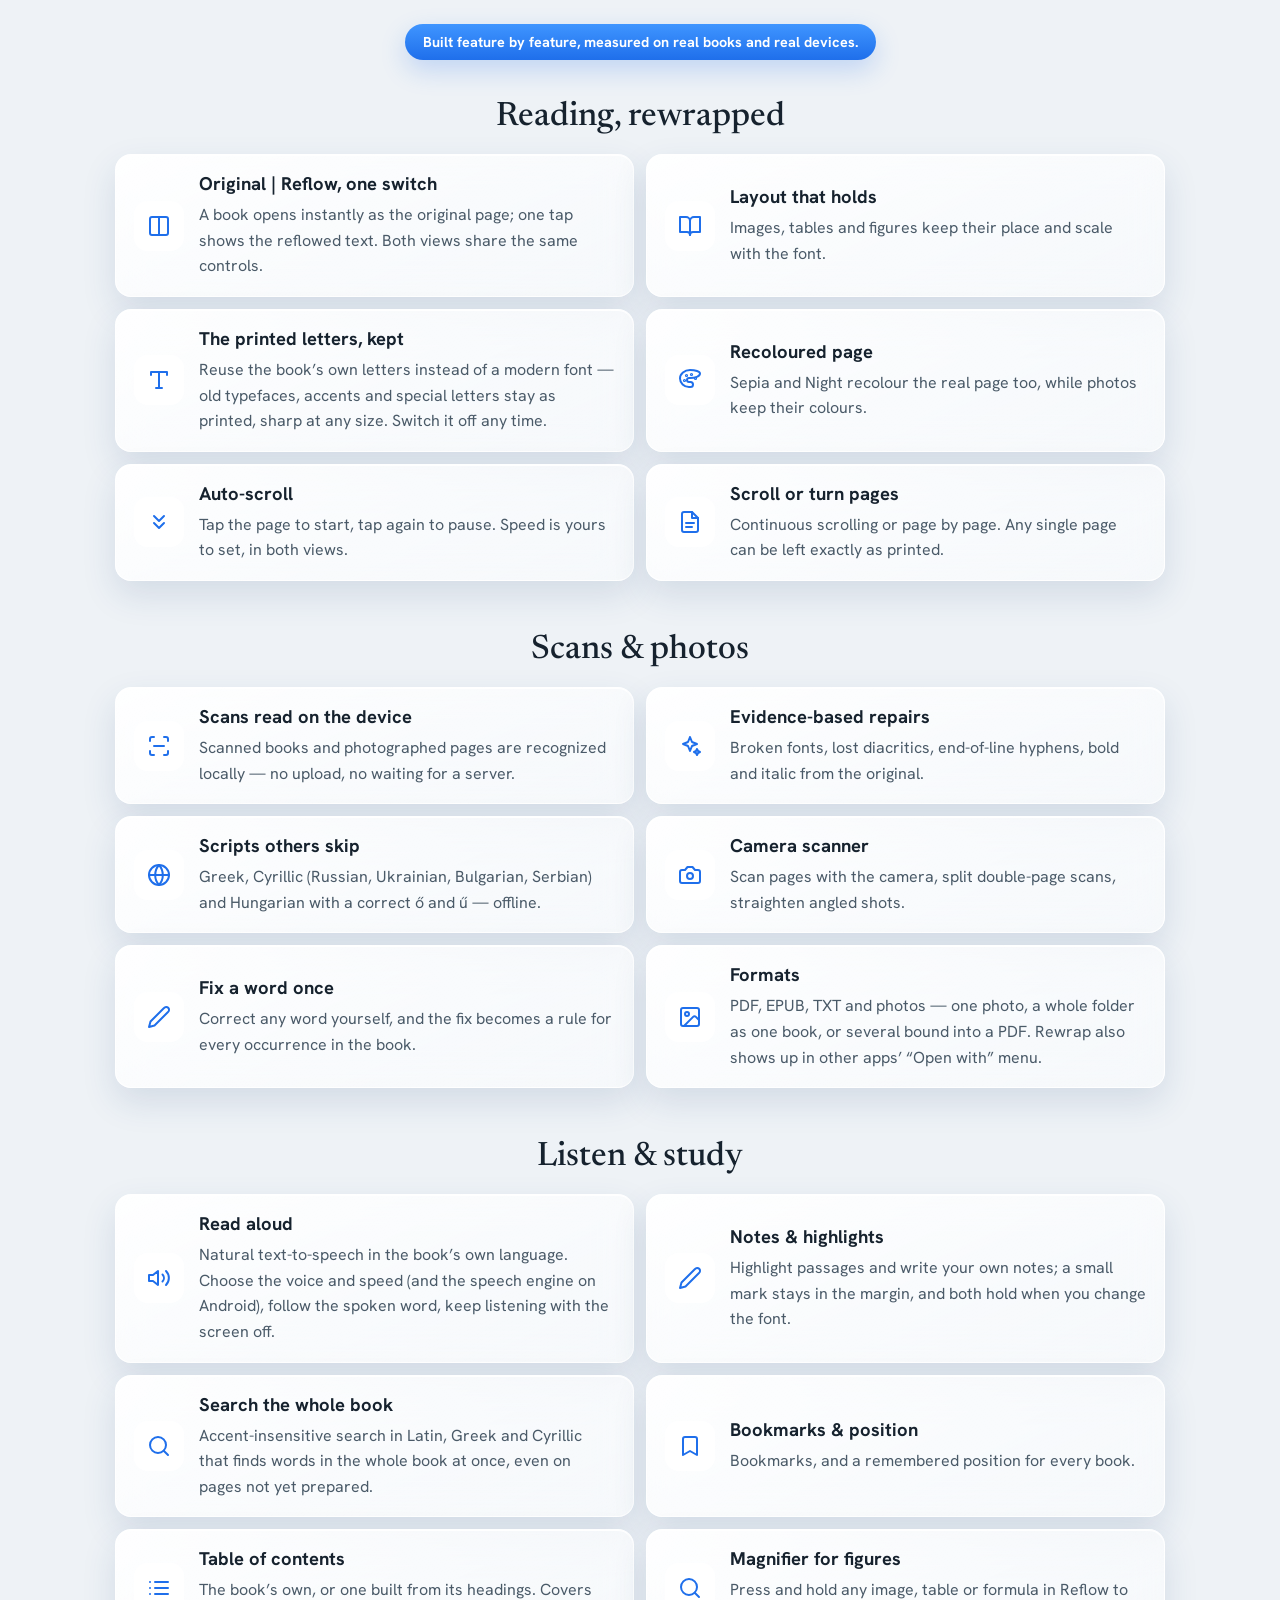
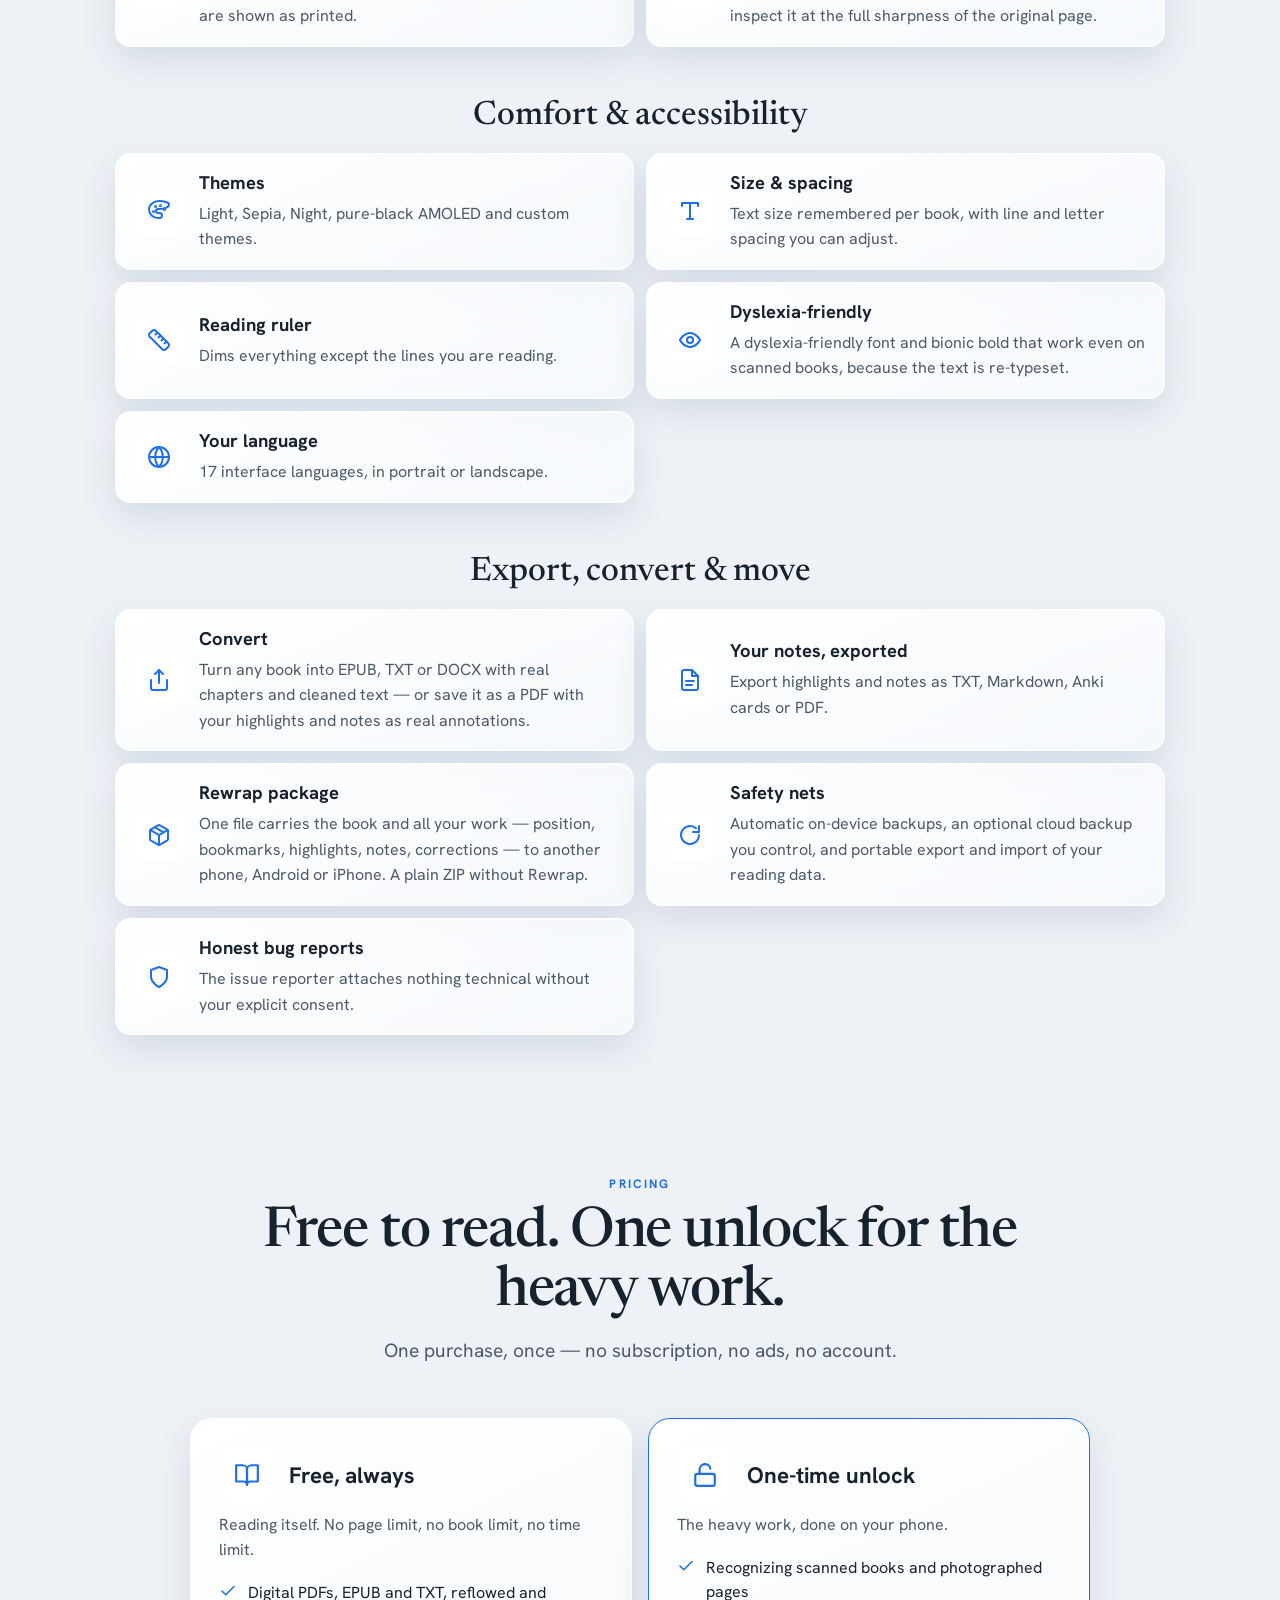
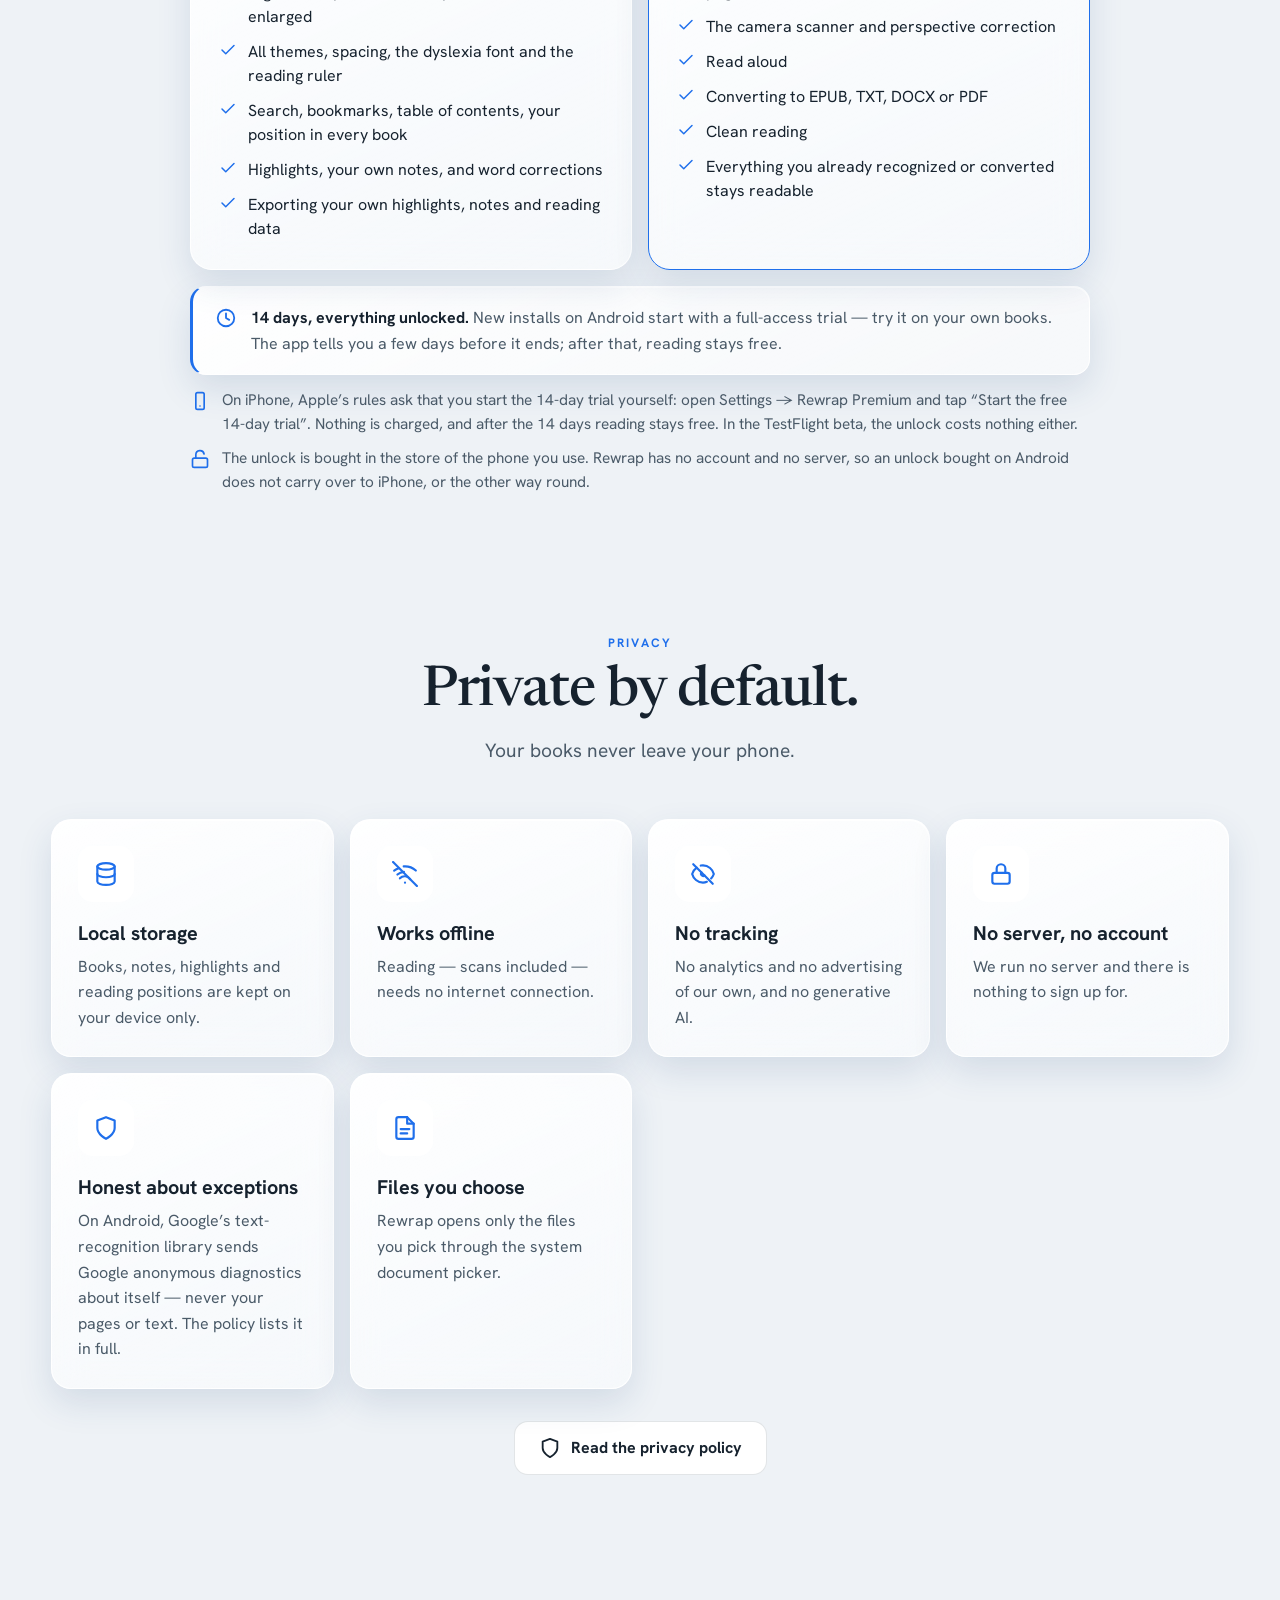
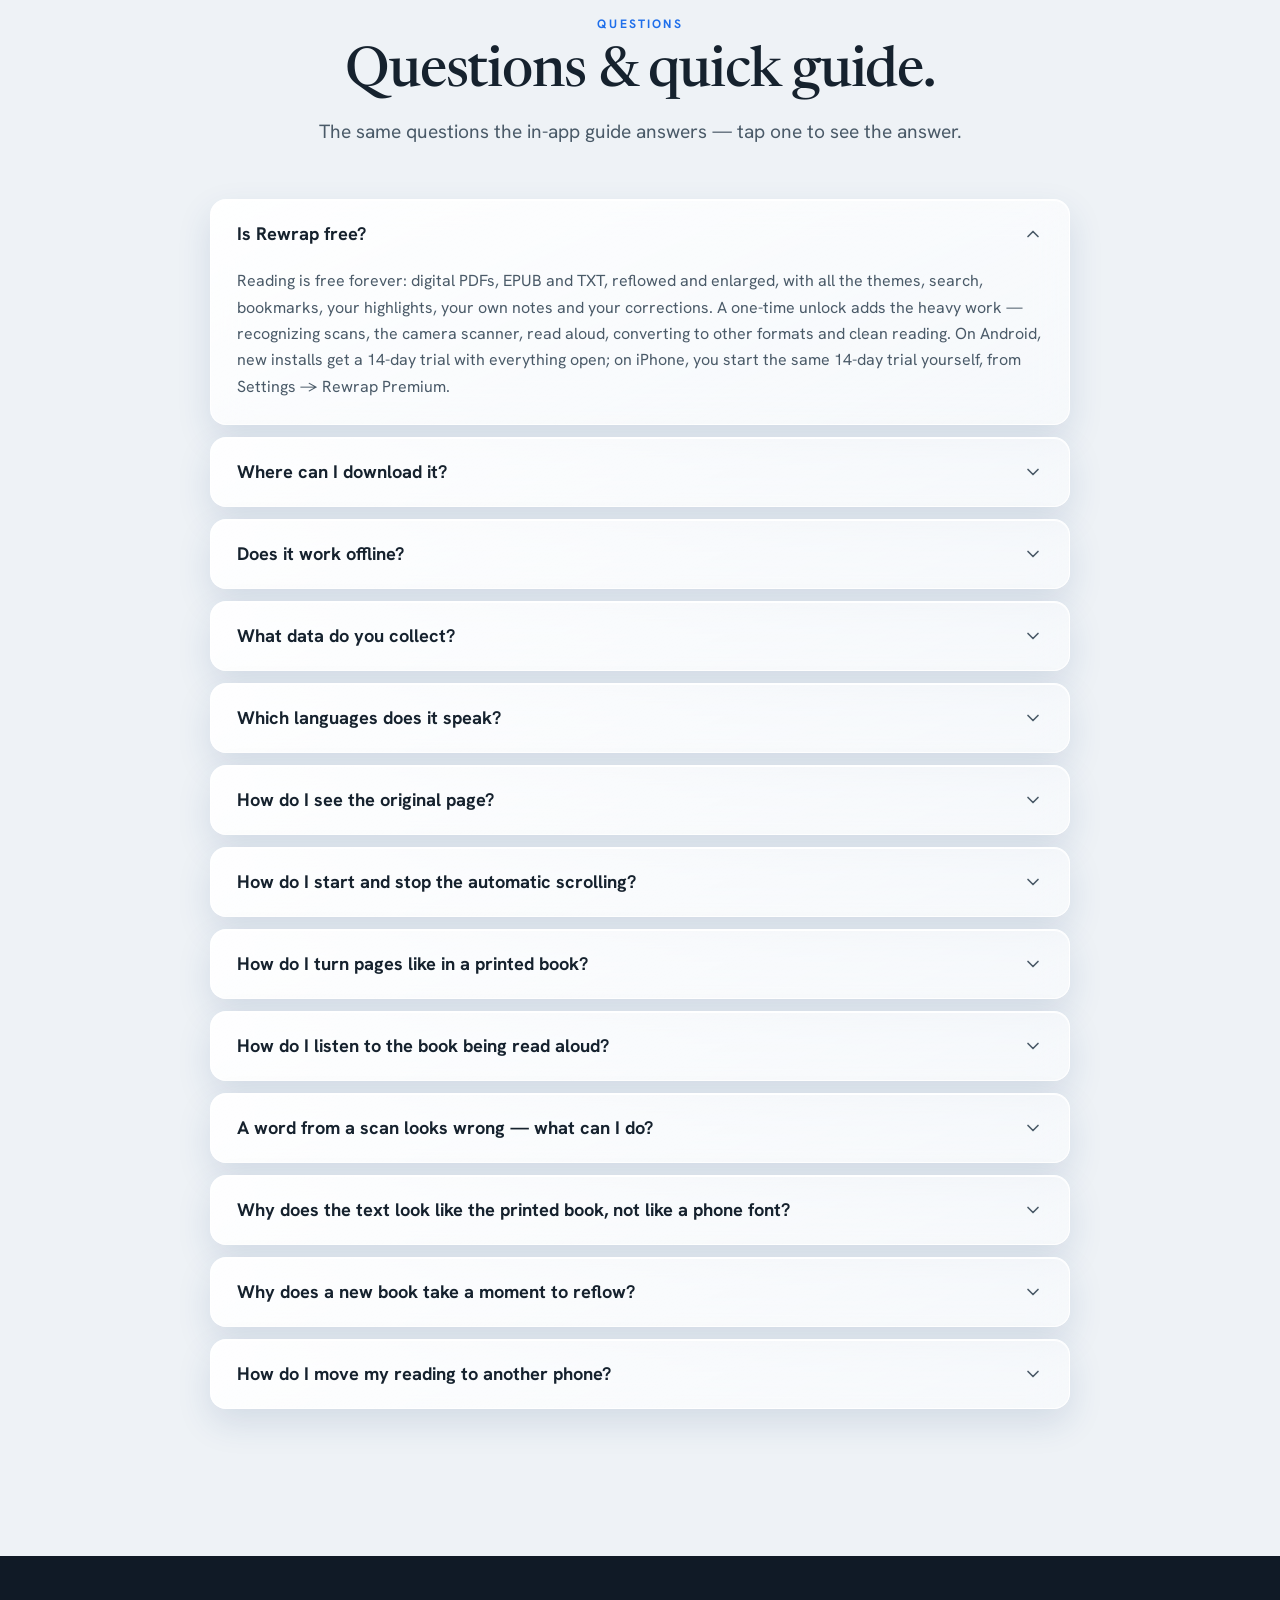
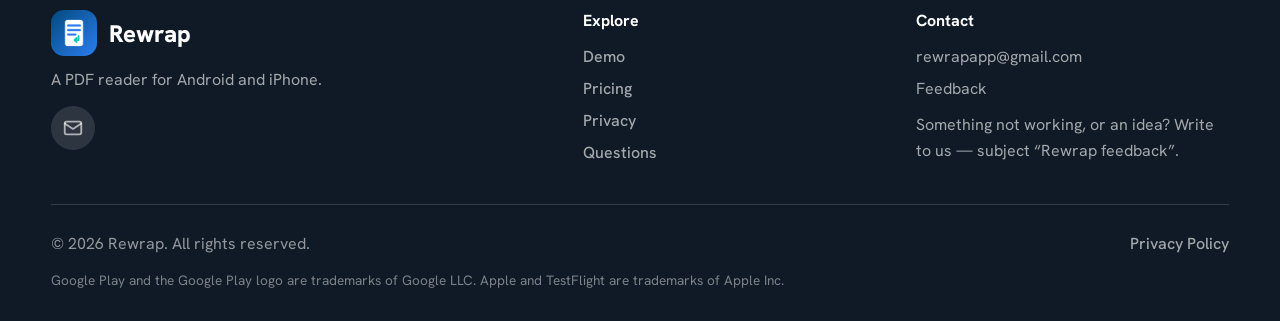
==== commit 934fcfb1: "Align website copy (9 langs) and live demo with Rewrap Facelift v4 (b335)" ====
--- a/index.html
+++ b/index.html
@@ -17,7 +17,7 @@
 <link rel="preconnect" href="https://fonts.googleapis.com" />
 <link rel="preconnect" href="https://fonts.gstatic.com" crossorigin />
 <link href="https://fonts.googleapis.com/css2?family=Newsreader:opsz,wght@6..72,400;6..72,500;6..72,600&family=Hanken+Grotesk:wght@400;500;600;700;800&display=swap" rel="stylesheet" />
-<link rel="stylesheet" href="/src/styles.css?v=9" />
+<link rel="stylesheet" href="/src/styles.css?v=11" />
 <title>Rewrap — read PDFs the way small screens deserve</title>
 <script>
 // Set the theme before first paint so the page never flashes the wrong one.
@@ -100,7 +100,7 @@
 <iframe
   id="app-demo-iframe"
   class="app-demo"
-  src="demo/index.html?v=9&lang=en"
+  src="demo/index.html?v=11&lang=en"
   title="Rewrap interactive app demo"
   loading="lazy"
 ></iframe>
@@ -204,6 +204,6 @@
 <p class="footer-marks" data-i18n="footer_marks"></p>
 </footer>
 <button class="back-to-top" id="back-to-top" aria-label="Back to top"><span data-icon="chevronUp"></span></button>
-<script type="module" src="/src/app.js?v=9"></script>
+<script type="module" src="/src/app.js?v=11"></script>
 </body>
 </html>
--- a/src/styles.css
+++ b/src/styles.css
@@ -75,7 +75,7 @@
 * { box-sizing: border-box; }
 html {
   scroll-behavior: smooth;
-  overflow-x: hidden;
+  overflow-x: clip;
   overscroll-behavior-x: none;
   max-width: 100%;
   width: 100%;
@@ -89,7 +89,7 @@
   color: var(--ink);
   background: var(--page-bg), var(--bg);
   background-color: var(--bg);
-  overflow-x: hidden;
+  overflow-x: clip;
   overscroll-behavior-x: none;
   touch-action: pan-y pinch-zoom;
   transition: background-color .4s ease, color .4s ease;
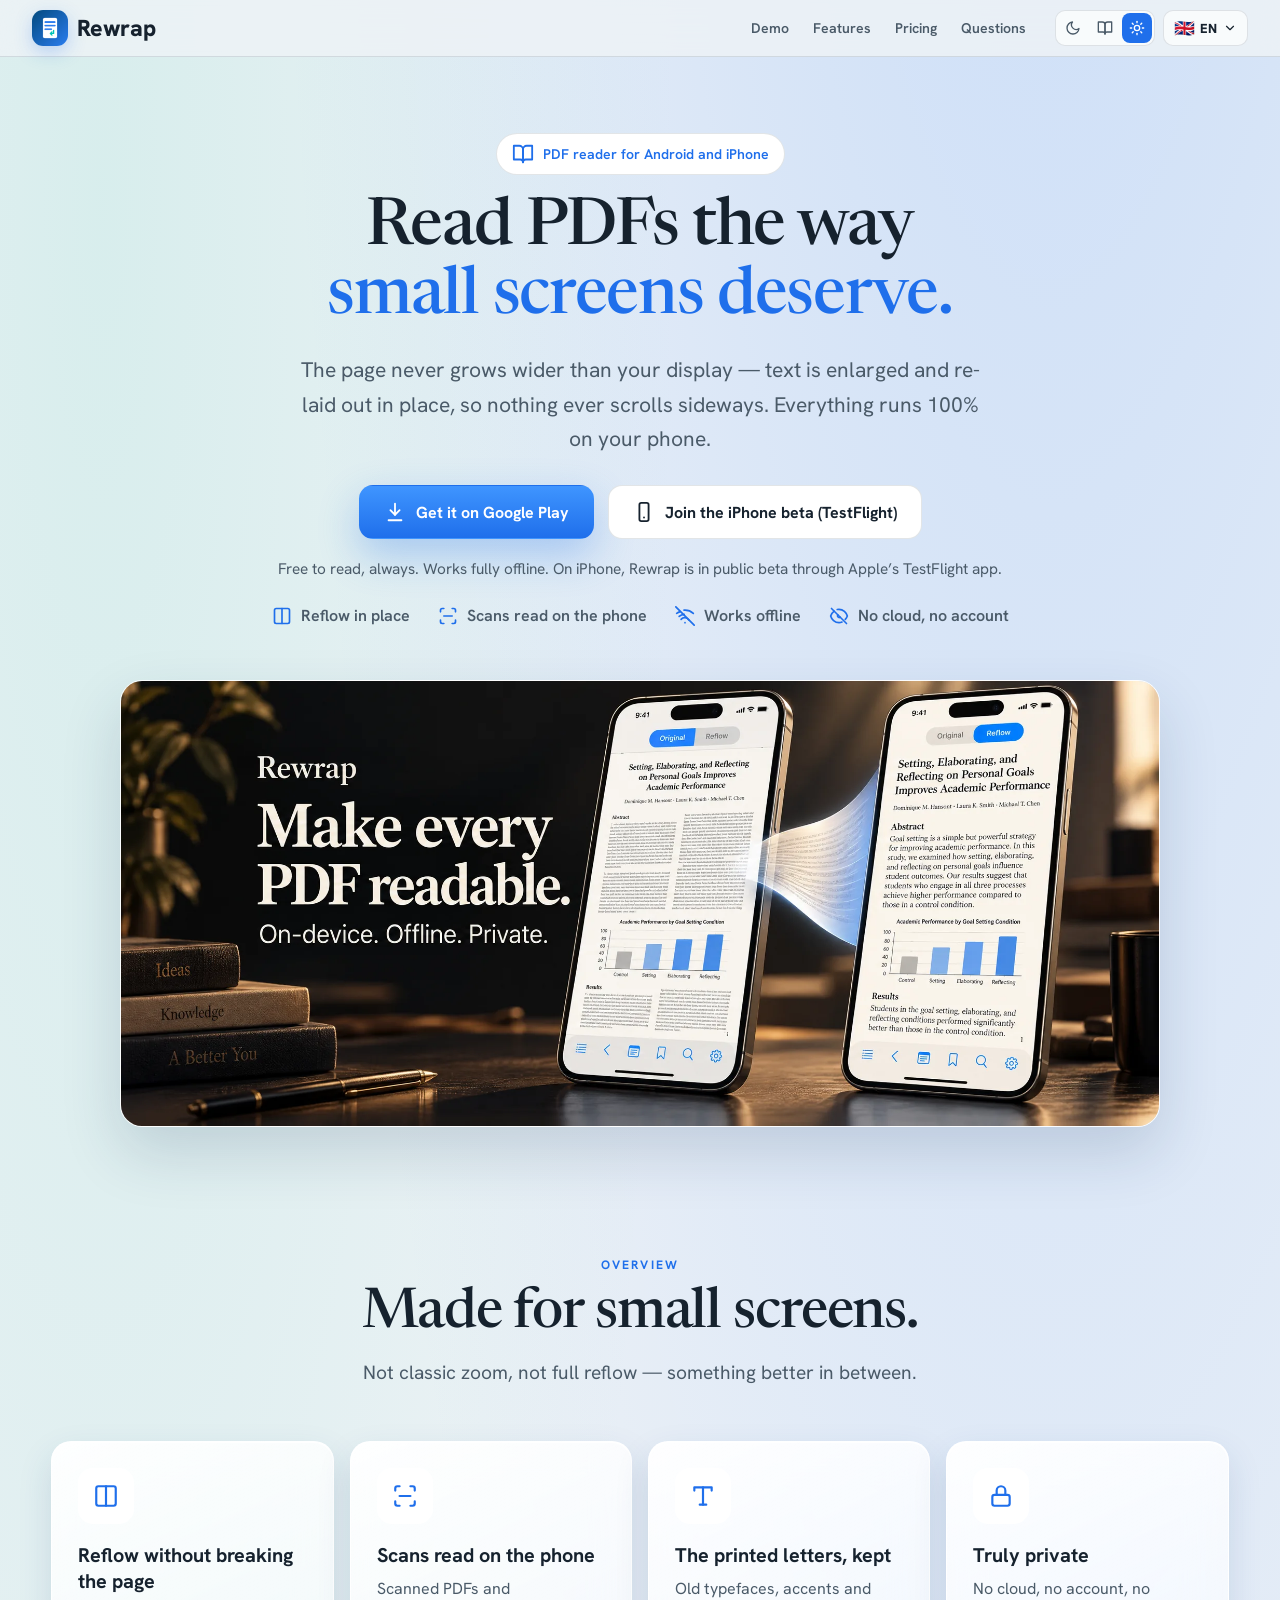
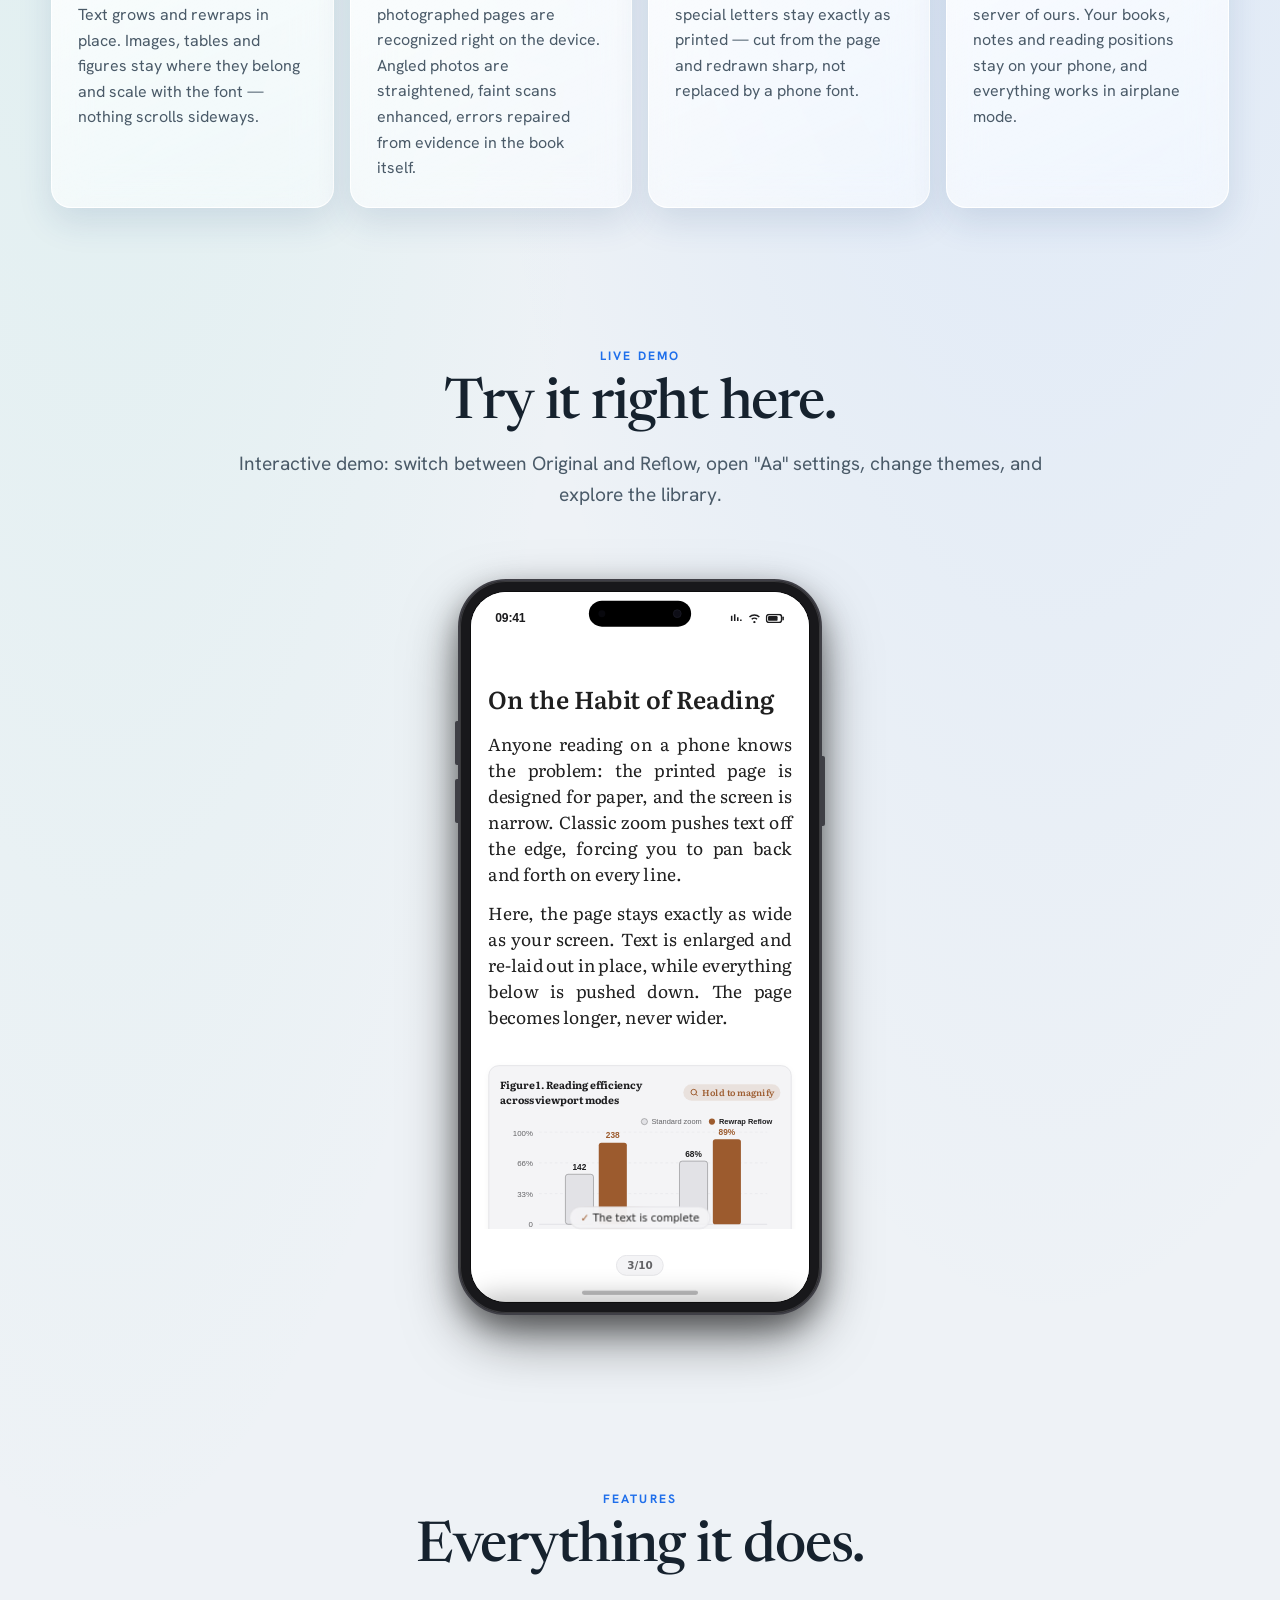
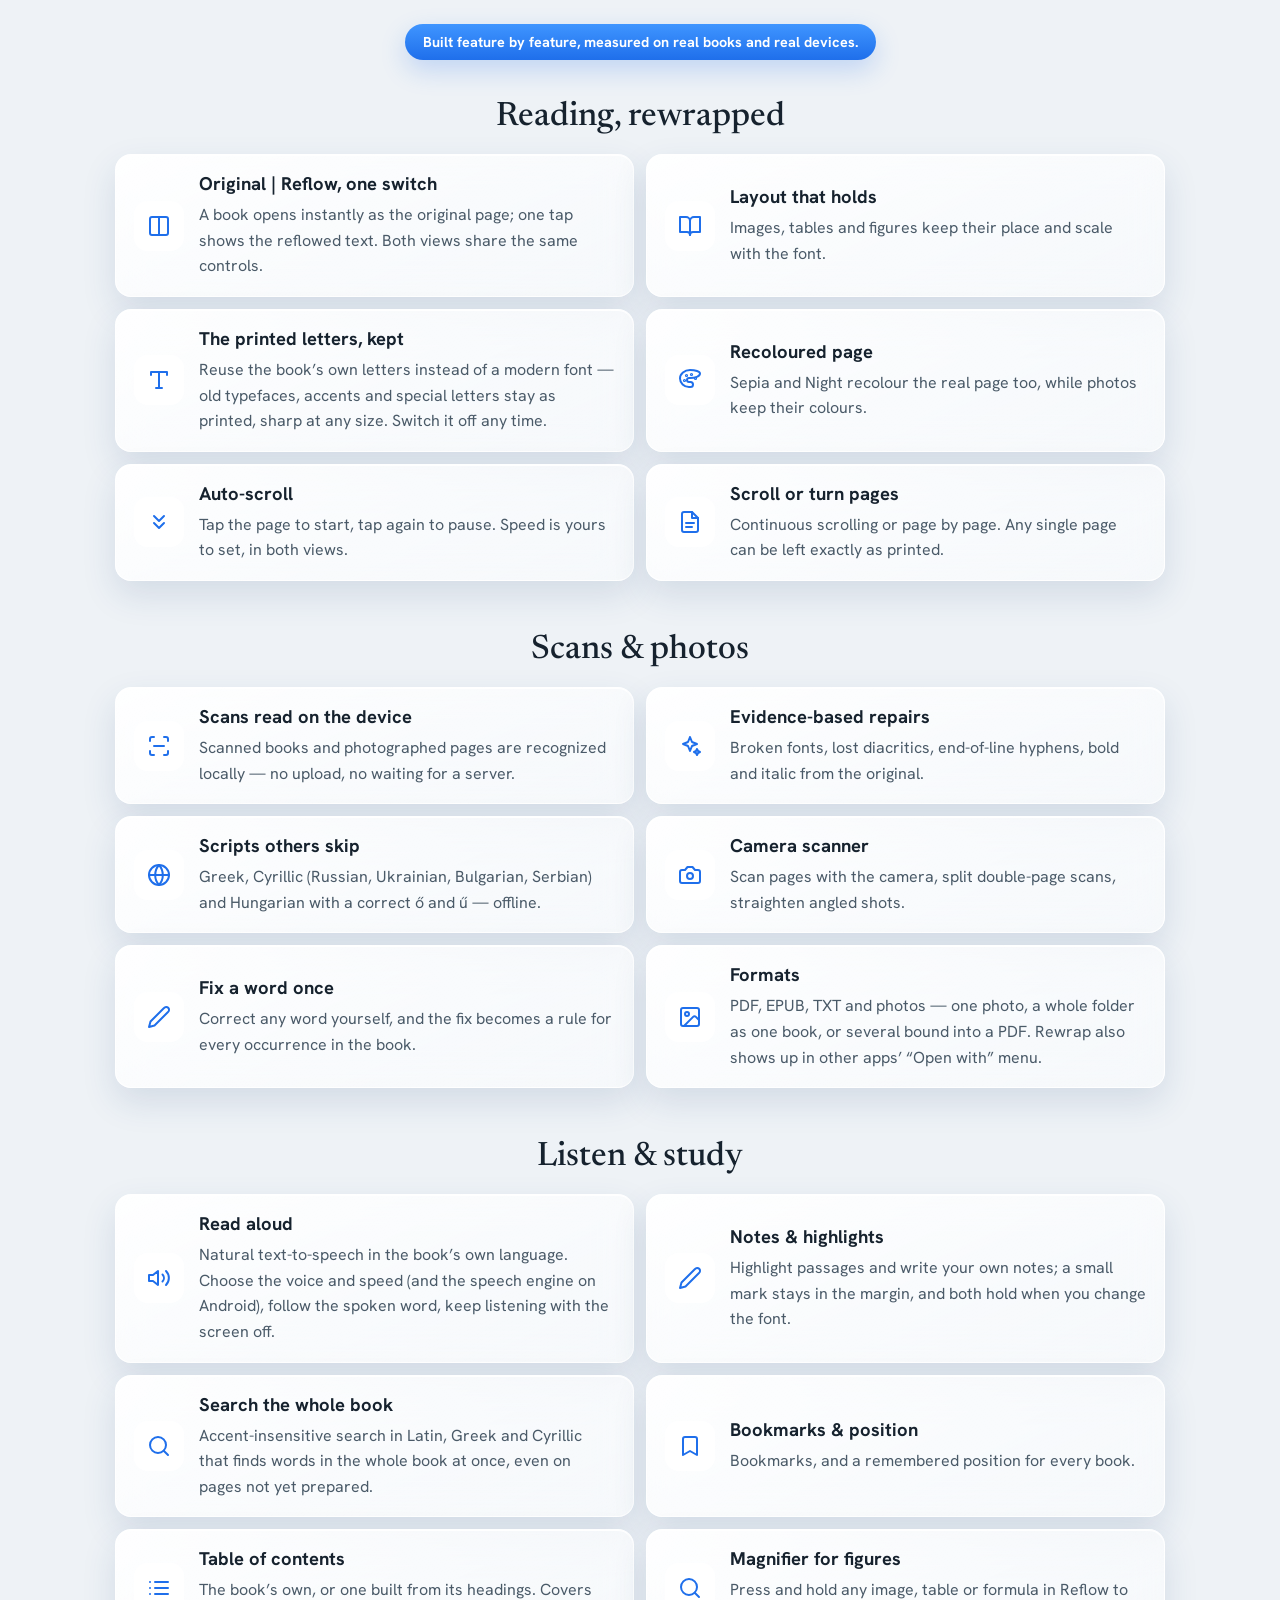
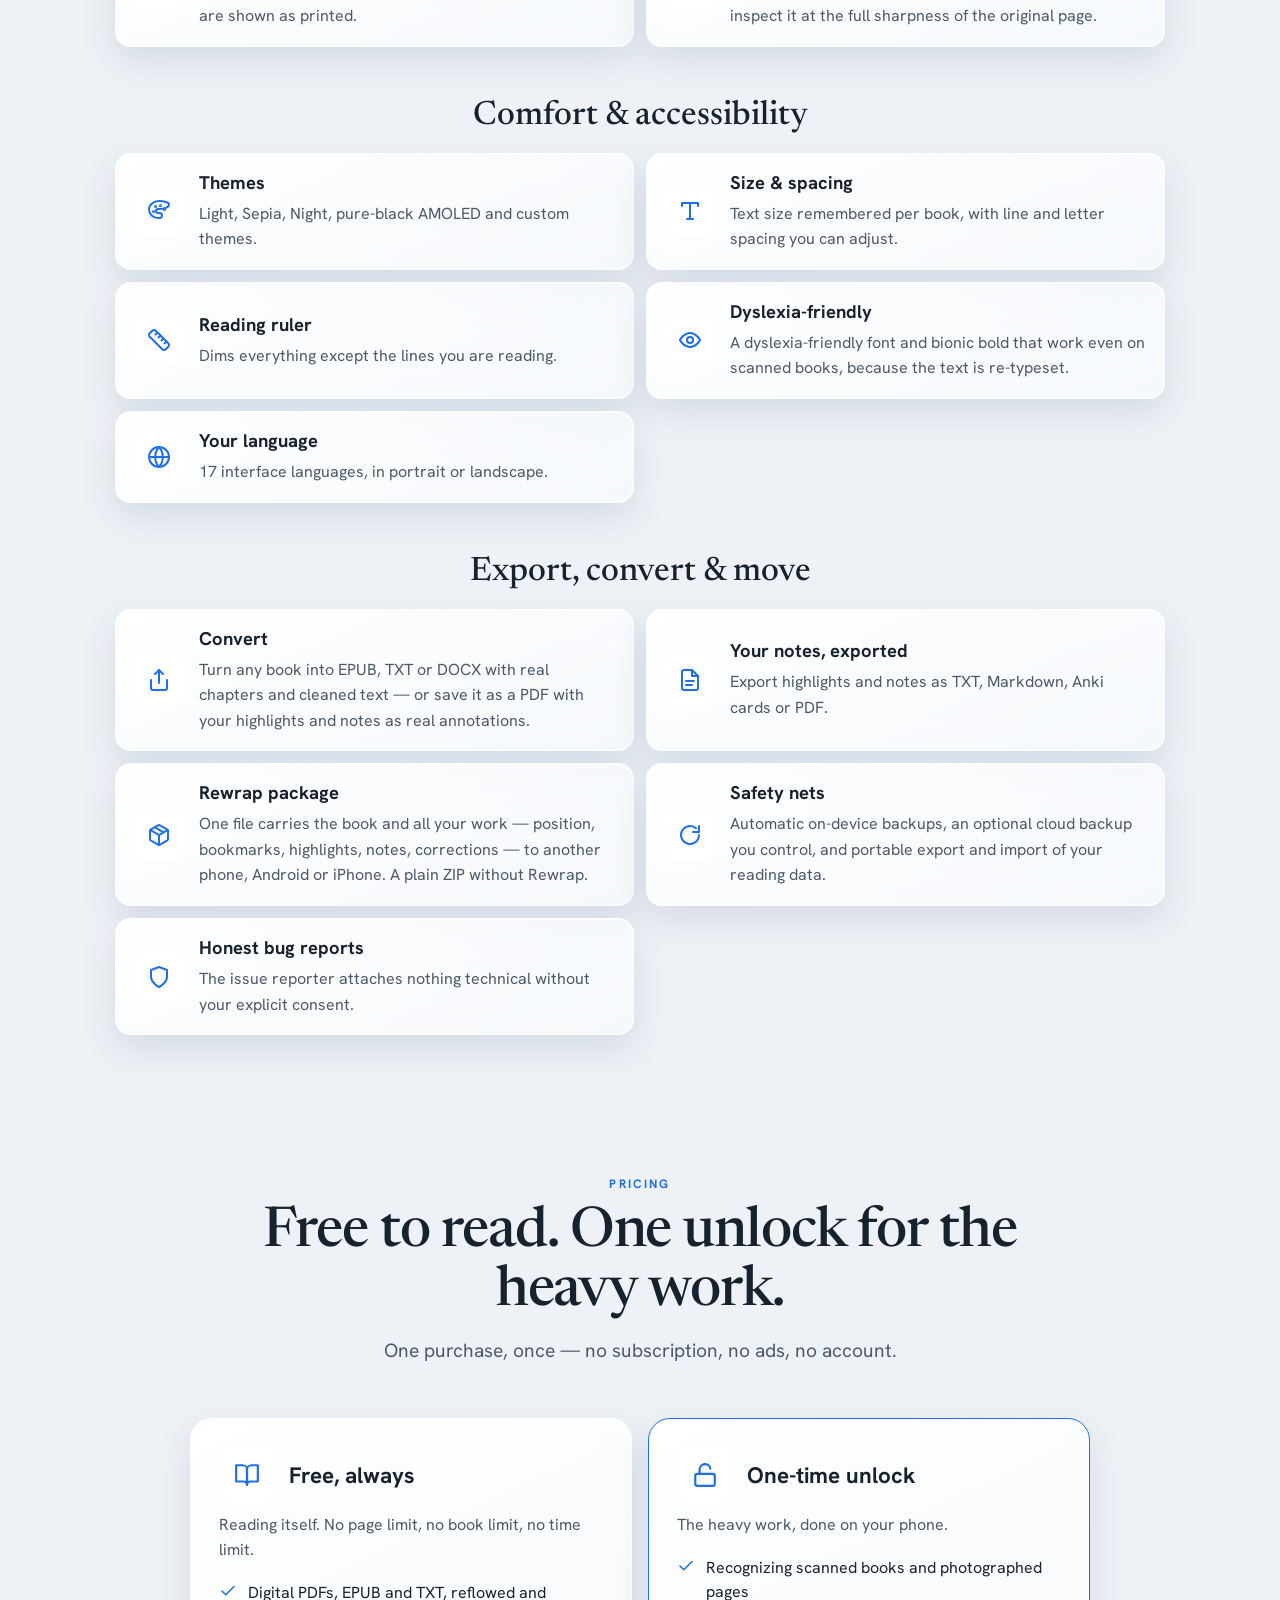
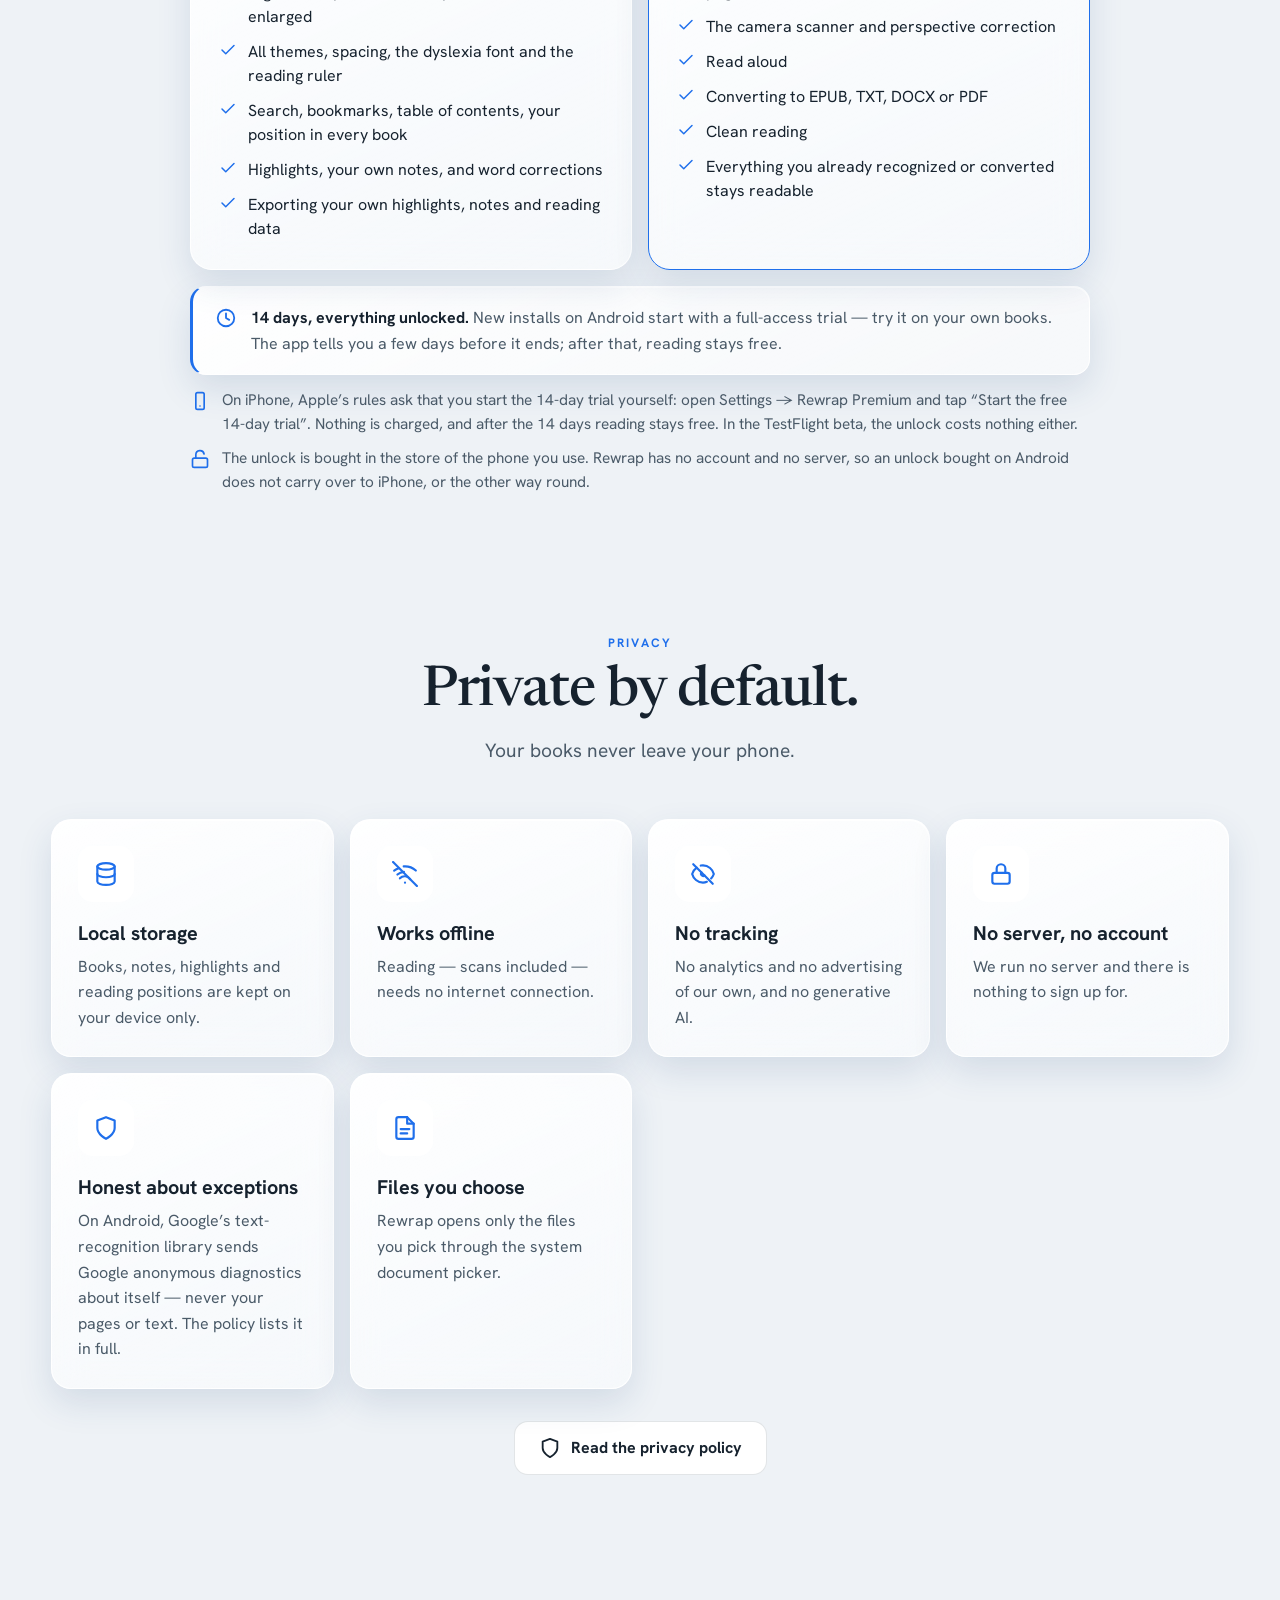
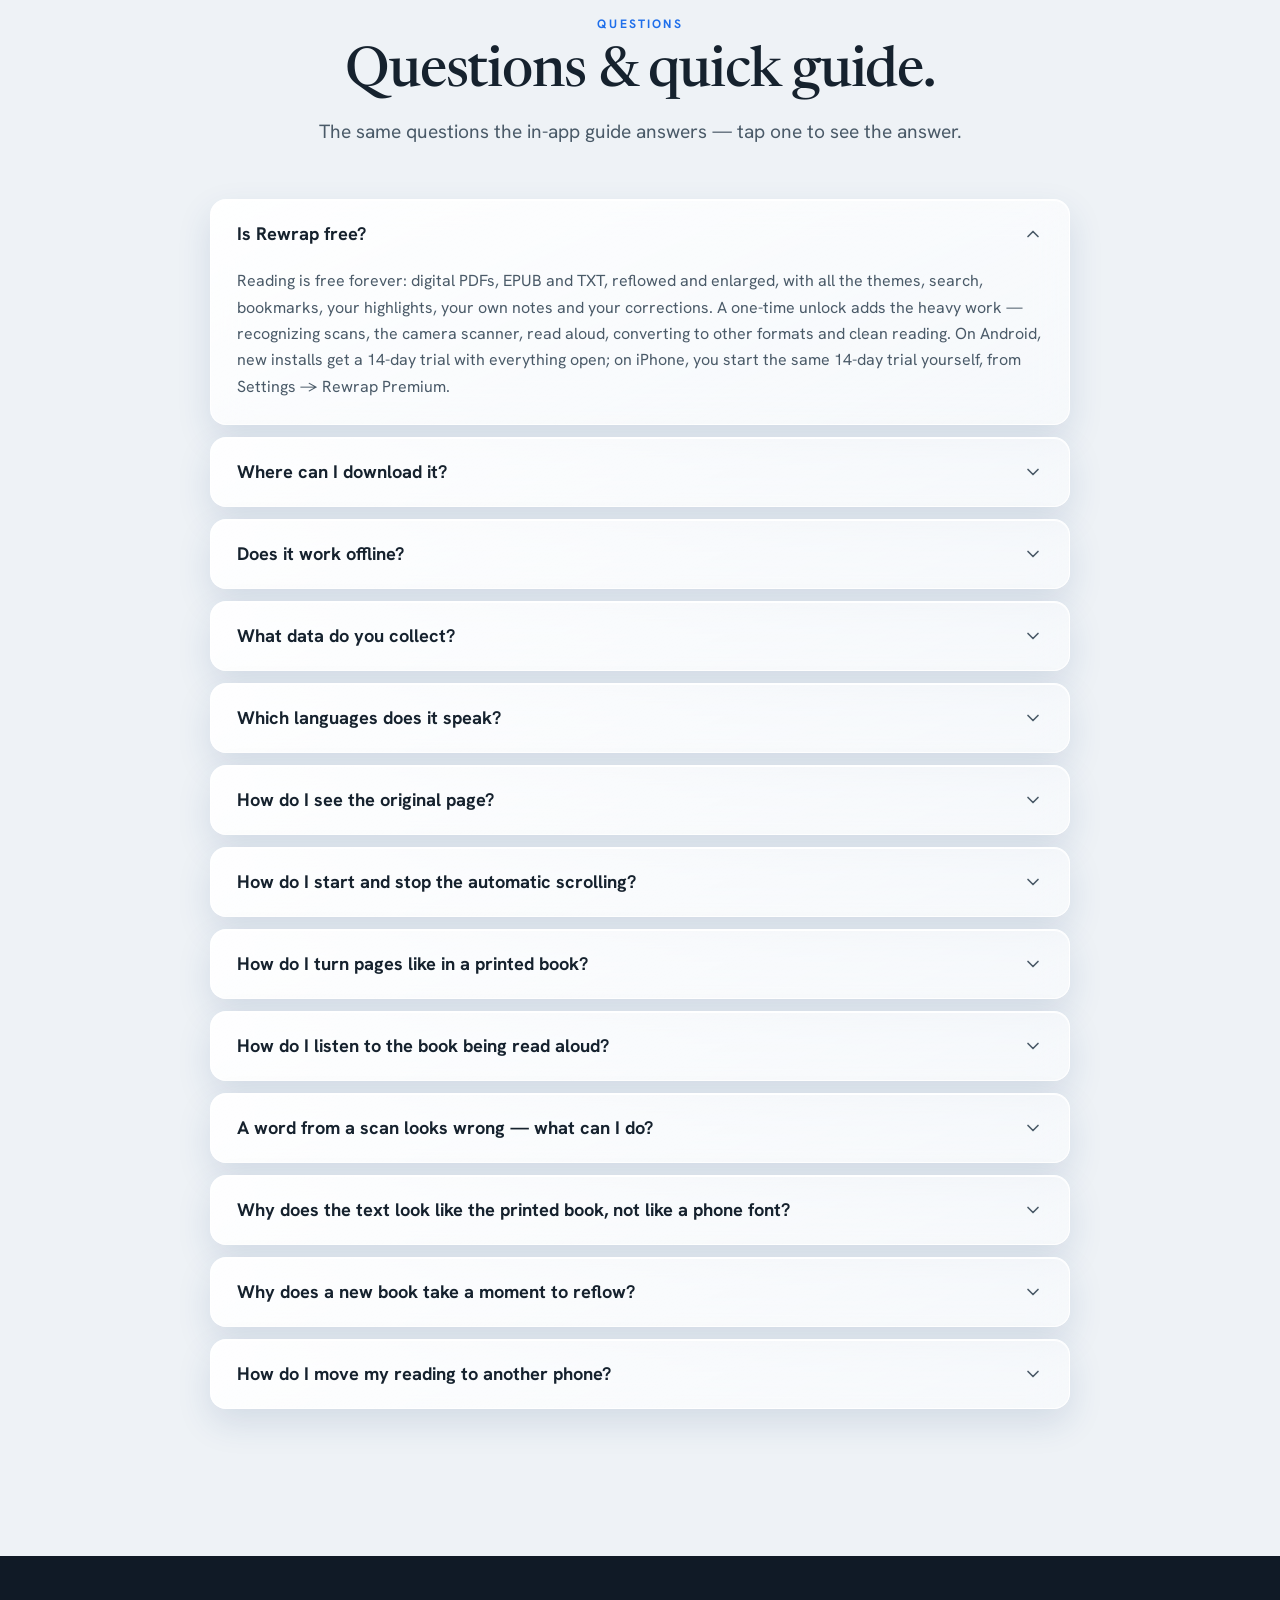
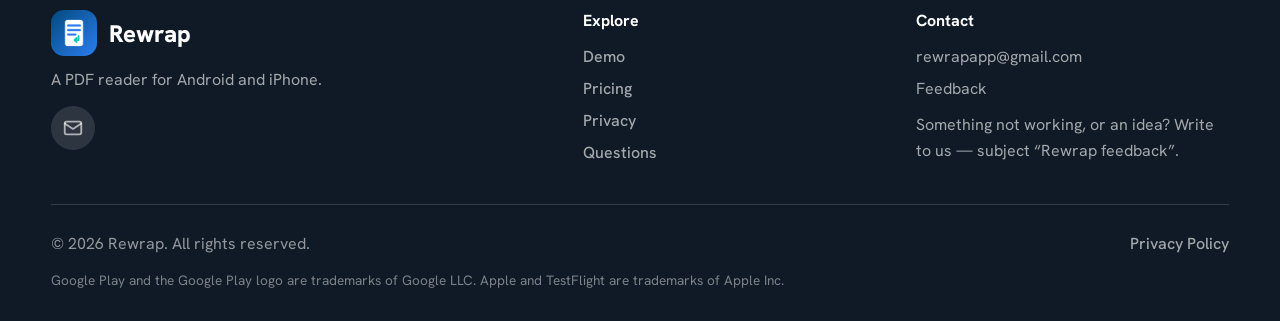
==== commit 8d1477c3: "Macheta interactiva dupa UI-ul din 49+: pilula de pagina si play in centru (fara sageata si linia de" ====
--- a/index.html
+++ b/index.html
@@ -100,7 +100,7 @@
 <iframe
   id="app-demo-iframe"
   class="app-demo"
-  src="demo/index.html?v=11&lang=en"
+  src="demo/index.html?v=12&lang=en"
   title="Rewrap interactive app demo"
   loading="lazy"
 ></iframe>
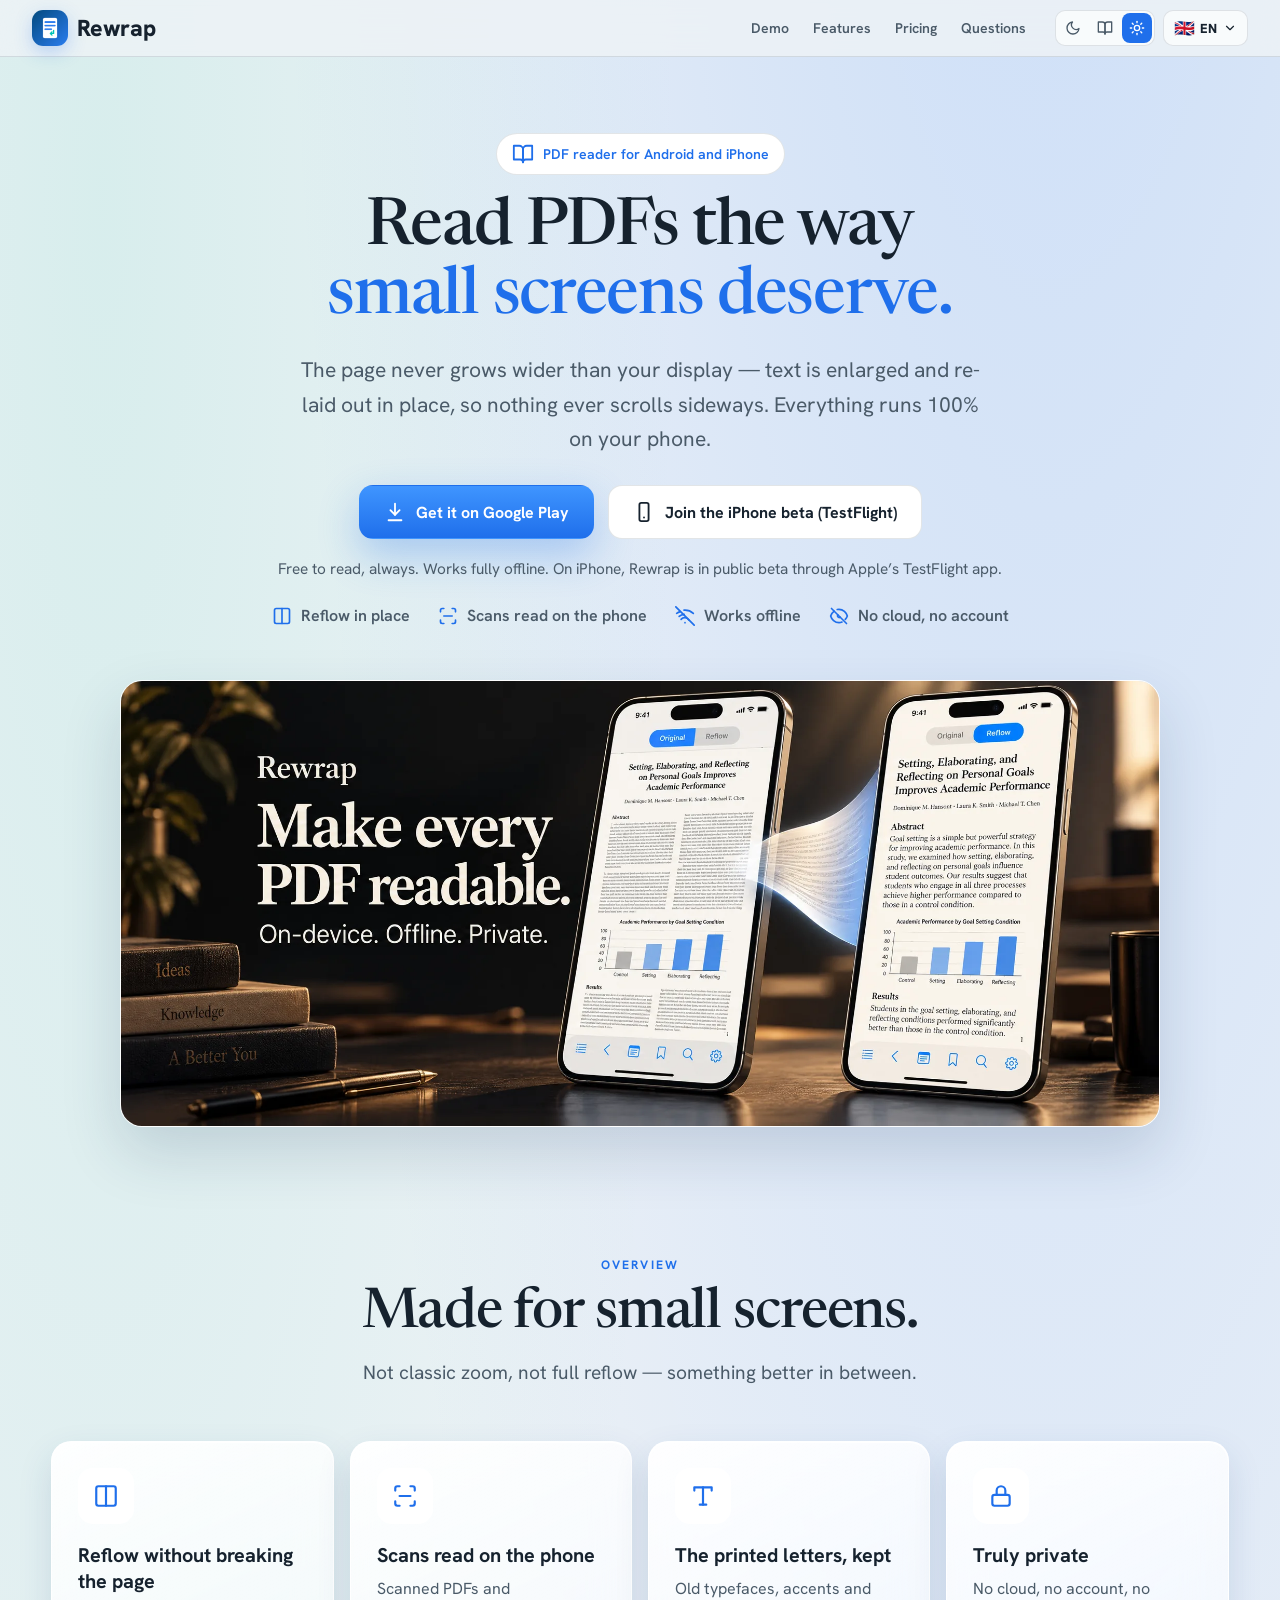
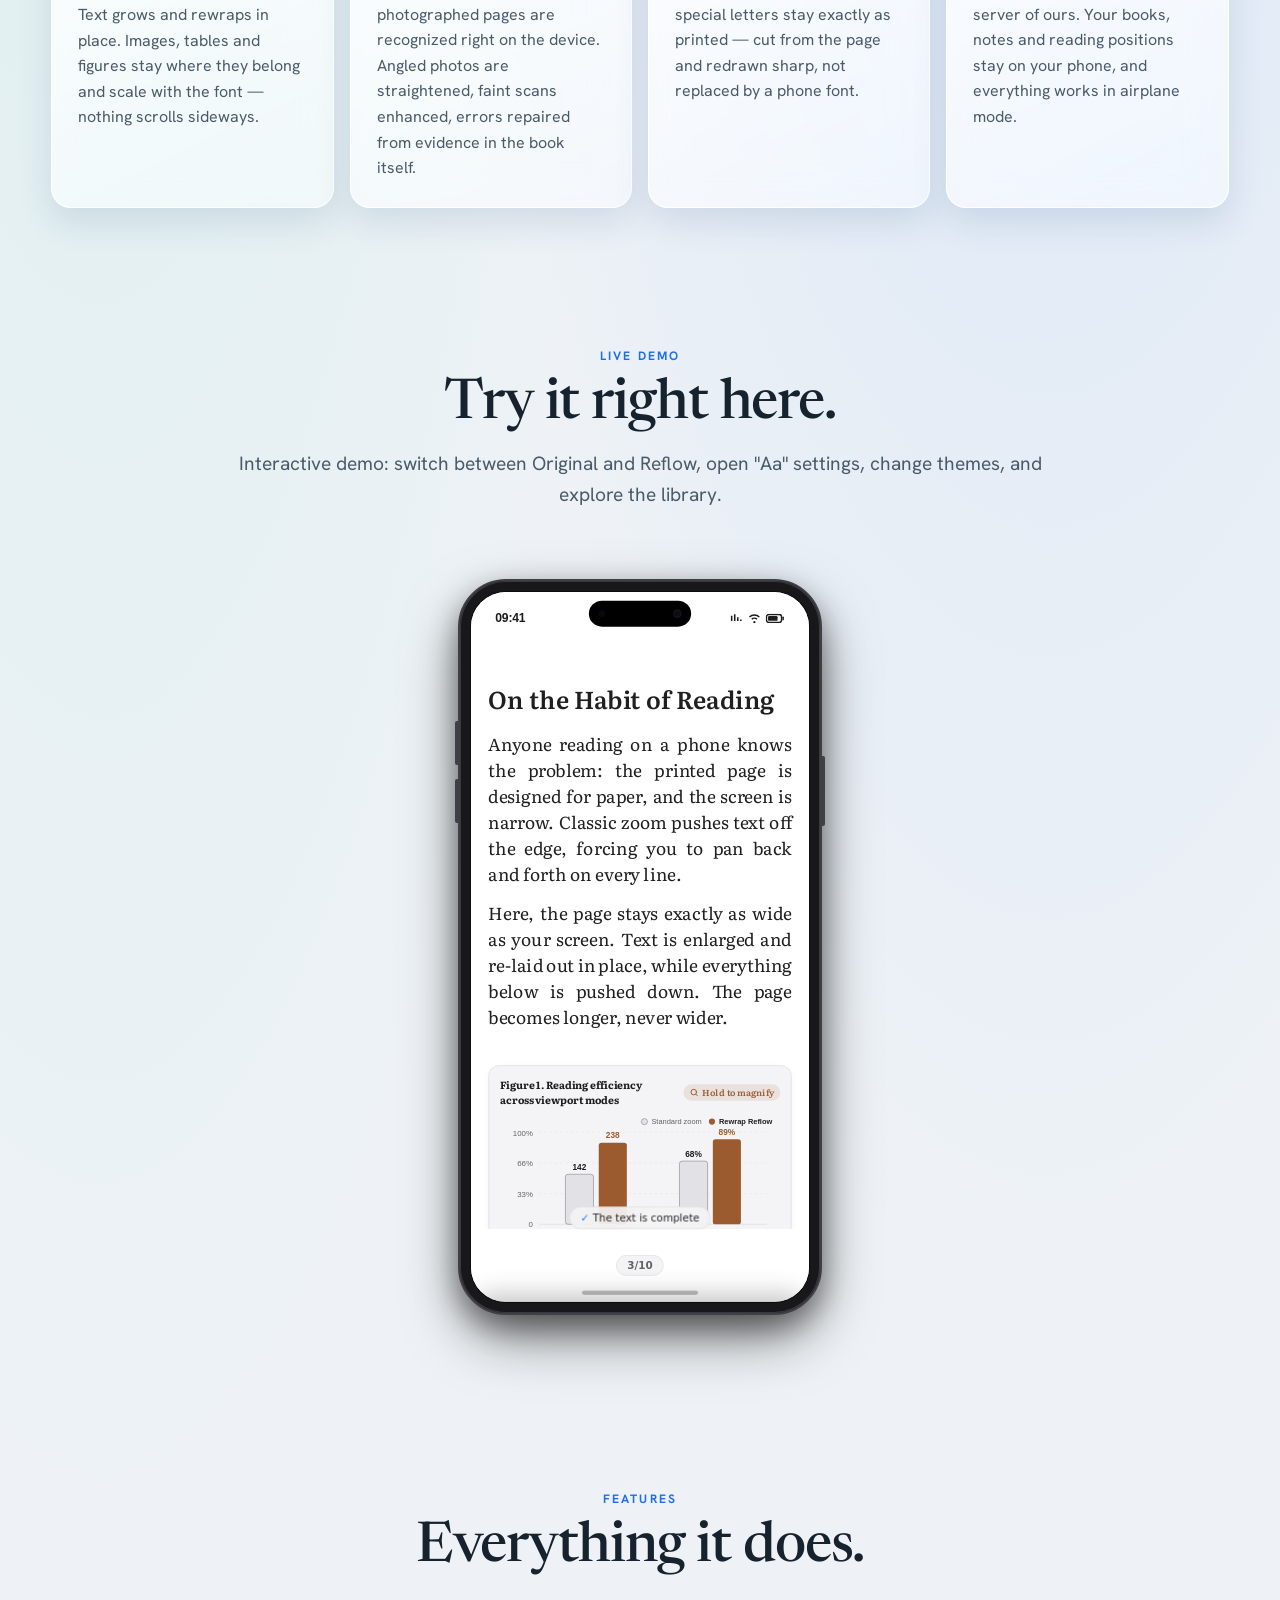
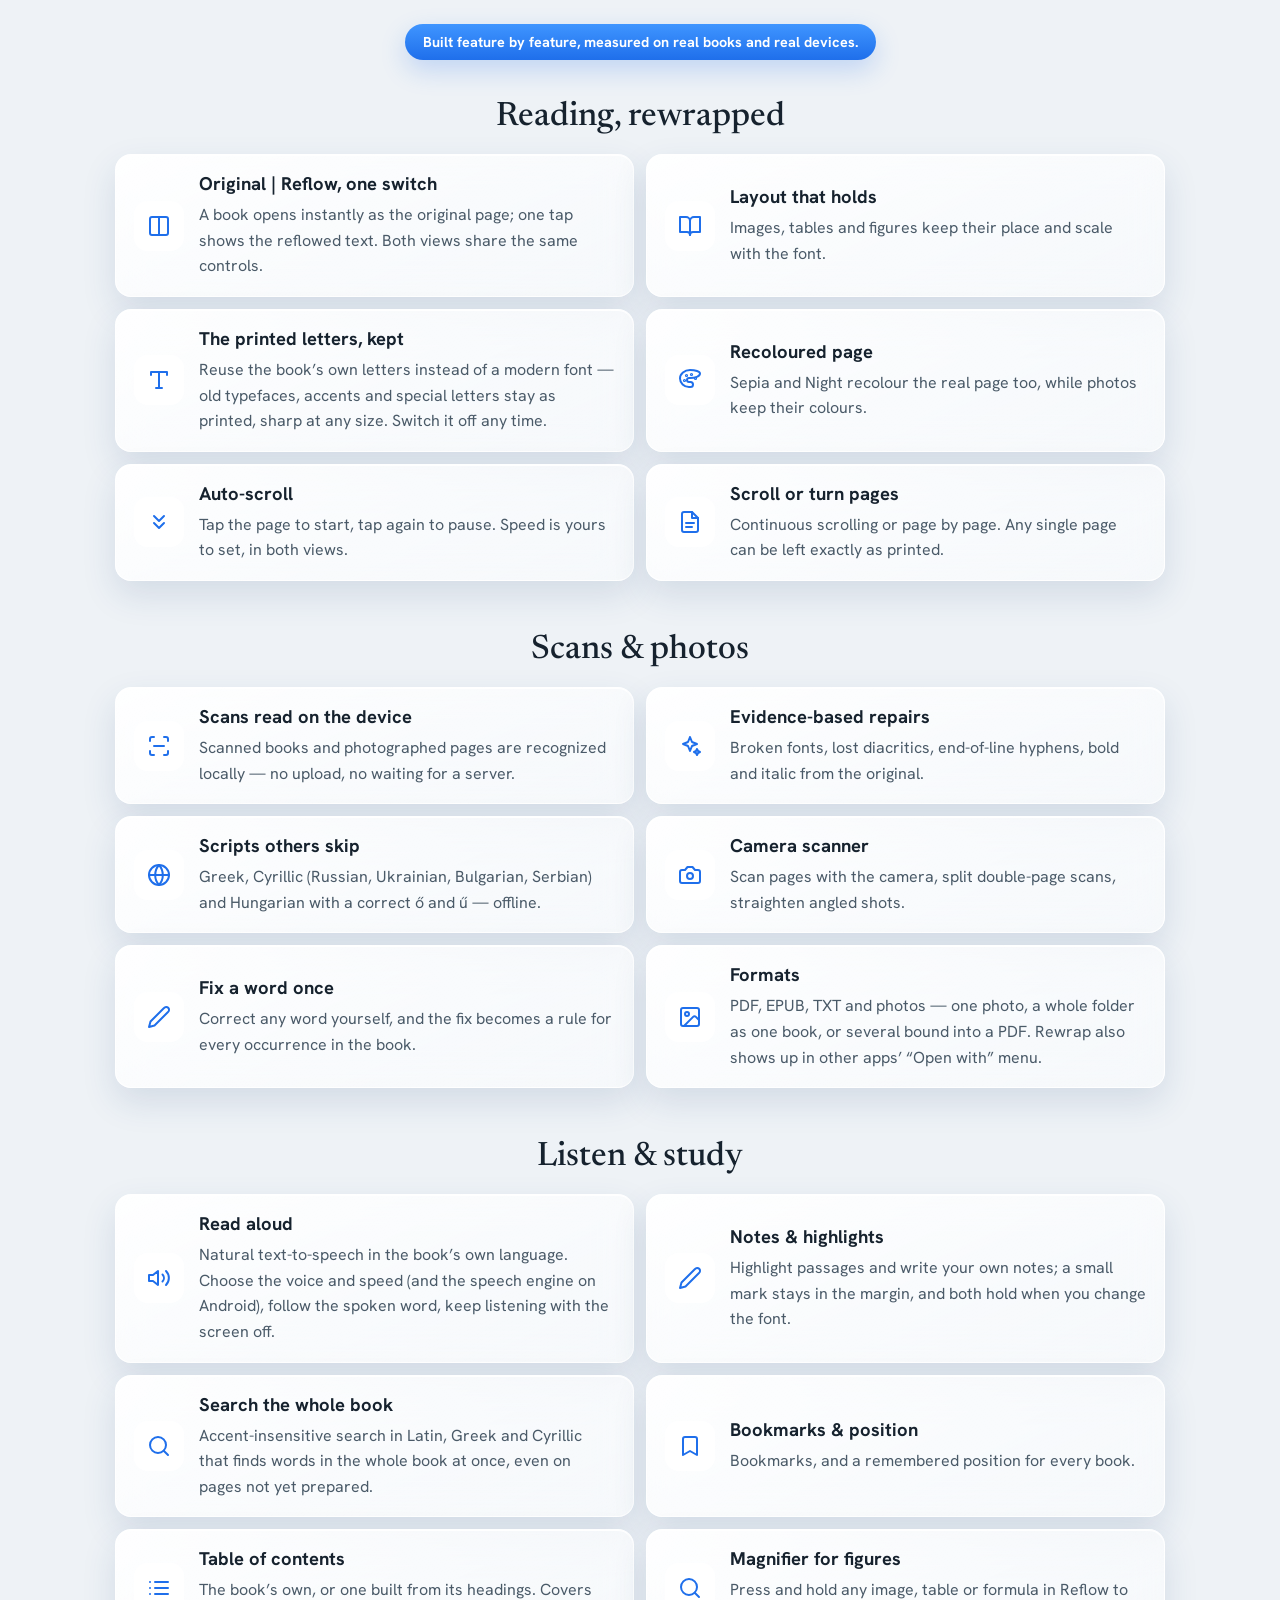
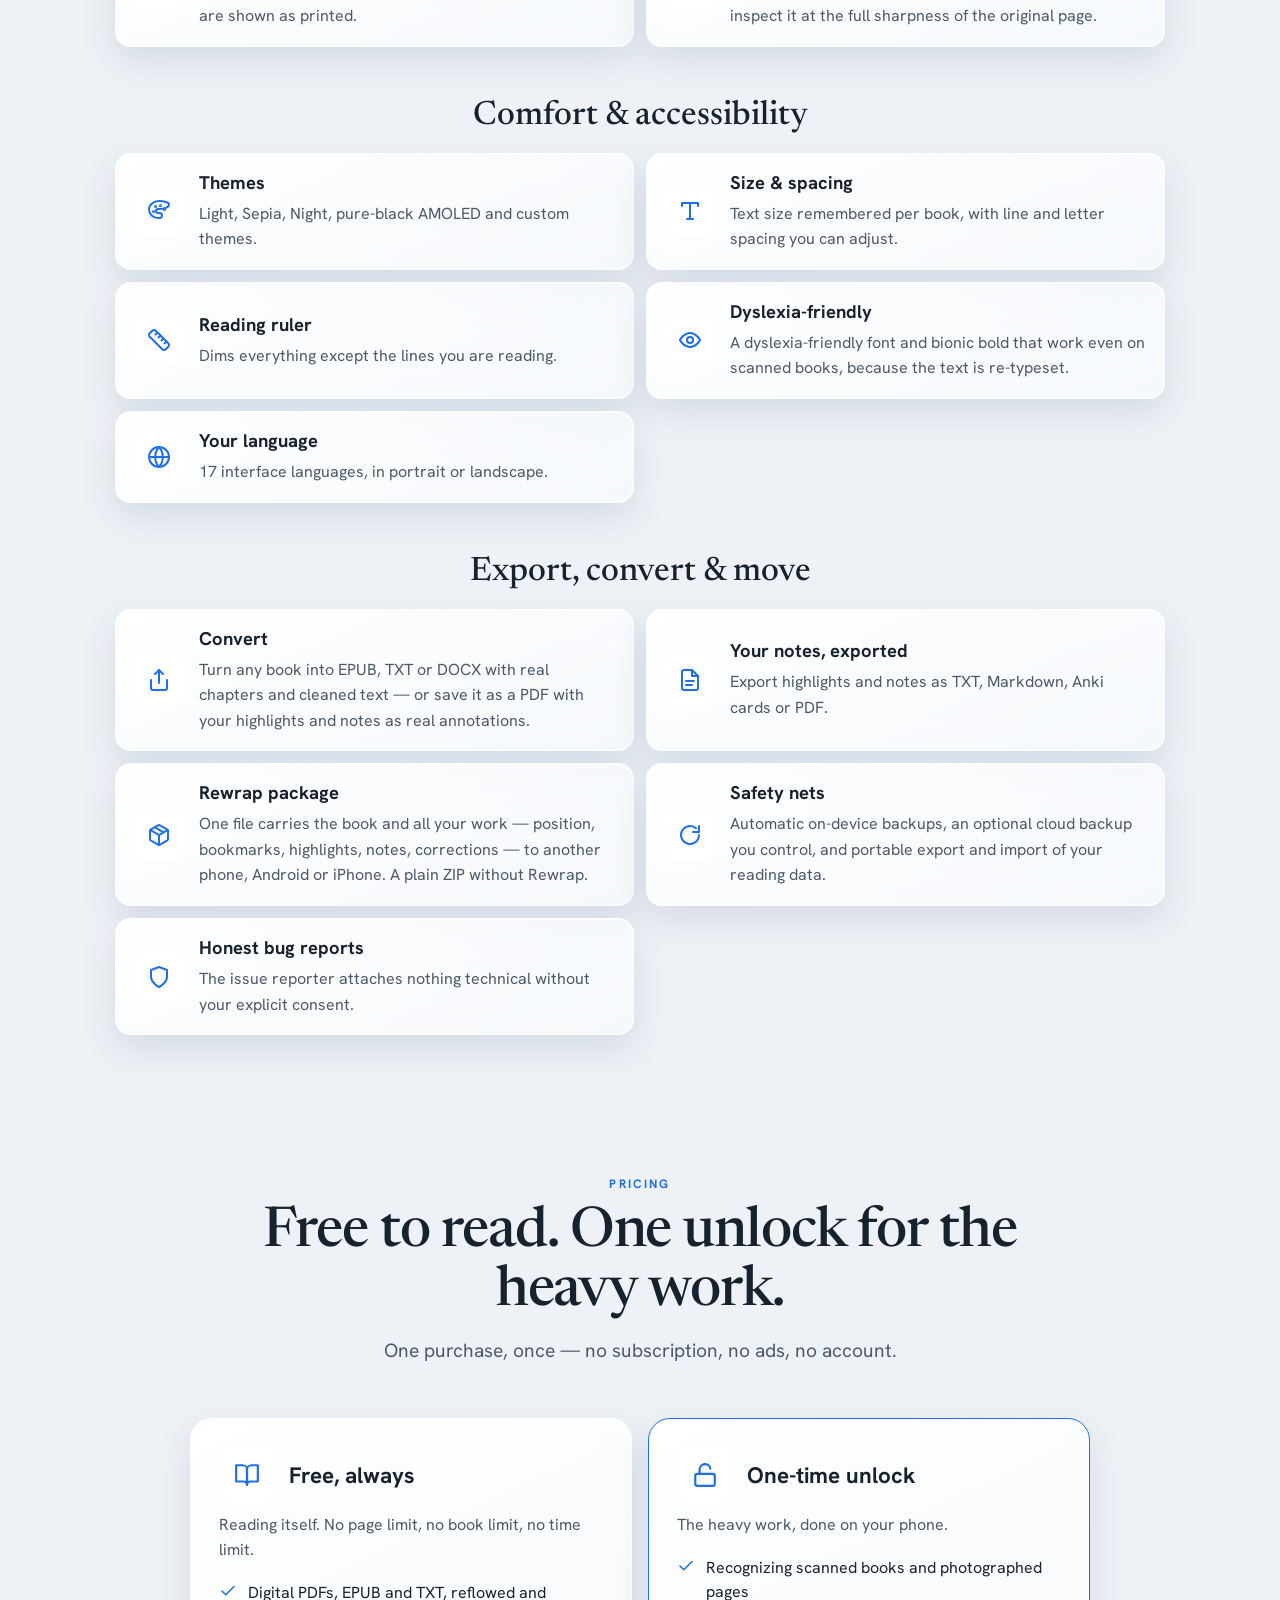
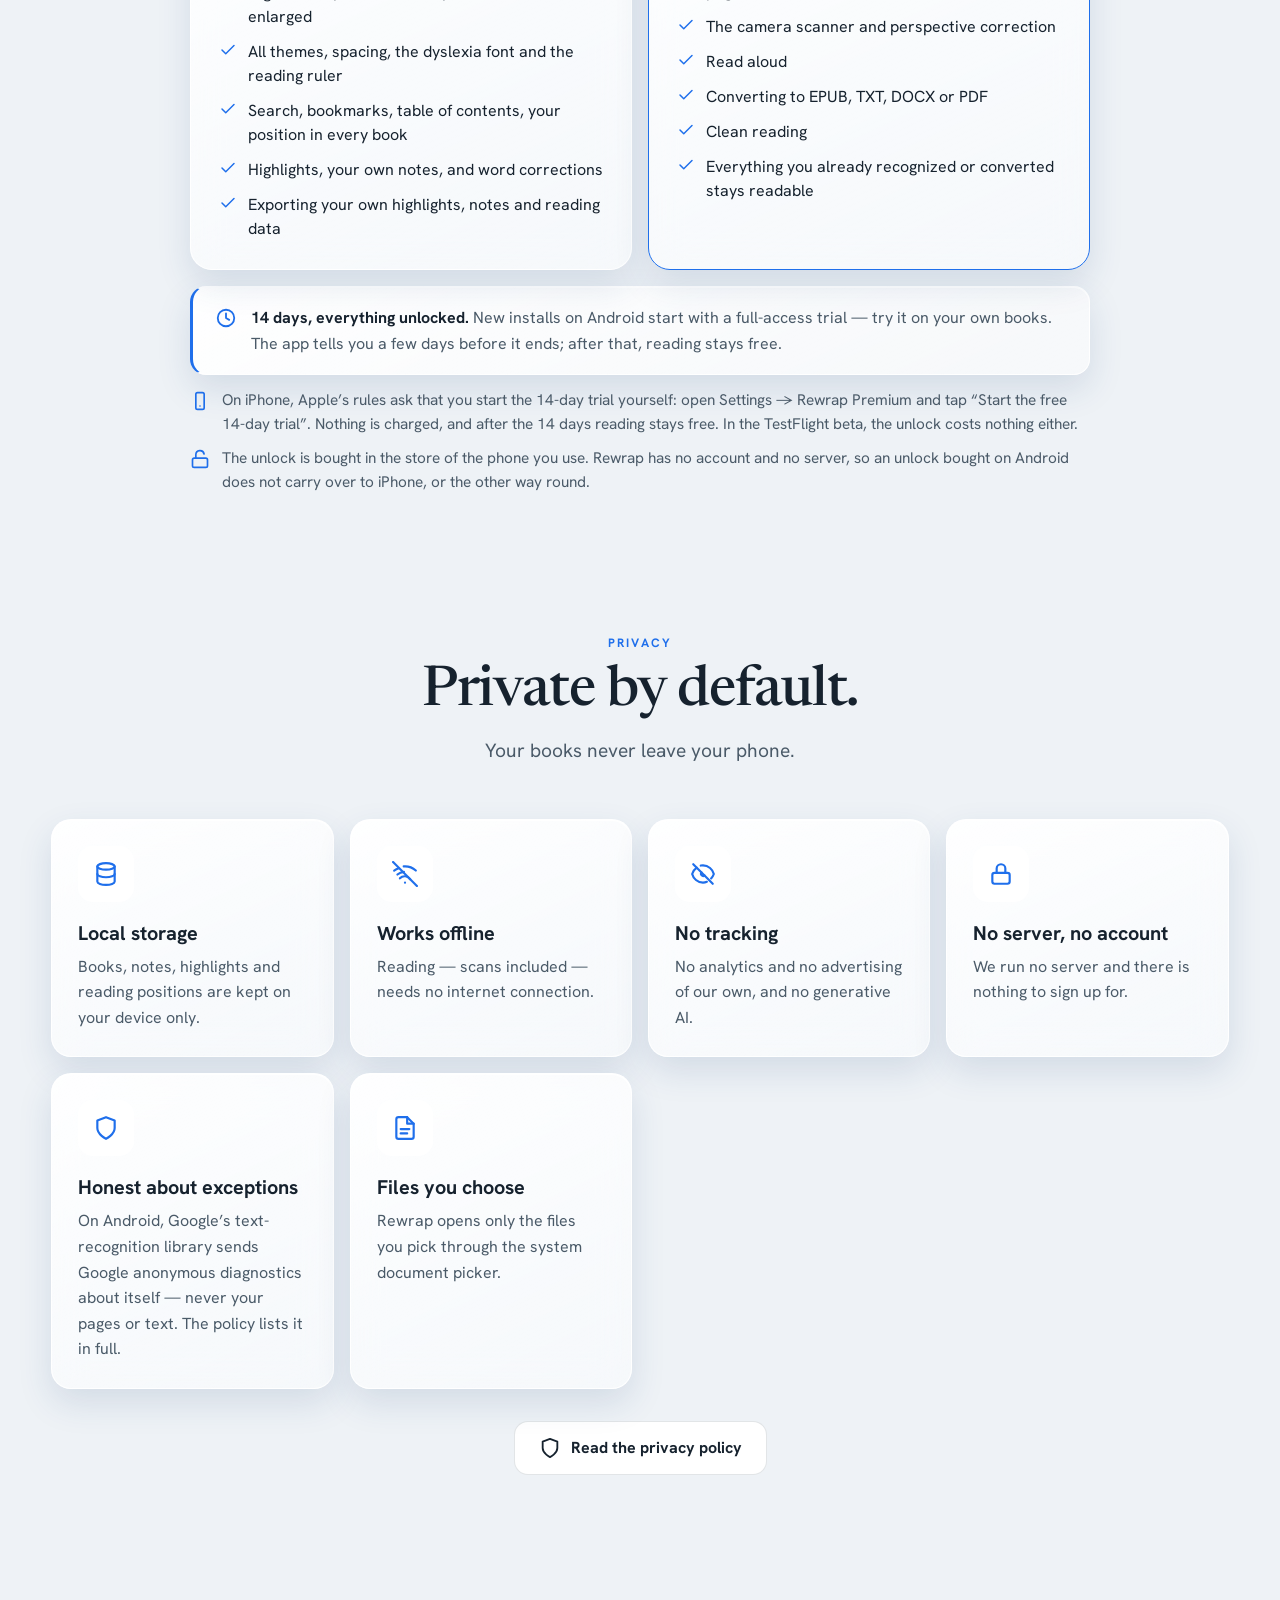
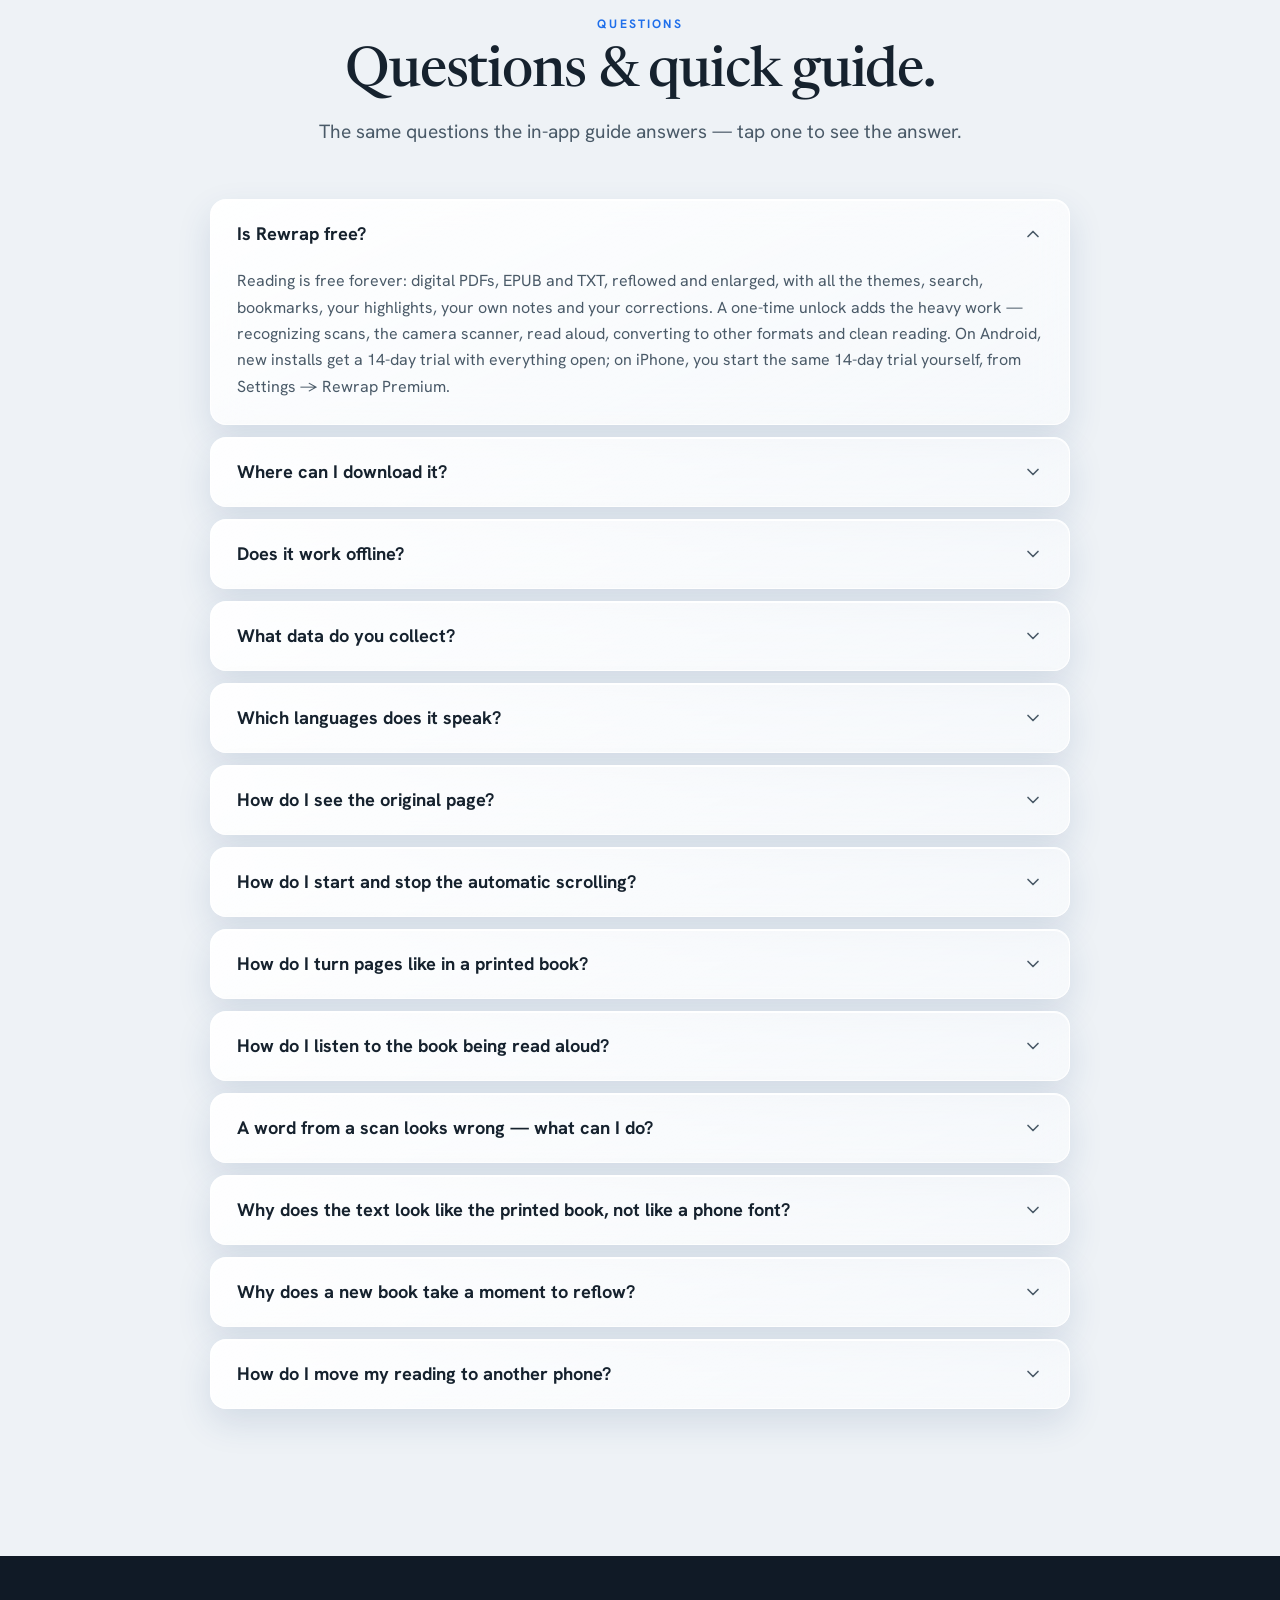
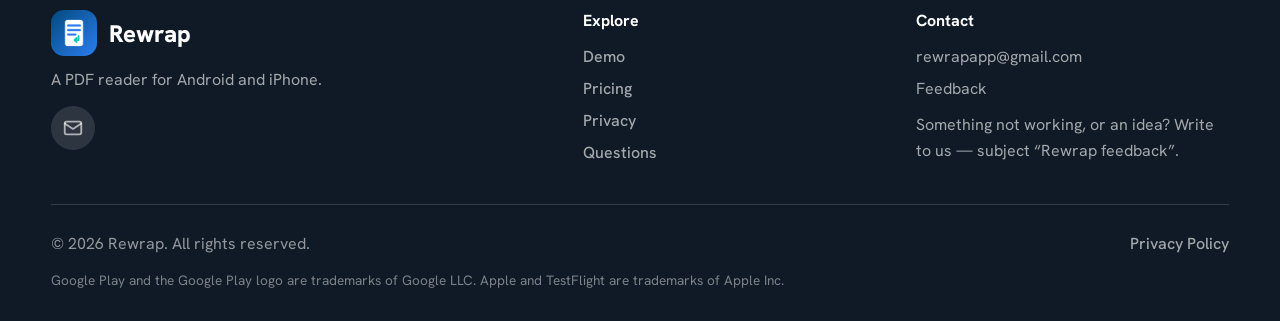
==== commit 854613fc: "Macheta: albastrul sistemului ca pe iPhone (comutator, Aa, unelte, stepper, tema, sortare); ghidul: " ====
--- a/index.html
+++ b/index.html
@@ -100,7 +100,7 @@
 <iframe
   id="app-demo-iframe"
   class="app-demo"
-  src="demo/index.html?v=12&lang=en"
+  src="demo/index.html?v=13&lang=en"
   title="Rewrap interactive app demo"
   loading="lazy"
 ></iframe>
@@ -204,6 +204,6 @@
 <p class="footer-marks" data-i18n="footer_marks"></p>
 </footer>
 <button class="back-to-top" id="back-to-top" aria-label="Back to top"><span data-icon="chevronUp"></span></button>
-<script type="module" src="/src/app.js?v=11"></script>
+<script type="module" src="/src/app.js?v=12"></script>
 </body>
 </html>
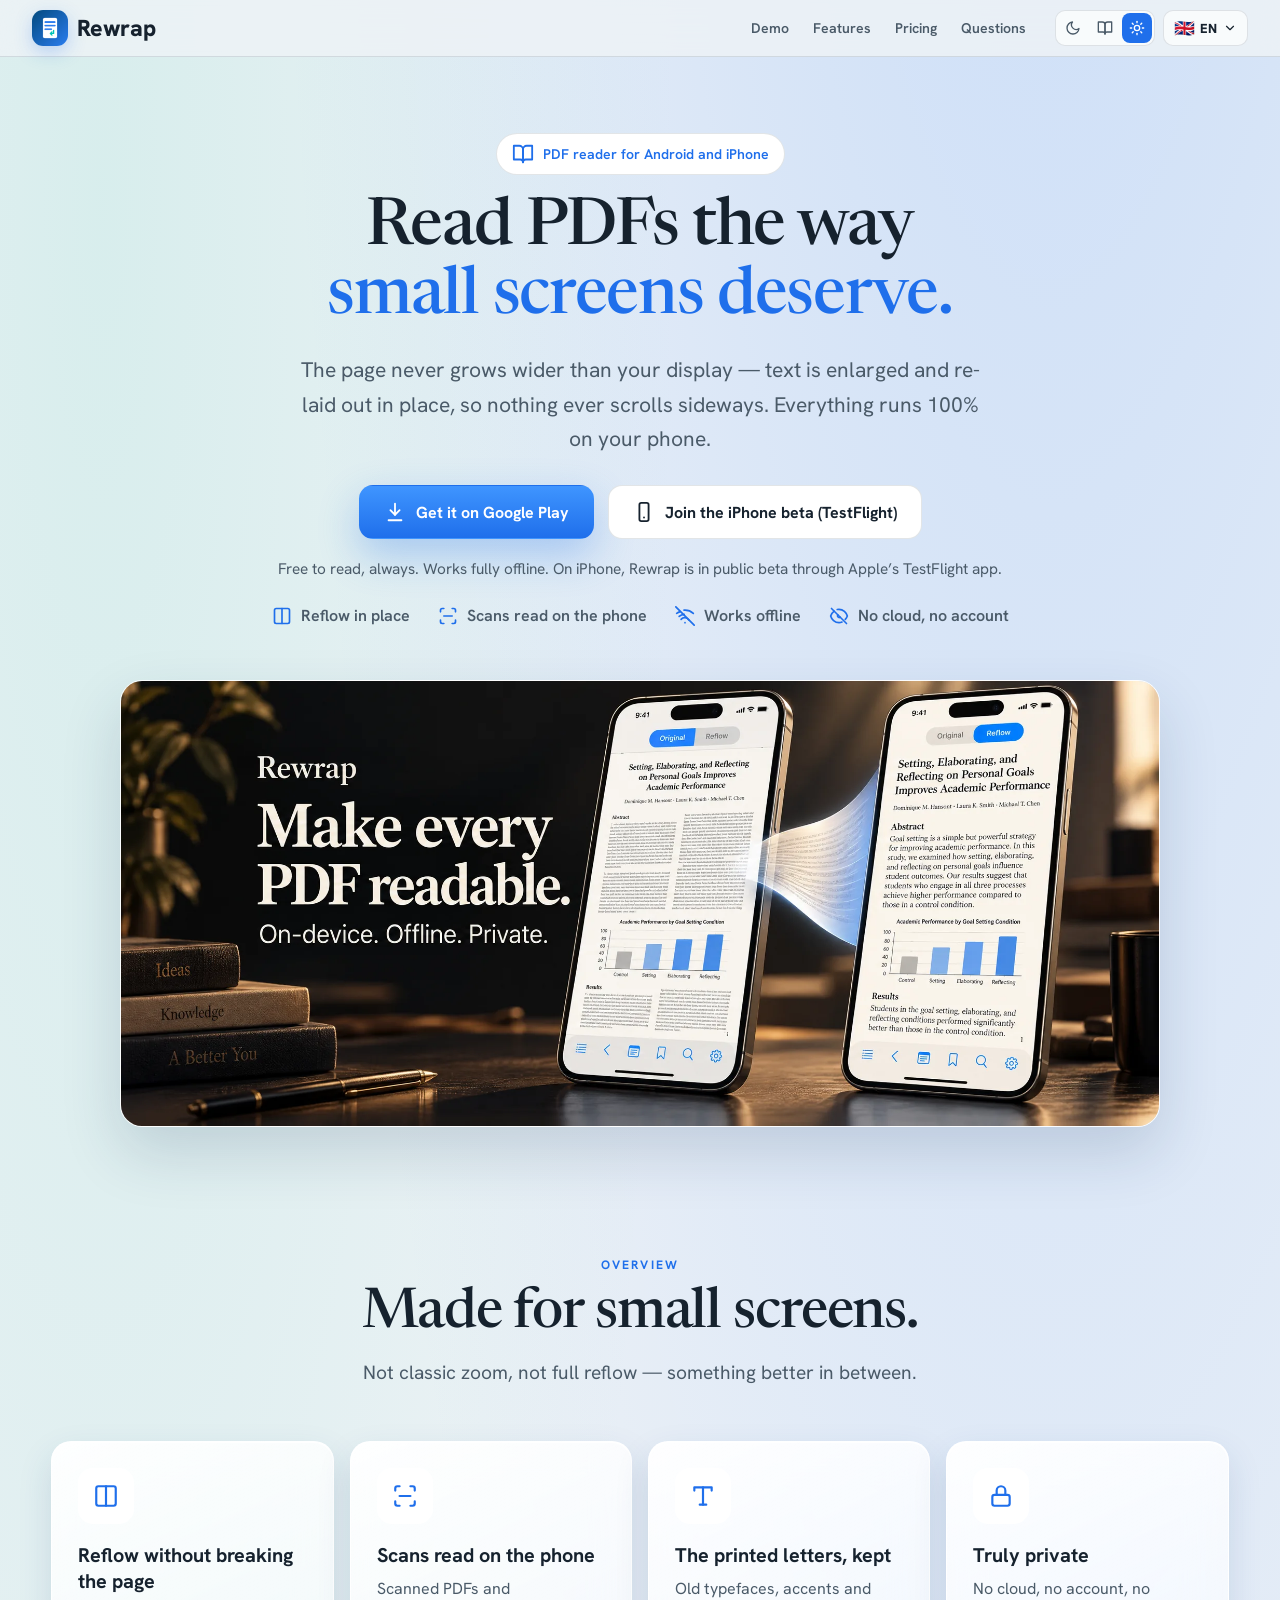
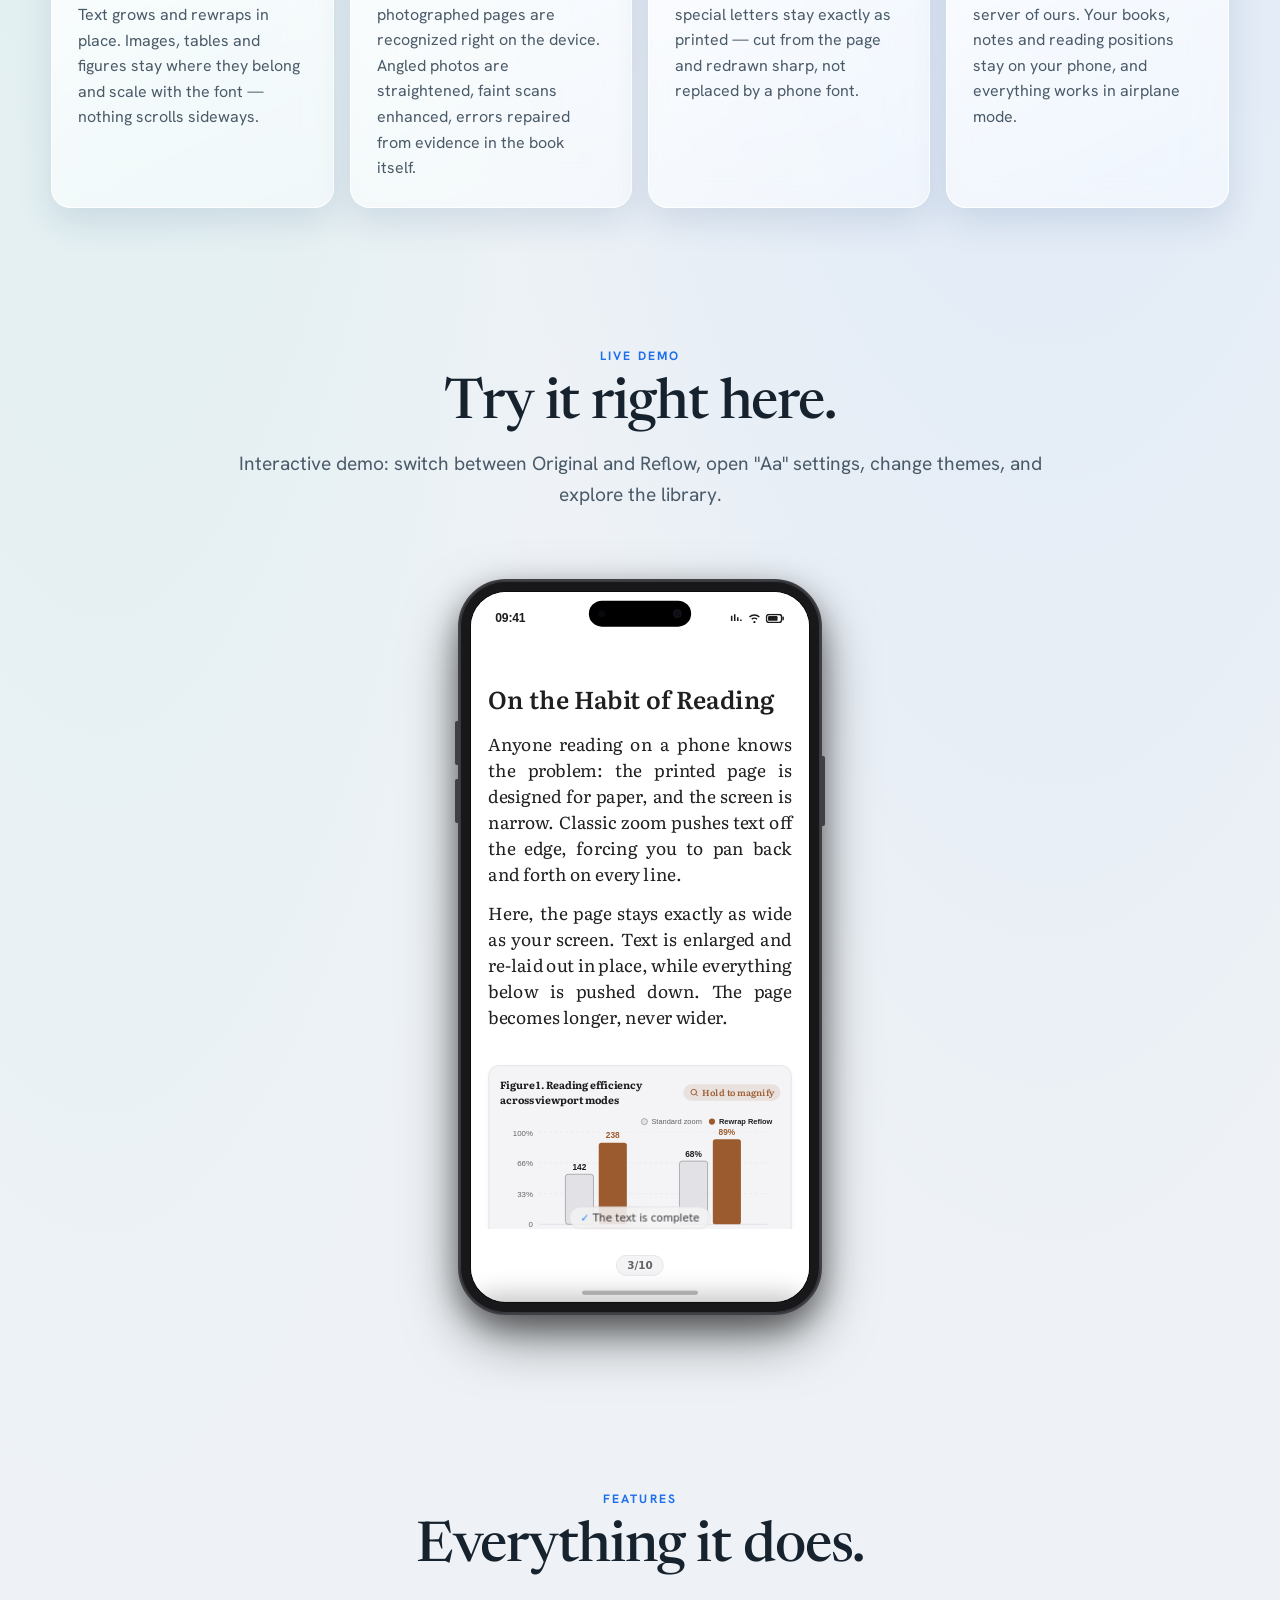
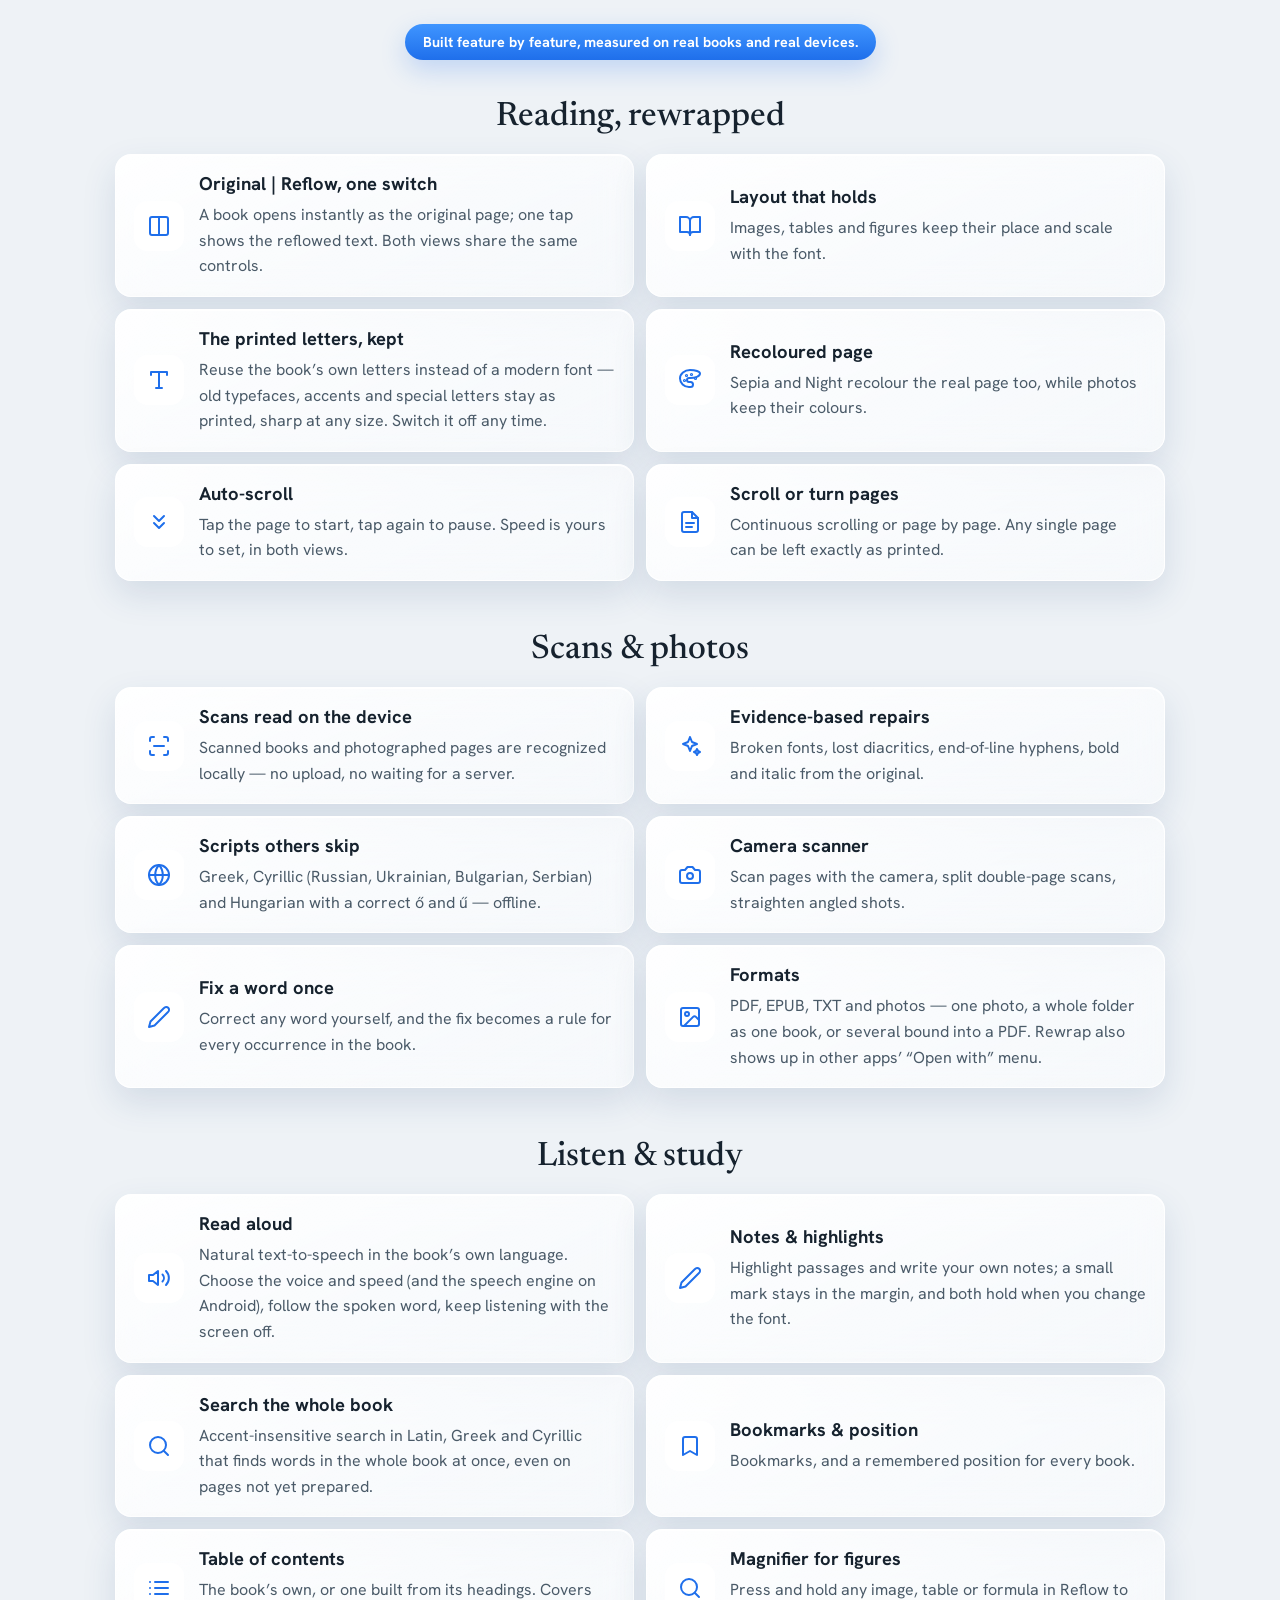
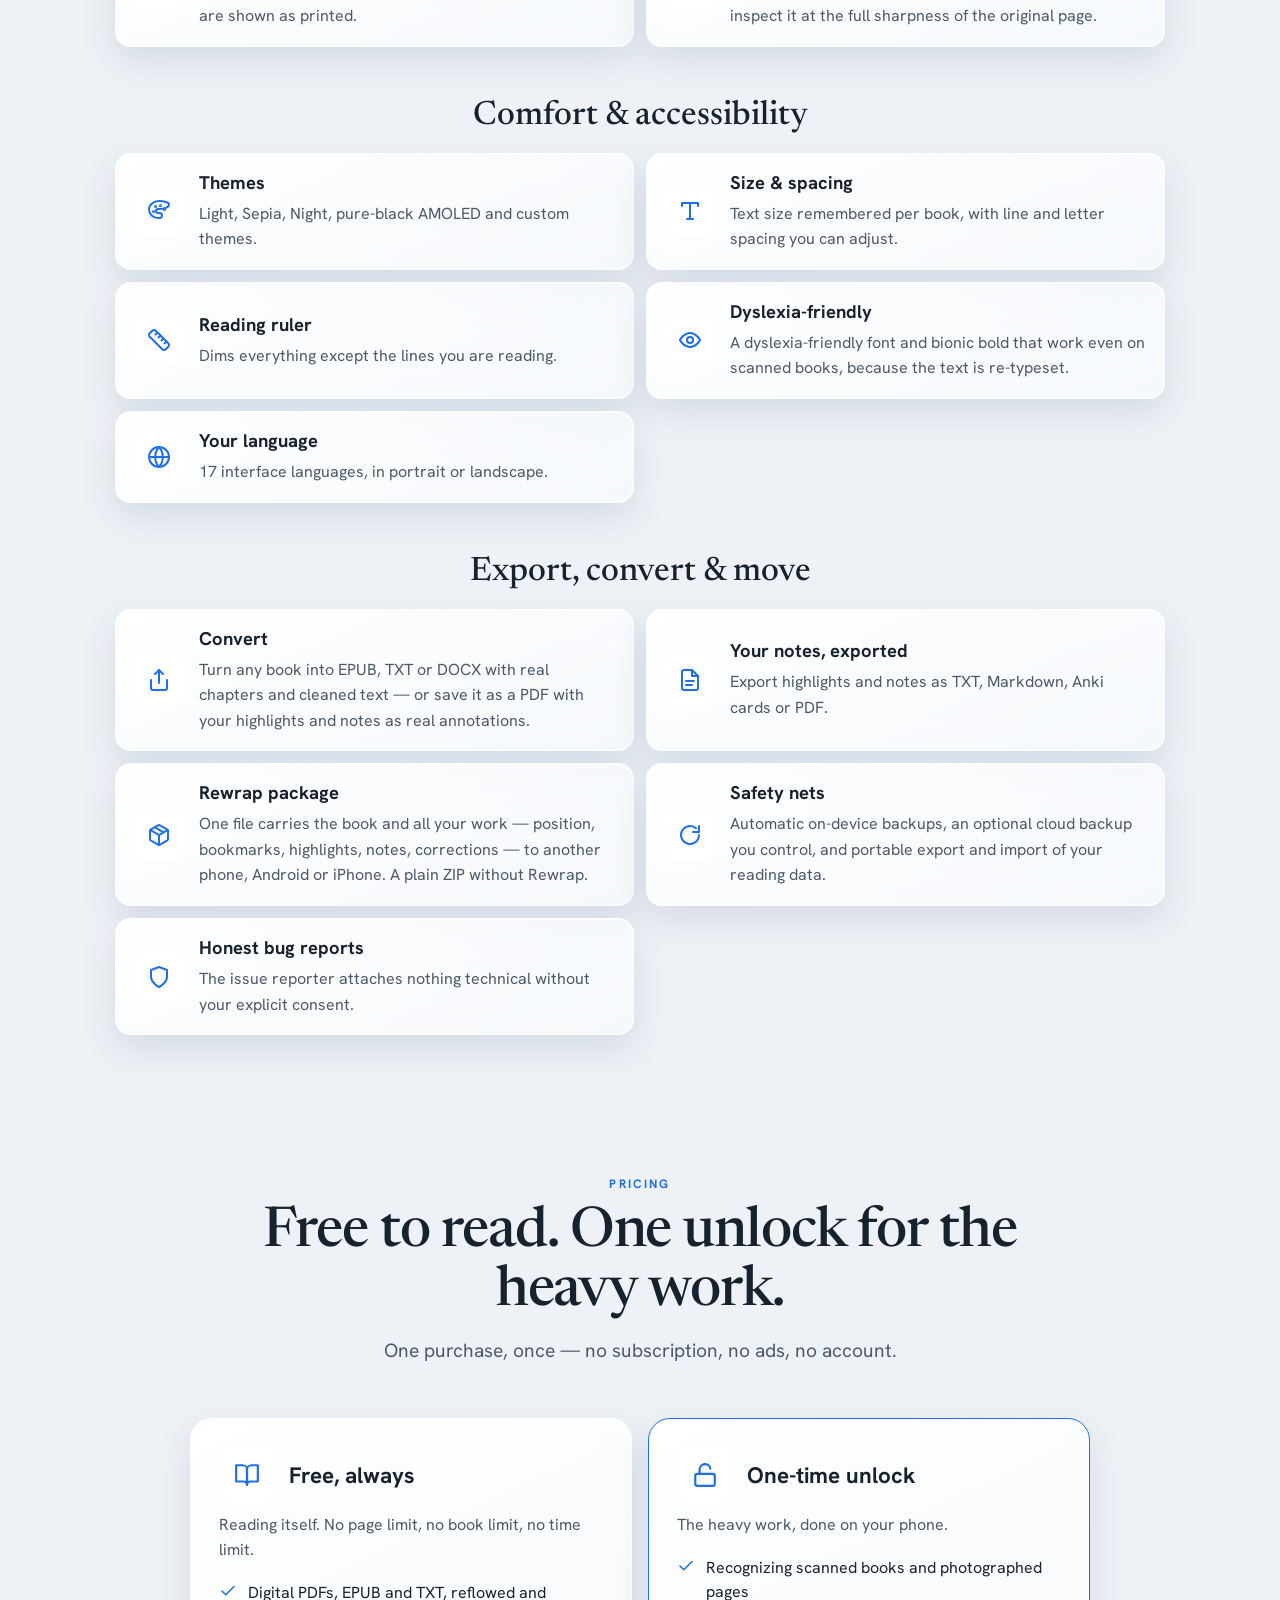
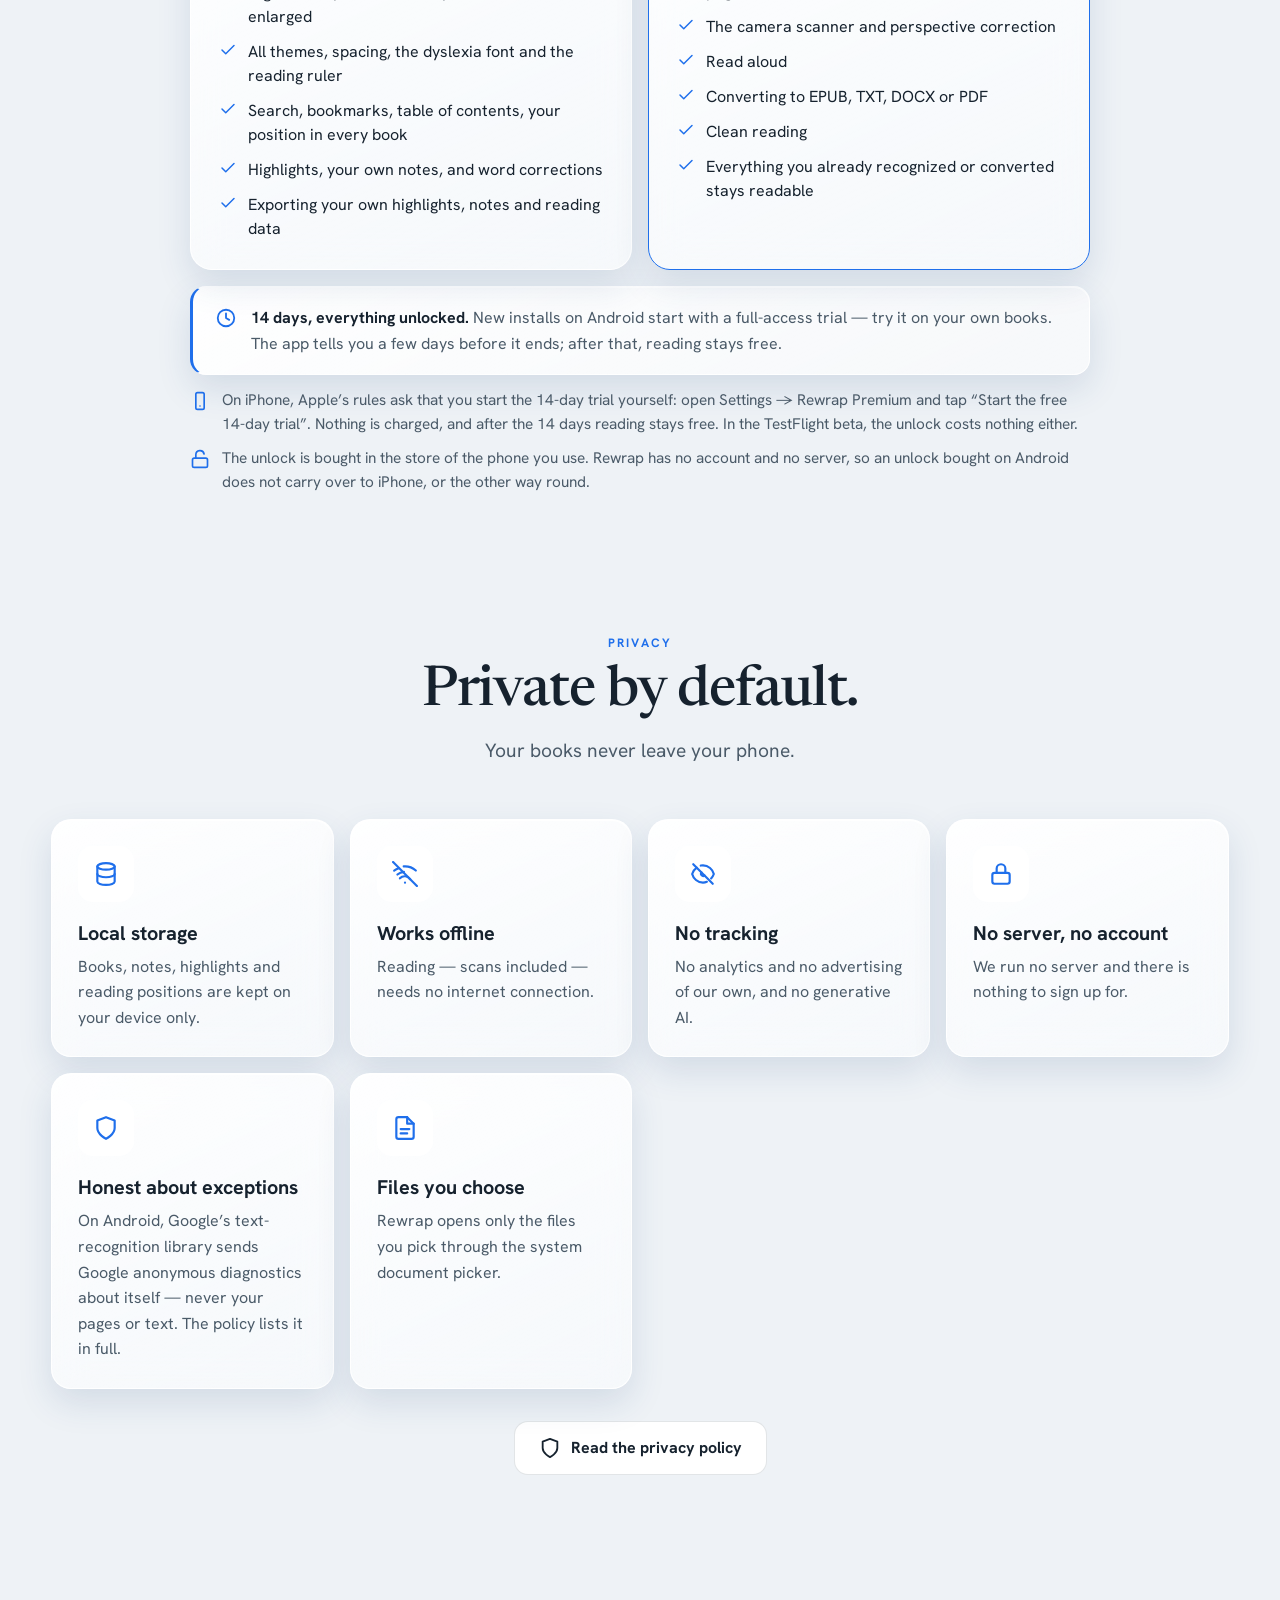
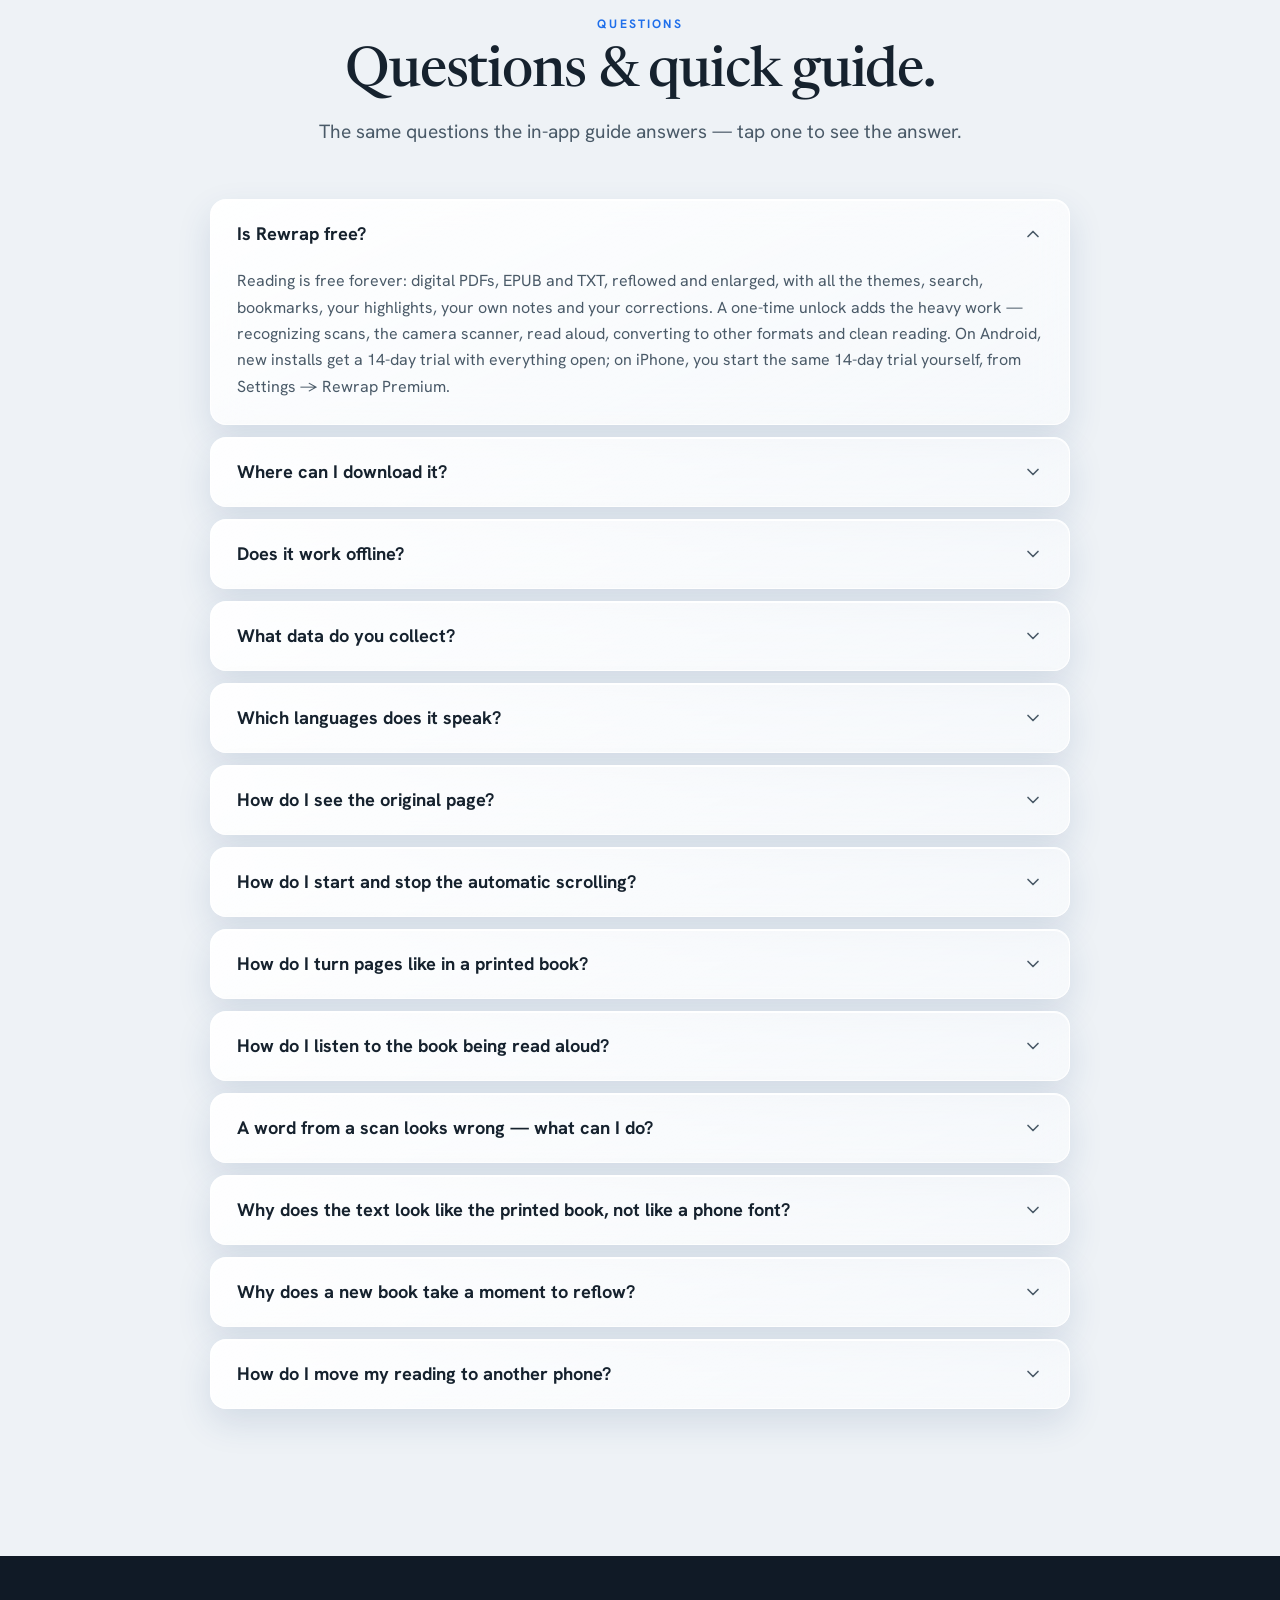
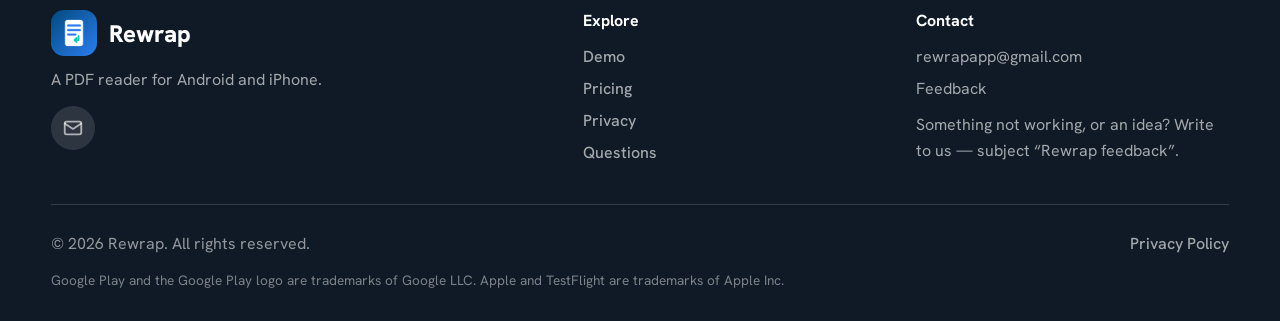
==== commit e007426c: "Macheta v=14 Co-Authored-By: Claude Opus 5.5 <noreply@anthropic.com>" ====
--- a/index.html
+++ b/index.html
@@ -100,7 +100,7 @@
 <iframe
   id="app-demo-iframe"
   class="app-demo"
-  src="demo/index.html?v=13&lang=en"
+  src="demo/index.html?v=14&lang=en"
   title="Rewrap interactive app demo"
   loading="lazy"
 ></iframe>
